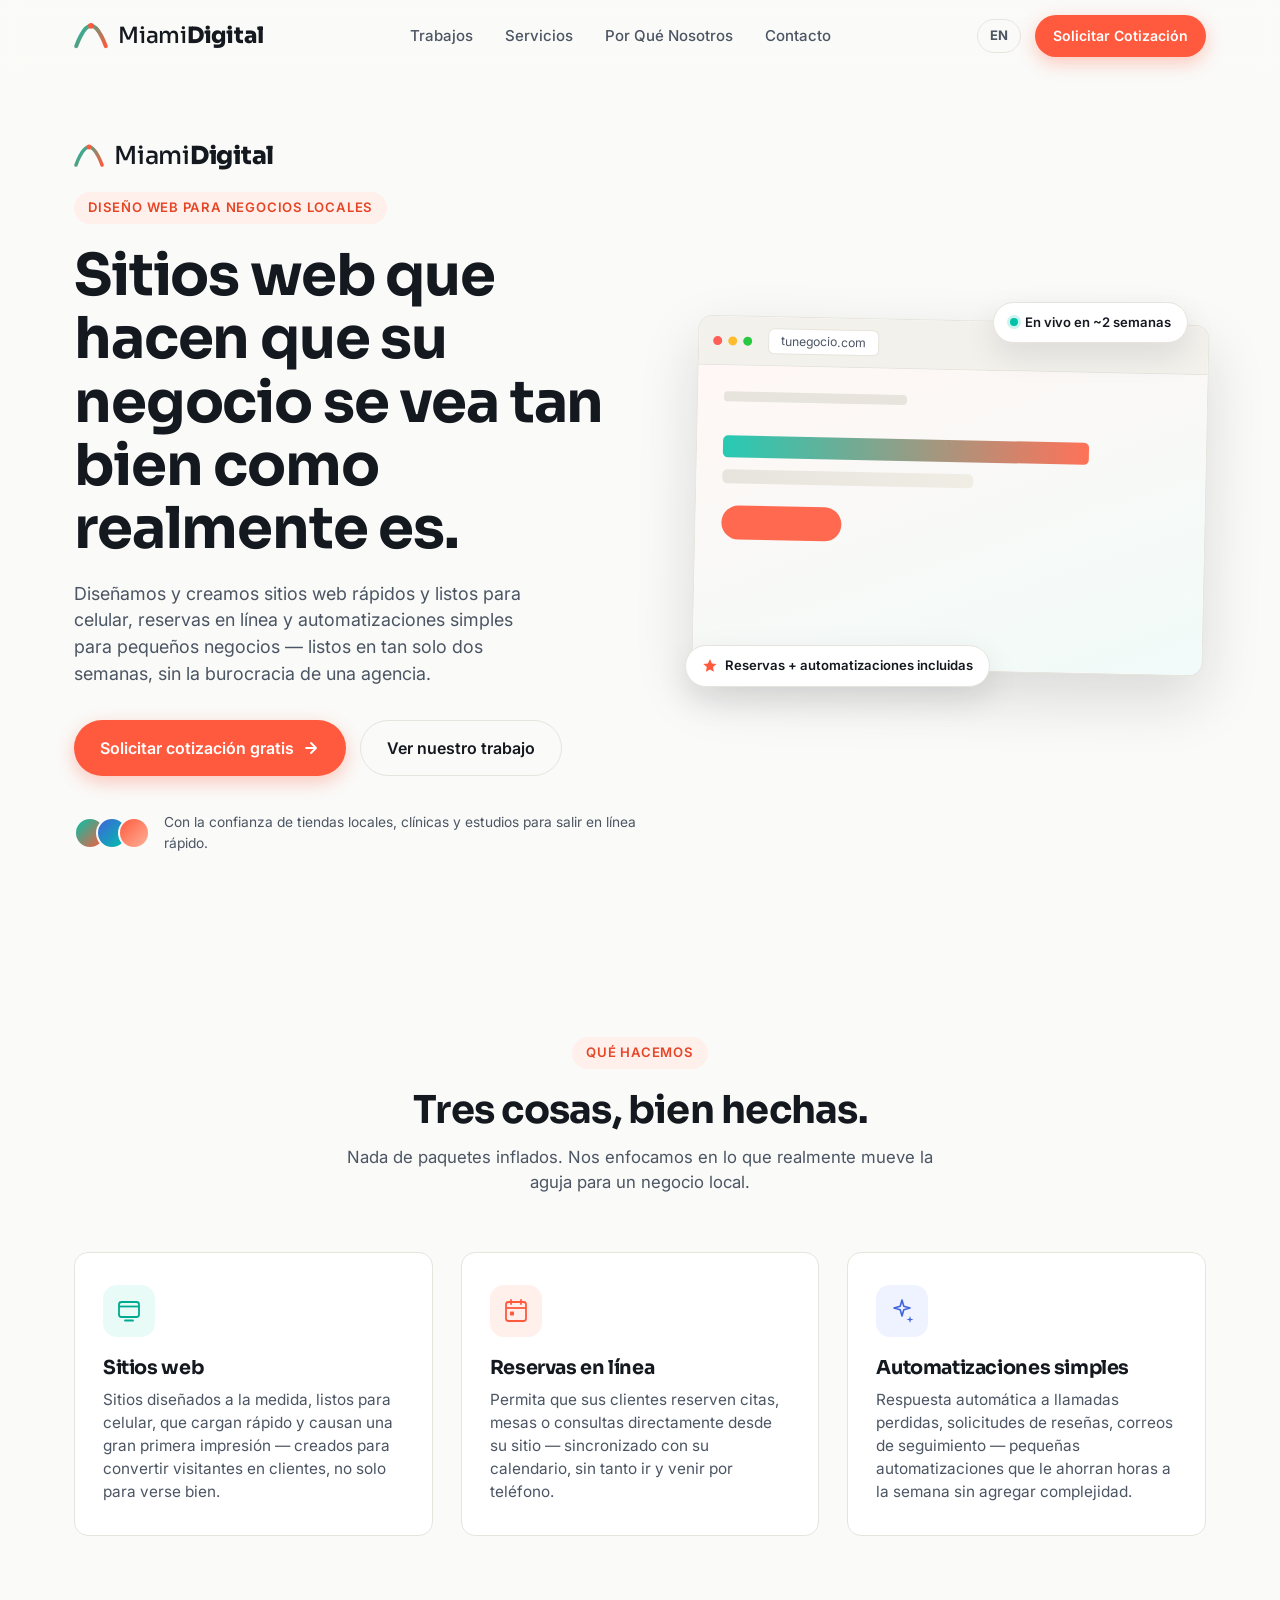
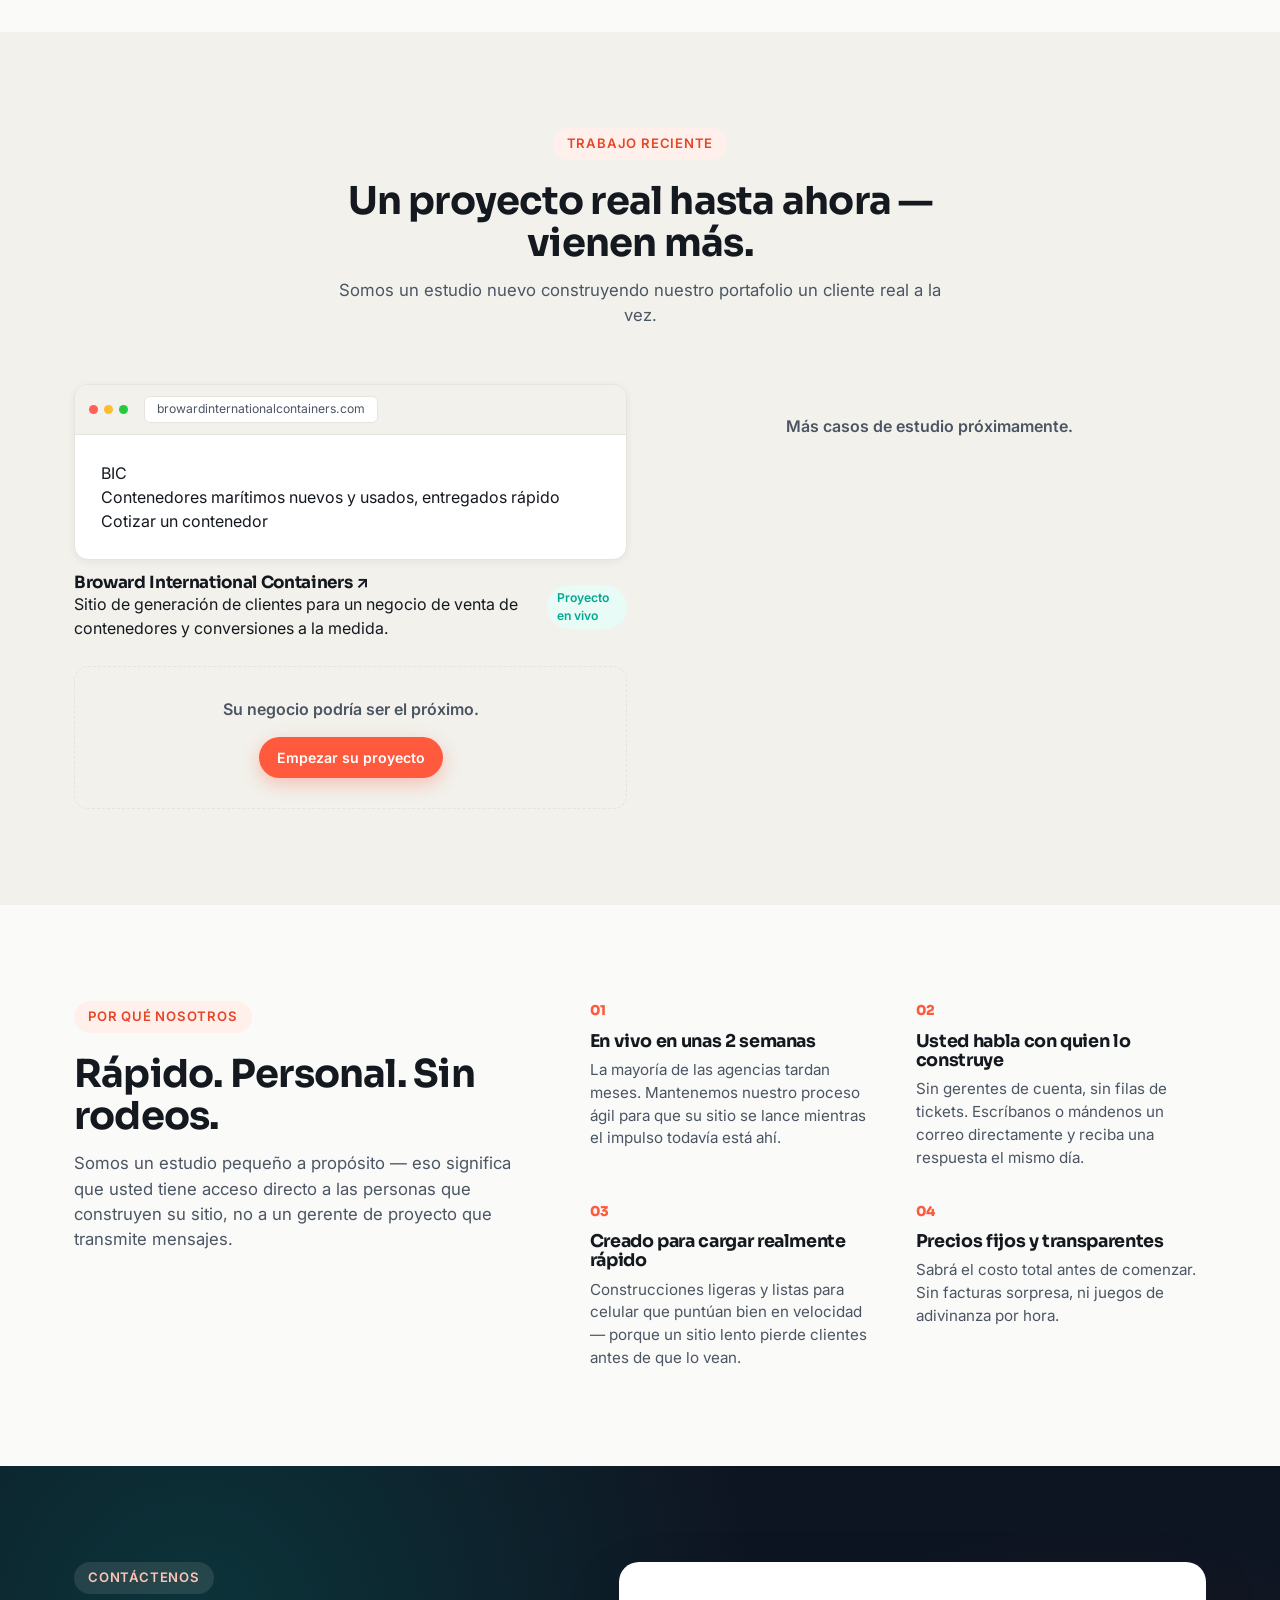
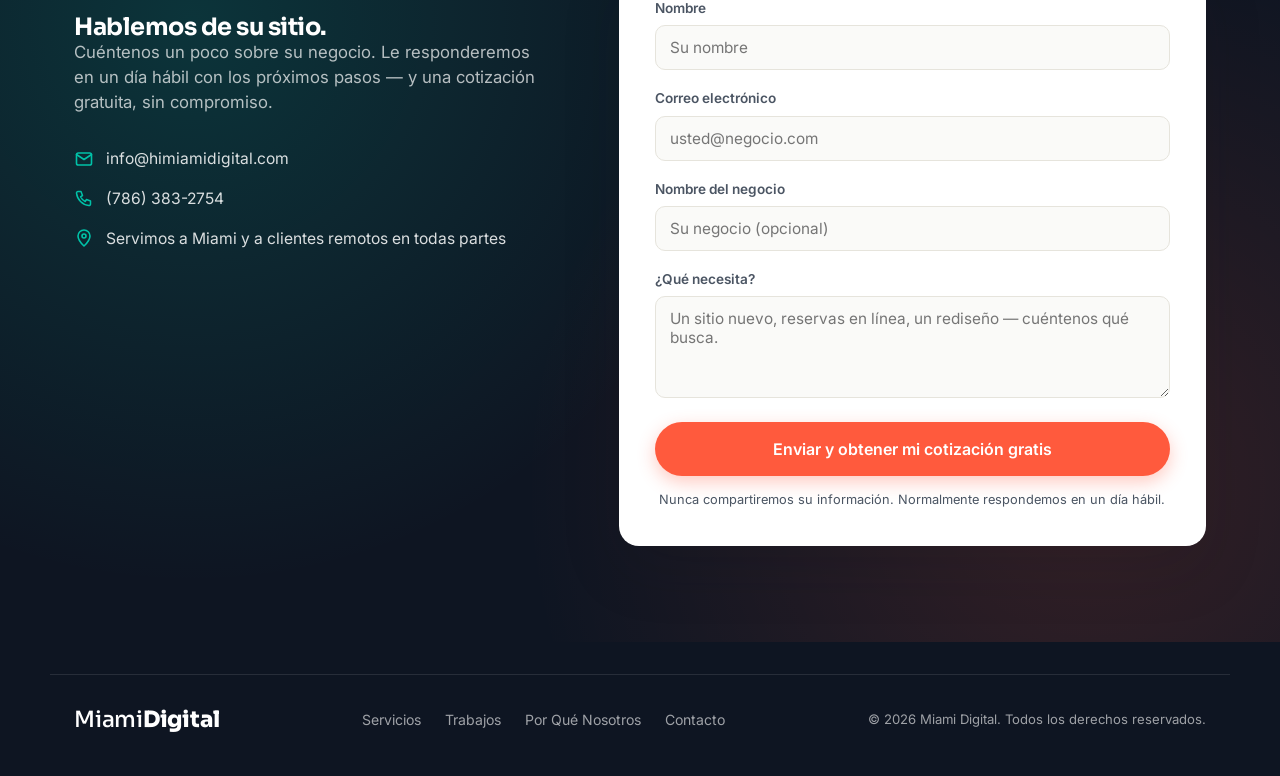
==== index.html @ c543f437 "Add files via upload" ====
<!DOCTYPE html>
<html lang="es">
<head>
<meta charset="UTF-8">
<meta name="viewport" content="width=device-width, initial-scale=1.0">
<title>Miami Digital — Sitios Web para Negocios Locales que Realmente Convierten</title>
<meta name="description" content="Miami Digital crea sitios web rápidos y profesionales, reservas en línea y automatizaciones simples para pequeños negocios locales. Solicite una cotización gratis en 24 horas.">
<link rel="icon" href="data:image/svg+xml,<svg xmlns=%22http://www.w3.org/2000/svg%22 viewBox=%220 0 100 100%22><text y=%22.9em%22 font-size=%2290%22>🌴</text></svg>">
<link rel="alternate" hreflang="en" href="https://himiamidigital.com/">
<link rel="alternate" hreflang="es" href="https://himiamidigital.com/es/">
<link rel="alternate" hreflang="x-default" href="https://himiamidigital.com/">
<link rel="preconnect" href="https://fonts.googleapis.com">
<link rel="preconnect" href="https://fonts.gstatic.com" crossorigin>
<link href="https://fonts.googleapis.com/css2?family=Sora:wght@400;600;700;800&family=Inter:wght@400;500;600;700&display=swap" rel="stylesheet">
<link rel="stylesheet" href="../css/styles.css">
</head>
<body>

<a class="skip-link" href="#main">Saltar al contenido</a>

<header class="site-header" id="site-header">
  <div class="wrap header-inner">
    <a href="#top" class="logo" aria-label="Inicio de Miami Digital">
      <span class="logo-mark" aria-hidden="true">
        <svg width="30" height="30" viewBox="0 0 30 30" fill="none" xmlns="http://www.w3.org/2000/svg">
          <path d="M2 24 C2 24 8 6 15 6 C22 6 28 24 28 24" stroke="url(#g1)" stroke-width="3.5" stroke-linecap="round"/>
          <circle cx="15" cy="6" r="2.5" fill="#FF5A3D"/>
          <defs>
            <linearGradient id="g1" x1="2" y1="6" x2="28" y2="24" gradientUnits="userSpaceOnUse">
              <stop stop-color="#00C2A8"/>
              <stop offset="1" stop-color="#FF5A3D"/>
            </linearGradient>
          </defs>
        </svg>
      </span>
      <span class="logo-text">Miami<strong>Digital</strong></span>
    </a>

    <nav class="main-nav" id="main-nav" aria-label="Principal">
      <a href="#work">Trabajos</a>
      <a href="#services">Servicios</a>
      <a href="#why">Por Qué Nosotros</a>
      <a href="#contact">Contacto</a>
    </nav>

    <div class="header-actions">
      <a href="../index.html" class="lang-switch" lang="en" hreflang="en">EN</a>
      <a href="#contact" class="btn btn-primary btn-small">Solicitar Cotización</a>
      <button class="nav-toggle" id="nav-toggle" aria-expanded="false" aria-controls="main-nav" aria-label="Abrir menú">
        <span></span><span></span><span></span>
      </button>
    </div>
  </div>
</header>

<main id="main">

  <!-- HERO -->
  <section class="hero" id="top">
    <div class="wrap hero-inner">
      <div class="hero-copy reveal">
        <div class="hero-brand">
          <svg width="30" height="30" viewBox="0 0 30 30" fill="none" xmlns="http://www.w3.org/2000/svg" aria-hidden="true">
            <path d="M2 24 C2 24 8 6 15 6 C22 6 28 24 28 24" stroke="url(#g2)" stroke-width="3.5" stroke-linecap="round"/>
            <circle cx="15" cy="6" r="2.5" fill="#FF5A3D"/>
            <defs>
              <linearGradient id="g2" x1="2" y1="6" x2="28" y2="24" gradientUnits="userSpaceOnUse">
                <stop stop-color="#00C2A8"/>
                <stop offset="1" stop-color="#FF5A3D"/>
              </linearGradient>
            </defs>
          </svg>
          <span class="hero-brand-text">Miami<strong>Digital</strong></span>
        </div>
        <p class="eyebrow">Diseño web para negocios locales</p>
        <h1>Sitios web que hacen que su negocio se vea tan bien como realmente es.</h1>
        <p class="hero-sub">Diseñamos y creamos sitios web rápidos y listos para celular, reservas en línea y automatizaciones simples para pequeños negocios — listos en tan solo dos semanas, sin la burocracia de una agencia.</p>
        <div class="hero-cta-row">
          <a href="#contact" class="btn btn-primary btn-large">
            Solicitar cotización gratis
            <svg width="18" height="18" viewBox="0 0 18 18" fill="none"><path d="M4 9h10M9 4l5 5-5 5" stroke="currentColor" stroke-width="1.8" stroke-linecap="round" stroke-linejoin="round"/></svg>
          </a>
          <a href="#work" class="btn btn-ghost btn-large">Ver nuestro trabajo</a>
        </div>
        <div class="hero-trust">
          <div class="trust-avatars" aria-hidden="true">
            <span></span><span></span><span></span>
          </div>
          <p>Con la confianza de tiendas locales, clínicas y estudios para salir en línea rápido.</p>
        </div>
      </div>

      <div class="hero-visual reveal" aria-hidden="true">
        <div class="browser-mock hero-browser">
          <div class="browser-bar">
            <span class="dot dot-r"></span><span class="dot dot-y"></span><span class="dot dot-g"></span>
            <span class="browser-url">tunegocio.com</span>
          </div>
          <div class="browser-body hero-browser-body">
            <div class="mock-nav"></div>
            <div class="mock-hero">
              <div class="mock-line mock-line-lg"></div>
              <div class="mock-line mock-line-md"></div>
              <div class="mock-btn"></div>
            </div>
          </div>
        </div>
        <div class="float-badge badge-top">
          <span class="badge-dot"></span> En vivo en ~2 semanas
        </div>
        <div class="float-badge badge-bottom">
          <svg width="16" height="16" viewBox="0 0 16 16" fill="none"><path d="M8 1l1.9 4.6L14.5 6l-3.5 3.1.9 4.7L8 11.6 3.9 13.8l.9-4.7L1.3 6l4.6-.4L8 1z" fill="#FF5A3D"/></svg>
          Reservas + automatizaciones incluidas
        </div>
      </div>
    </div>
  </section>

  <!-- WHAT WE DO -->
  <section class="section" id="services">
    <div class="wrap">
      <div class="section-head reveal">
        <p class="eyebrow">Qué hacemos</p>
        <h2>Tres cosas, bien hechas.</h2>
        <p class="section-sub">Nada de paquetes inflados. Nos enfocamos en lo que realmente mueve la aguja para un negocio local.</p>
      </div>

      <div class="services-grid">
        <article class="service-card reveal">
          <div class="service-icon" style="--icon-bg:#E9FBF7;--icon-fg:#00A98F">
            <svg width="26" height="26" viewBox="0 0 26 26" fill="none"><rect x="3" y="4" width="20" height="15" rx="2.5" stroke="currentColor" stroke-width="1.8"/><path d="M3 8.5h20" stroke="currentColor" stroke-width="1.8"/><path d="M9 22.5h8" stroke="currentColor" stroke-width="1.8" stroke-linecap="round"/></svg>
          </div>
          <h3>Sitios web</h3>
          <p>Sitios diseñados a la medida, listos para celular, que cargan rápido y causan una gran primera impresión — creados para convertir visitantes en clientes, no solo para verse bien.</p>
        </article>

        <article class="service-card reveal">
          <div class="service-icon" style="--icon-bg:#FFF0EC;--icon-fg:#FF5A3D">
            <svg width="26" height="26" viewBox="0 0 26 26" fill="none"><rect x="3" y="4" width="20" height="19" rx="2.5" stroke="currentColor" stroke-width="1.8"/><path d="M3 10h20" stroke="currentColor" stroke-width="1.8"/><path d="M8 2v4M18 2v4" stroke="currentColor" stroke-width="1.8" stroke-linecap="round"/><rect x="7" y="13.5" width="4" height="4" rx="0.8" fill="currentColor"/></svg>
          </div>
          <h3>Reservas en línea</h3>
          <p>Permita que sus clientes reserven citas, mesas o consultas directamente desde su sitio — sincronizado con su calendario, sin tanto ir y venir por teléfono.</p>
        </article>

        <article class="service-card reveal">
          <div class="service-icon" style="--icon-bg:#EEF3FF;--icon-fg:#3E63DD">
            <svg width="26" height="26" viewBox="0 0 26 26" fill="none"><path d="M13 2l1.8 6.2L21 10l-6.2 1.8L13 18l-1.8-6.2L5 10l6.2-1.8L13 2z" stroke="currentColor" stroke-width="1.6" stroke-linejoin="round"/><path d="M21 18l.8 2.7L24.5 21.5l-2.7.8L21 25l-.8-2.7-2.7-.8 2.7-.8L21 18z" fill="currentColor"/></svg>
          </div>
          <h3>Automatizaciones simples</h3>
          <p>Respuesta automática a llamadas perdidas, solicitudes de reseñas, correos de seguimiento — pequeñas automatizaciones que le ahorran horas a la semana sin agregar complejidad.</p>
        </article>
      </div>
    </div>
  </section>

  <!-- PORTFOLIO -->
  <section class="section section-alt" id="work">
    <div class="wrap">
      <div class="section-head reveal">
        <p class="eyebrow">Trabajo reciente</p>
        <h2>Un proyecto real hasta ahora — vienen más.</h2>
        <p class="section-sub">Somos un estudio nuevo construyendo nuestro portafolio un cliente real a la vez.</p>
      </div>

      <div class="portfolio-grid">
        <article class="portfolio-card portfolio-card-featured reveal">
          <a href="https://browardinternationalcontainers.com/" target="_blank" rel="noopener noreferrer" class="portfolio-link" aria-label="Ver Broward International Containers (se abre en una pestaña nueva)">
            <div class="browser-mock">
              <div class="browser-bar">
                <span class="dot dot-r"></span><span class="dot dot-y"></span><span class="dot dot-g"></span>
                <span class="browser-url">browardinternationalcontainers.com</span>
              </div>
              <div class="browser-body pf-broward">
                <div class="pf-broward-badge">BIC</div>
                <div class="pf-broward-headline">Contenedores marítimos nuevos y usados, entregados rápido</div>
                <div class="pf-broward-btn">Cotizar un contenedor</div>
              </div>
            </div>
            <div class="portfolio-meta">
              <div>
                <h3>Broward International Containers <span class="external-icon" aria-hidden="true">↗</span></h3>
                <p class="portfolio-desc">Sitio de generación de clientes para un negocio de venta de contenedores y conversiones a la medida.</p>
              </div>
              <span class="tag tag-live">Proyecto en vivo</span>
            </div>
          </a>
        </article>

        <article class="portfolio-card portfolio-card-soon reveal">
          <div class="pf-cta-inner">
            <p>Más casos de estudio próximamente.</p>
          </div>
        </article>

        <article class="portfolio-card portfolio-card-cta reveal">
          <div class="pf-cta-inner">
            <p>Su negocio podría ser el próximo.</p>
            <a href="#contact" class="btn btn-primary btn-small">Empezar su proyecto</a>
          </div>
        </article>
      </div>
    </div>
  </section>

  <!-- WHY US -->
  <section class="section" id="why">
    <div class="wrap why-inner">
      <div class="section-head align-left reveal">
        <p class="eyebrow">Por qué nosotros</p>
        <h2>Rápido. Personal. Sin rodeos.</h2>
        <p class="section-sub">Somos un estudio pequeño a propósito — eso significa que usted tiene acceso directo a las personas que construyen su sitio, no a un gerente de proyecto que transmite mensajes.</p>
      </div>

      <div class="why-grid">
        <div class="why-item reveal">
          <span class="why-num">01</span>
          <h3>En vivo en unas 2 semanas</h3>
          <p>La mayoría de las agencias tardan meses. Mantenemos nuestro proceso ágil para que su sitio se lance mientras el impulso todavía está ahí.</p>
        </div>
        <div class="why-item reveal">
          <span class="why-num">02</span>
          <h3>Usted habla con quien lo construye</h3>
          <p>Sin gerentes de cuenta, sin filas de tickets. Escríbanos o mándenos un correo directamente y reciba una respuesta el mismo día.</p>
        </div>
        <div class="why-item reveal">
          <span class="why-num">03</span>
          <h3>Creado para cargar realmente rápido</h3>
          <p>Construcciones ligeras y listas para celular que puntúan bien en velocidad — porque un sitio lento pierde clientes antes de que lo vean.</p>
        </div>
        <div class="why-item reveal">
          <span class="why-num">04</span>
          <h3>Precios fijos y transparentes</h3>
          <p>Sabrá el costo total antes de comenzar. Sin facturas sorpresa, ni juegos de adivinanza por hora.</p>
        </div>
      </div>
    </div>
  </section>

  <!-- CONTACT -->
  <section class="section section-contact" id="contact">
    <div class="wrap contact-inner">
      <div class="contact-copy reveal">
        <p class="eyebrow eyebrow-light">Contáctenos</p>
        <h2>Hablemos de su sitio.</h2>
        <p class="section-sub section-sub-light">Cuéntenos un poco sobre su negocio. Le responderemos en un día hábil con los próximos pasos — y una cotización gratuita, sin compromiso.</p>

        <ul class="contact-points">
          <li>
            <svg width="20" height="20" viewBox="0 0 20 20" fill="none"><path d="M2.5 5.5l7.5 5 7.5-5" stroke="currentColor" stroke-width="1.6" stroke-linecap="round" stroke-linejoin="round"/><rect x="2.5" y="4" width="15" height="12" rx="1.8" stroke="currentColor" stroke-width="1.6"/></svg>
            <a href="mailto:info@himiamidigital.com">info@himiamidigital.com</a>
          </li>
          <li>
            <svg width="20" height="20" viewBox="0 0 20 20" fill="none"><path d="M4 2.5h3l1.5 4-2 1.3a10 10 0 004.7 4.7l1.3-2 4 1.5v3a1.5 1.5 0 01-1.6 1.5A14 14 0 012.5 4.1 1.5 1.5 0 014 2.5z" stroke="currentColor" stroke-width="1.5" stroke-linejoin="round"/></svg>
            <span>(786) 383-2754</span>
          </li>
          <li>
            <svg width="20" height="20" viewBox="0 0 20 20" fill="none"><path d="M10 2a6 6 0 00-6 6c0 4.5 6 10 6 10s6-5.5 6-10a6 6 0 00-6-6z" stroke="currentColor" stroke-width="1.6" stroke-linejoin="round"/><circle cx="10" cy="8" r="2" stroke="currentColor" stroke-width="1.6"/></svg>
            <span>Servimos a Miami y a clientes remotos en todas partes</span>
          </li>
        </ul>
      </div>

      <form class="contact-form reveal" id="contact-form" novalidate action="https://formspree.io/f/meeybvaw" method="POST">
        <input type="hidden" name="_subject" value="Nueva solicitud de cotización — Sitio de Miami Digital (Español)">
        <div class="form-row">
          <label for="name">Nombre</label>
          <input type="text" id="name" name="name" placeholder="Su nombre" required>
        </div>
        <div class="form-row">
          <label for="email">Correo electrónico</label>
          <input type="email" id="email" name="email" placeholder="usted@negocio.com" required>
        </div>
        <div class="form-row">
          <label for="business">Nombre del negocio</label>
          <input type="text" id="business" name="business" placeholder="Su negocio (opcional)">
        </div>
        <div class="form-row">
          <label for="message">¿Qué necesita?</label>
          <textarea id="message" name="message" rows="4" placeholder="Un sitio nuevo, reservas en línea, un rediseño — cuéntenos qué busca." required></textarea>
        </div>
        <button type="submit" class="btn btn-primary btn-large btn-full" id="form-submit-btn">
          Enviar y obtener mi cotización gratis
        </button>
        <p class="form-note">Nunca compartiremos su información. Normalmente respondemos en un día hábil.</p>
        <p class="form-error" id="form-error" hidden>Algo salió mal al enviar su mensaje — intente de nuevo, o escríbanos directamente.</p>

        <div class="form-success" id="form-success" hidden>
          <svg width="40" height="40" viewBox="0 0 40 40" fill="none"><circle cx="20" cy="20" r="19" stroke="#00C2A8" stroke-width="2"/><path d="M12 20.5l5.5 5.5L28 14" stroke="#00C2A8" stroke-width="2.5" stroke-linecap="round" stroke-linejoin="round"/></svg>
          <h3>¡Gracias, lo recibimos!</h3>
          <p>Nos pondremos en contacto dentro de un día hábil.</p>
        </div>
      </form>
    </div>
  </section>

</main>

<footer class="site-footer">
  <div class="wrap footer-inner">
    <a href="#top" class="logo footer-logo">
      <span class="logo-text">Miami<strong>Digital</strong></span>
    </a>
    <nav class="footer-nav" aria-label="Pie de página">
      <a href="#services">Servicios</a>
      <a href="#work">Trabajos</a>
      <a href="#why">Por Qué Nosotros</a>
      <a href="#contact">Contacto</a>
    </nav>
    <p class="footer-copy">&copy; 2026 Miami Digital. Todos los derechos reservados.</p>
  </div>
</footer>

<button class="back-to-top" id="back-to-top" aria-label="Volver arriba">
  <svg width="18" height="18" viewBox="0 0 18 18" fill="none"><path d="M9 14V4M9 4l-5 5M9 4l5 5" stroke="currentColor" stroke-width="1.8" stroke-linecap="round" stroke-linejoin="round"/></svg>
</button>

<script src="../js/script.js"></script>
</body>
</html>
---- css/styles.css ----
/* ---------- Reset & base ---------- */
* { box-sizing: border-box; margin: 0; padding: 0; }

:root {
  --ink: #14181f;
  --ink-soft: #4b5563;
  --bg: #FAFAF8;
  --bg-alt: #F2F1EC;
  --white: #ffffff;
  --teal: #00A98F;
  --teal-bright: #00C2A8;
  --coral: #FF5A3D;
  --coral-dark: #E64526;
  --border: #E6E4DC;
  --navy: #0E1522;
  --radius-lg: 20px;
  --radius-md: 14px;
  --radius-sm: 10px;
  --shadow-sm: 0 2px 8px rgba(20,24,31,0.06);
  --shadow-md: 0 12px 32px rgba(20,24,31,0.10);
  --shadow-lg: 0 24px 60px rgba(20,24,31,0.14);
  --ease: cubic-bezier(.22,1,.36,1);
}

html { scroll-behavior: smooth; }

@media (prefers-reduced-motion: reduce) {
  html { scroll-behavior: auto; }
  *, *::before, *::after { animation-duration: 0.001ms !important; transition-duration: 0.001ms !important; }
}

body {
  font-family: 'Inter', -apple-system, BlinkMacSystemFont, sans-serif;
  color: var(--ink);
  background: var(--bg);
  line-height: 1.5;
  -webkit-font-smoothing: antialiased;
  overflow-x: hidden;
}

h1, h2, h3 {
  font-family: 'Sora', 'Inter', sans-serif;
  font-weight: 700;
  line-height: 1.1;
  letter-spacing: -0.02em;
}

a { color: inherit; text-decoration: none; }
ul { list-style: none; }
img { max-width: 100%; display: block; }
button { font: inherit; cursor: pointer; }

.wrap {
  width: 100%;
  max-width: 1180px;
  margin: 0 auto;
  padding: 0 24px;
}

.skip-link {
  position: absolute;
  left: -999px;
  top: 0;
  background: var(--ink);
  color: #fff;
  padding: 12px 18px;
  border-radius: 0 0 8px 0;
  z-index: 1000;
}
.skip-link:focus { left: 0; }

/* ---------- Reveal on scroll ---------- */
.reveal {
  opacity: 0;
  transform: translateY(18px);
  transition: opacity 0.7s var(--ease), transform 0.7s var(--ease);
}
.reveal.in-view { opacity: 1; transform: translateY(0); }

/* ---------- Buttons ---------- */
.btn {
  display: inline-flex;
  align-items: center;
  justify-content: center;
  gap: 8px;
  border: none;
  border-radius: 999px;
  font-weight: 600;
  cursor: pointer;
  transition: transform 0.25s var(--ease), box-shadow 0.25s var(--ease), background-color 0.25s var(--ease);
  white-space: nowrap;
}
.btn svg { transition: transform 0.25s var(--ease); }
.btn:hover svg { transform: translateX(3px); }

.btn-primary {
  background: var(--coral);
  color: #fff;
  box-shadow: 0 6px 18px rgba(255,90,61,0.32);
}
.btn-primary:hover {
  background: var(--coral-dark);
  transform: translateY(-2px);
  box-shadow: 0 10px 24px rgba(255,90,61,0.4);
}
.btn-primary:active { transform: translateY(0); }

.btn-ghost {
  background: transparent;
  color: var(--ink);
  border: 1.5px solid var(--border);
}
.btn-ghost:hover {
  border-color: var(--ink);
  transform: translateY(-2px);
}

.btn-large { padding: 15px 26px; font-size: 1rem; }
.btn-small { padding: 10px 18px; font-size: 0.88rem; }
.btn-full { width: 100%; }

/* ---------- Header ---------- */
.site-header {
  position: sticky;
  top: 0;
  z-index: 100;
  background: rgba(250,250,248,0.82);
  backdrop-filter: blur(10px);
  -webkit-backdrop-filter: blur(10px);
  border-bottom: 1px solid transparent;
  transition: border-color 0.3s var(--ease), box-shadow 0.3s var(--ease);
}
.site-header.scrolled {
  border-bottom-color: var(--border);
  box-shadow: var(--shadow-sm);
}

.header-inner {
  display: flex;
  align-items: center;
  justify-content: space-between;
  height: 72px;
}

.logo { display: flex; align-items: center; gap: 10px; }
.logo-mark { display: flex; }
.logo-mark svg { width: 34px; height: 34px; }
.logo-text {
  font-family: 'Sora', sans-serif;
  font-weight: 500;
  font-size: 1.4rem;
  letter-spacing: -0.01em;
}
.logo-text strong { font-weight: 800; }

.main-nav { display: flex; align-items: center; gap: 32px; }
.main-nav a {
  font-size: 0.94rem;
  font-weight: 500;
  color: var(--ink-soft);
  position: relative;
  padding: 4px 0;
  transition: color 0.2s ease;
}
.main-nav a::after {
  content: '';
  position: absolute;
  left: 0; bottom: -2px;
  width: 0; height: 2px;
  background: var(--coral);
  transition: width 0.25s var(--ease);
}
.main-nav a:hover { color: var(--ink); }
.main-nav a:hover::after { width: 100%; }

.header-actions { display: flex; align-items: center; gap: 14px; }

.lang-switch {
  font-size: 0.82rem;
  font-weight: 700;
  color: var(--ink-soft);
  border: 1.5px solid var(--border);
  border-radius: 999px;
  padding: 6px 12px;
  transition: border-color 0.2s ease, color 0.2s ease;
}
.lang-switch:hover { border-color: var(--ink); color: var(--ink); }

.nav-toggle {
  display: none;
  flex-direction: column;
  justify-content: center;
  gap: 5px;
  width: 40px;
  height: 40px;
  background: none;
  border: none;
}
.nav-toggle span {
  display: block;
  width: 20px;
  height: 2px;
  background: var(--ink);
  margin: 0 auto;
  transition: transform 0.3s var(--ease), opacity 0.3s var(--ease);
}
.nav-toggle[aria-expanded="true"] span:nth-child(1) { transform: translateY(7px) rotate(45deg); }
.nav-toggle[aria-expanded="true"] span:nth-child(2) { opacity: 0; }
.nav-toggle[aria-expanded="true"] span:nth-child(3) { transform: translateY(-7px) rotate(-45deg); }

/* ---------- Hero ---------- */
.hero { padding: 64px 0 88px; }
.hero-inner {
  display: grid;
  grid-template-columns: 1.05fr 0.95fr;
  gap: 56px;
  align-items: center;
}

.hero-brand {
  display: flex;
  align-items: center;
  gap: 10px;
  margin-bottom: 18px;
}
.hero-brand-text {
  font-family: 'Sora', sans-serif;
  font-weight: 500;
  font-size: 1.55rem;
  letter-spacing: -0.01em;
  color: var(--ink);
}
.hero-brand-text strong { font-weight: 800; }

.eyebrow {
  display: inline-block;
  font-size: 0.82rem;
  font-weight: 600;
  letter-spacing: 0.06em;
  text-transform: uppercase;
  color: var(--coral-dark);
  background: #FFF0EC;
  padding: 6px 14px;
  border-radius: 999px;
  margin-bottom: 20px;
}
.eyebrow-light { background: rgba(255,255,255,0.1); color: #FFC4B4; }

.hero h1 {
  font-size: clamp(2.3rem, 4.6vw, 3.6rem);
  margin-bottom: 20px;
}

.hero-sub {
  font-size: 1.12rem;
  color: var(--ink-soft);
  max-width: 480px;
  margin-bottom: 32px;
}

.hero-cta-row { display: flex; gap: 14px; flex-wrap: wrap; margin-bottom: 36px; }

.hero-trust { display: flex; align-items: center; gap: 14px; }
.trust-avatars { display: flex; }
.trust-avatars span {
  width: 32px; height: 32px;
  border-radius: 50%;
  border: 2.5px solid var(--bg);
  margin-left: -10px;
  background: linear-gradient(135deg, var(--teal-bright), var(--coral));
}
.trust-avatars span:first-child { margin-left: 0; }
.trust-avatars span:nth-child(2) { background: linear-gradient(135deg, #3E63DD, var(--teal-bright)); }
.trust-avatars span:nth-child(3) { background: linear-gradient(135deg, var(--coral), #FFB199); }
.hero-trust p { font-size: 0.86rem; color: var(--ink-soft); }

/* Hero visual / browser mock */
.hero-visual { position: relative; }
.browser-mock {
  background: var(--white);
  border-radius: var(--radius-md);
  border: 1px solid var(--border);
  box-shadow: var(--shadow-lg);
  overflow: hidden;
}
.hero-browser {
  transform: rotate(1.2deg);
  transition: transform 0.5s var(--ease);
}
.hero-visual:hover .hero-browser { transform: rotate(0deg) scale(1.01); }

.browser-bar {
  display: flex;
  align-items: center;
  gap: 6px;
  padding: 11px 14px;
  background: var(--bg-alt);
  border-bottom: 1px solid var(--border);
}
.dot { width: 9px; height: 9px; border-radius: 50%; display: inline-block; }
.dot-r { background: #FF5F57; }
.dot-y { background: #FEBC2E; }
.dot-g { background: #28C840; }
.browser-url {
  margin-left: 10px;
  font-size: 0.76rem;
  color: var(--ink-soft);
  background: var(--white);
  padding: 3px 12px;
  border-radius: 6px;
  border: 1px solid var(--border);
}

.browser-body { padding: 26px; }
.hero-browser-body { background: linear-gradient(160deg, #FFF7F5 0%, #F1FBF9 100%); min-height: 300px; }

.mock-nav {
  height: 10px;
  width: 40%;
  background: var(--border);
  border-radius: 4px;
  margin-bottom: 34px;
}
.mock-hero { display: flex; flex-direction: column; gap: 12px; }
.mock-line { height: 14px; border-radius: 5px; background: linear-gradient(90deg, var(--border), #EFEDE4); }
.mock-line-lg { width: 80%; height: 22px; background: linear-gradient(90deg, var(--teal-bright), var(--coral)); opacity: 0.85; }
.mock-line-md { width: 55%; }
.mock-line-sm { width: 45%; }
.mock-btn {
  margin-top: 10px;
  width: 120px;
  height: 34px;
  border-radius: 999px;
  background: var(--coral);
  opacity: 0.9;
}

.float-badge {
  position: absolute;
  display: flex;
  align-items: center;
  gap: 7px;
  background: var(--white);
  border: 1px solid var(--border);
  box-shadow: var(--shadow-md);
  padding: 10px 16px;
  border-radius: 999px;
  font-size: 0.82rem;
  font-weight: 600;
  animation: float 4.5s ease-in-out infinite;
}
.badge-top { top: -18px; right: 18px; animation-delay: 0.2s; }
.badge-bottom { bottom: -16px; left: -10px; animation-delay: 1s; }
.badge-dot {
  width: 8px; height: 8px; border-radius: 50%;
  background: var(--teal-bright);
  box-shadow: 0 0 0 3px rgba(0,194,168,0.2);
}

@keyframes float {
  0%, 100% { transform: translateY(0); }
  50% { transform: translateY(-8px); }
}

/* ---------- Sections ---------- */
.section { padding: 96px 0; }
.section-alt { background: var(--bg-alt); }

.section-head { max-width: 620px; margin: 0 auto 56px; text-align: center; }
.section-head.align-left { margin-left: 0; text-align: left; }
.section-head h2 { font-size: clamp(1.7rem, 3.2vw, 2.4rem); margin-bottom: 14px; }
.section-sub { color: var(--ink-soft); font-size: 1.05rem; }
.section-sub-light { color: rgba(255,255,255,0.7); }

/* Services */
.services-grid {
  display: grid;
  grid-template-columns: repeat(3, 1fr);
  gap: 28px;
}
.service-card {
  background: var(--white);
  border: 1px solid var(--border);
  border-radius: var(--radius-md);
  padding: 32px 28px;
  transition: transform 0.3s var(--ease), box-shadow 0.3s var(--ease), border-color 0.3s var(--ease);
}
.service-card:hover {
  transform: translateY(-6px);
  box-shadow: var(--shadow-md);
  border-color: transparent;
}
.service-icon {
  width: 52px; height: 52px;
  border-radius: 14px;
  background: var(--icon-bg);
  color: var(--icon-fg);
  display: flex; align-items: center; justify-content: center;
  margin-bottom: 20px;
}
.service-card h3 { font-size: 1.2rem; margin-bottom: 10px; }
.service-card p { color: var(--ink-soft); font-size: 0.96rem; }

/* Portfolio */
.portfolio-grid {
  display: grid;
  grid-template-columns: repeat(2, 1fr);
  gap: 26px;
}
.portfolio-card {
  transition: transform 0.3s var(--ease);
}
.portfolio-card:hover { transform: translateY(-5px); }
.portfolio-card .browser-mock { box-shadow: var(--shadow-sm); transition: box-shadow 0.3s var(--ease); }
.portfolio-card:hover .browser-mock { box-shadow: var(--shadow-md); }

.pf-nails { background: linear-gradient(160deg, #FFF4E8, #FFE3D6); min-height: 170px; padding: 22px; }
.pf-beauty { background: linear-gradient(160deg, #EAF6F4, #DFF3EE); min-height: 170px; padding: 22px; }
.pf-brows { background: linear-gradient(160deg, #EEF1FF, #E4E9FF); min-height: 170px; padding: 22px; }

.portfolio-meta {
  display: flex;
  align-items: center;
  justify-content: space-between;
  margin-top: 14px;
}
.portfolio-meta h3 { font-size: 1.05rem; }
.tag {
  font-size: 0.76rem;
  font-weight: 600;
  color: var(--teal);
  background: #E9FBF7;
  padding: 4px 10px;
  border-radius: 999px;
}

.portfolio-card-cta {
  border: 1.5px dashed var(--border);
  border-radius: var(--radius-md);
  display: flex;
  align-items: center;
  justify-content: center;
  min-height: 100%;
}
.pf-cta-inner { text-align: center; padding: 30px; }
.pf-cta-inner p { font-weight: 600; margin-bottom: 16px; color: var(--ink-soft); }

/* Why us */
.why-inner {
  display: grid;
  grid-template-columns: 0.85fr 1.15fr;
  gap: 60px;
  align-items: start;
}
.why-grid {
  display: grid;
  grid-template-columns: repeat(2, 1fr);
  gap: 32px 36px;
}
.why-num {
  display: block;
  font-family: 'Sora', sans-serif;
  font-weight: 800;
  font-size: 0.85rem;
  color: var(--coral);
  margin-bottom: 10px;
  letter-spacing: 0.04em;
}
.why-item h3 { font-size: 1.1rem; margin-bottom: 8px; }
.why-item p { color: var(--ink-soft); font-size: 0.95rem; }

/* ---------- Contact ---------- */
.section-contact {
  background: var(--navy);
  color: #fff;
  position: relative;
  overflow: hidden;
}
.section-contact::before {
  content: '';
  position: absolute;
  inset: 0;
  background:
    radial-gradient(circle at 15% 20%, rgba(0,194,168,0.18), transparent 45%),
    radial-gradient(circle at 85% 80%, rgba(255,90,61,0.16), transparent 45%);
  pointer-events: none;
}
.contact-inner {
  position: relative;
  display: grid;
  grid-template-columns: 0.9fr 1.1fr;
  gap: 64px;
  align-items: start;
}
.contact-copy h2 { color: #fff; }
.contact-points { margin-top: 32px; display: flex; flex-direction: column; gap: 16px; }
.contact-points li {
  display: flex; align-items: center; gap: 12px;
  font-size: 0.98rem;
  color: rgba(255,255,255,0.85);
}
.contact-points svg { color: var(--teal-bright); flex-shrink: 0; }
.contact-points a { transition: color 0.2s ease; }
.contact-points a:hover { color: var(--teal-bright); }

.contact-form {
  background: #fff;
  color: var(--ink);
  border-radius: var(--radius-lg);
  padding: 36px;
  box-shadow: var(--shadow-lg);
  position: relative;
}
.form-row { margin-bottom: 18px; }
.form-row label {
  display: block;
  font-size: 0.85rem;
  font-weight: 600;
  margin-bottom: 7px;
  color: var(--ink-soft);
}
.form-row input, .form-row textarea {
  width: 100%;
  padding: 12px 14px;
  border: 1.5px solid var(--border);
  border-radius: var(--radius-sm);
  font-family: inherit;
  font-size: 0.96rem;
  color: var(--ink);
  background: var(--bg);
  transition: border-color 0.2s ease, box-shadow 0.2s ease;
  resize: vertical;
}
.form-row input:focus, .form-row textarea:focus {
  outline: none;
  border-color: var(--teal-bright);
  box-shadow: 0 0 0 3px rgba(0,194,168,0.15);
}
.form-note {
  text-align: center;
  font-size: 0.8rem;
  color: var(--ink-soft);
  margin-top: 14px;
}

.form-error {
  text-align: center;
  font-size: 0.85rem;
  font-weight: 600;
  color: var(--coral-dark);
  background: #FFF0EC;
  padding: 10px 14px;
  border-radius: var(--radius-sm);
  margin-top: 14px;
}

.form-success[hidden] {
  display: none;
}

.form-success {
  position: absolute;
  inset: 0;
  background: #fff;
  border-radius: var(--radius-lg);
  display: flex;
  flex-direction: column;
  align-items: center;
  justify-content: center;
  text-align: center;
  gap: 6px;
  padding: 30px;
  animation: pop 0.4s var(--ease);
}
.form-success h3 { font-size: 1.3rem; margin-top: 8px; }
.form-success p { color: var(--ink-soft); }

@keyframes pop {
  from { opacity: 0; transform: scale(0.95); }
  to { opacity: 1; transform: scale(1); }
}

/* ---------- Footer ---------- */
.site-footer { background: var(--navy); color: rgba(255,255,255,0.6); padding: 32px 0 40px; }
.footer-inner {
  display: flex;
  align-items: center;
  justify-content: space-between;
  flex-wrap: wrap;
  gap: 16px;
  padding-top: 28px;
  border-top: 1px solid rgba(255,255,255,0.1);
}
.footer-logo .logo-text { color: #fff; }
.footer-nav { display: flex; gap: 24px; flex-wrap: wrap; }
.footer-nav a { font-size: 0.88rem; transition: color 0.2s ease; }
.footer-nav a:hover { color: #fff; }
.footer-copy { font-size: 0.82rem; width: 100%; text-align: center; order: 3; }

@media (min-width: 640px) {
  .footer-copy { width: auto; order: 0; }
}

/* ---------- Back to top ---------- */
.back-to-top {
  position: fixed;
  bottom: 24px;
  right: 24px;
  width: 46px; height: 46px;
  border-radius: 50%;
  background: var(--ink);
  color: #fff;
  border: none;
  display: flex; align-items: center; justify-content: center;
  box-shadow: var(--shadow-md);
  opacity: 0;
  visibility: hidden;
  transform: translateY(10px);
  transition: opacity 0.3s ease, transform 0.3s ease, background 0.2s ease, visibility 0.3s;
  z-index: 90;
}
.back-to-top.visible { opacity: 1; visibility: visible; transform: translateY(0); }
.back-to-top:hover { background: var(--coral); }

/* ---------- Responsive ---------- */
@media (max-width: 980px) {
  .hero-inner { grid-template-columns: 1fr; }
  .hero-visual { order: -1; max-width: 480px; margin: 0 auto; }
  .why-inner { grid-template-columns: 1fr; gap: 40px; }
  .contact-inner { grid-template-columns: 1fr; gap: 44px; }
  .services-grid { grid-template-columns: 1fr 1fr; }
}

@media (max-width: 760px) {
  .main-nav {
    position: absolute;
    top: 72px; left: 0; right: 0;
    background: var(--bg);
    border-bottom: 1px solid var(--border);
    flex-direction: column;
    align-items: flex-start;
    gap: 0;
    padding: 8px 24px 20px;
    box-shadow: var(--shadow-md);
    transform: translateY(-8px);
    opacity: 0;
    visibility: hidden;
    transition: opacity 0.25s var(--ease), transform 0.25s var(--ease), visibility 0.25s;
  }
  .main-nav.open { transform: translateY(0); opacity: 1; visibility: visible; }
  .main-nav a { padding: 12px 0; width: 100%; border-bottom: 1px solid var(--border); }
  .main-nav a:last-child { border-bottom: none; }
  .nav-toggle { display: flex; }
  .header-actions .btn-small { display: none; }

  .services-grid { grid-template-columns: 1fr; }
  .portfolio-grid { grid-template-columns: 1fr; }
  .why-grid { grid-template-columns: 1fr; }
  .section { padding: 72px 0; }
  .hero { padding: 40px 0 64px; }
  .contact-form { padding: 26px; }
  .float-badge { font-size: 0.72rem; padding: 8px 12px; }
  .badge-top { top: -14px; right: 8px; }
  .badge-bottom { bottom: -14px; left: -6px; }
}

@media (max-width: 420px) {
  .hero-cta-row { flex-direction: column; align-items: stretch; }
  .hero-cta-row .btn { width: 100%; }
}
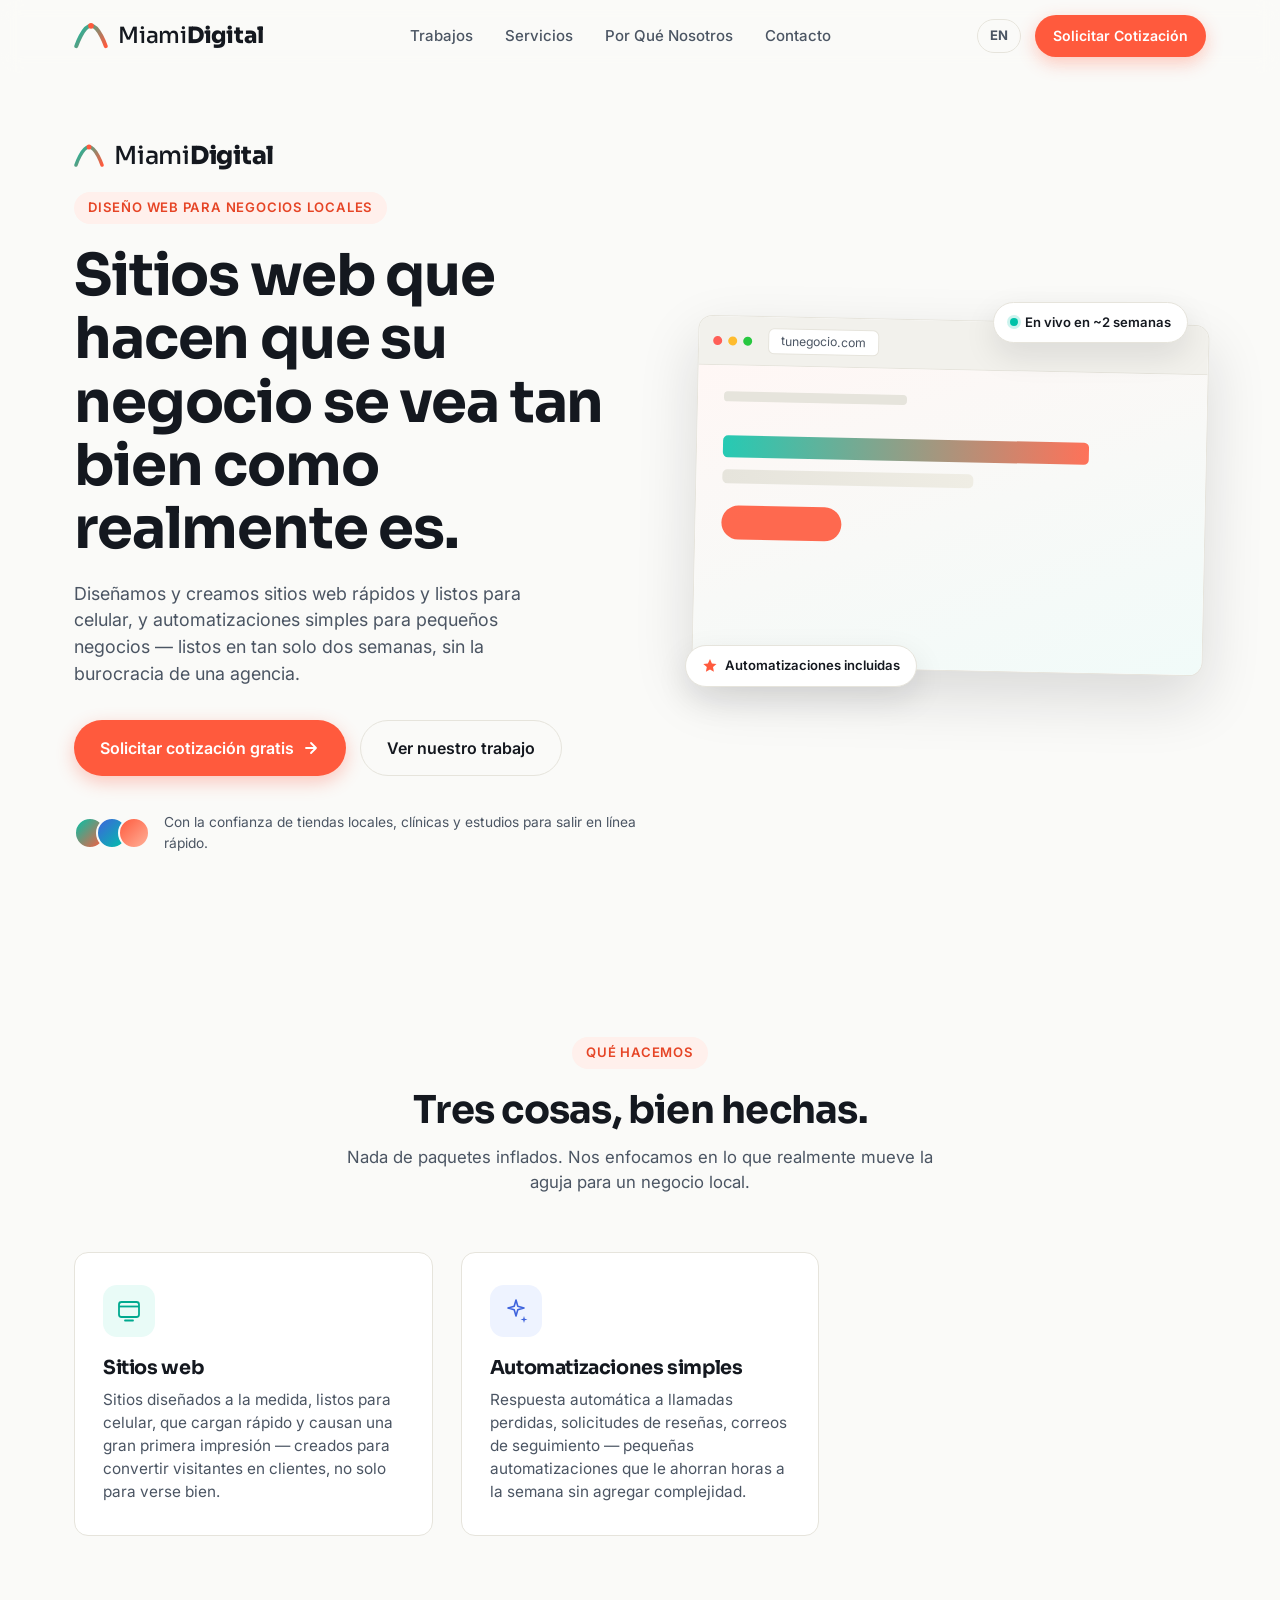
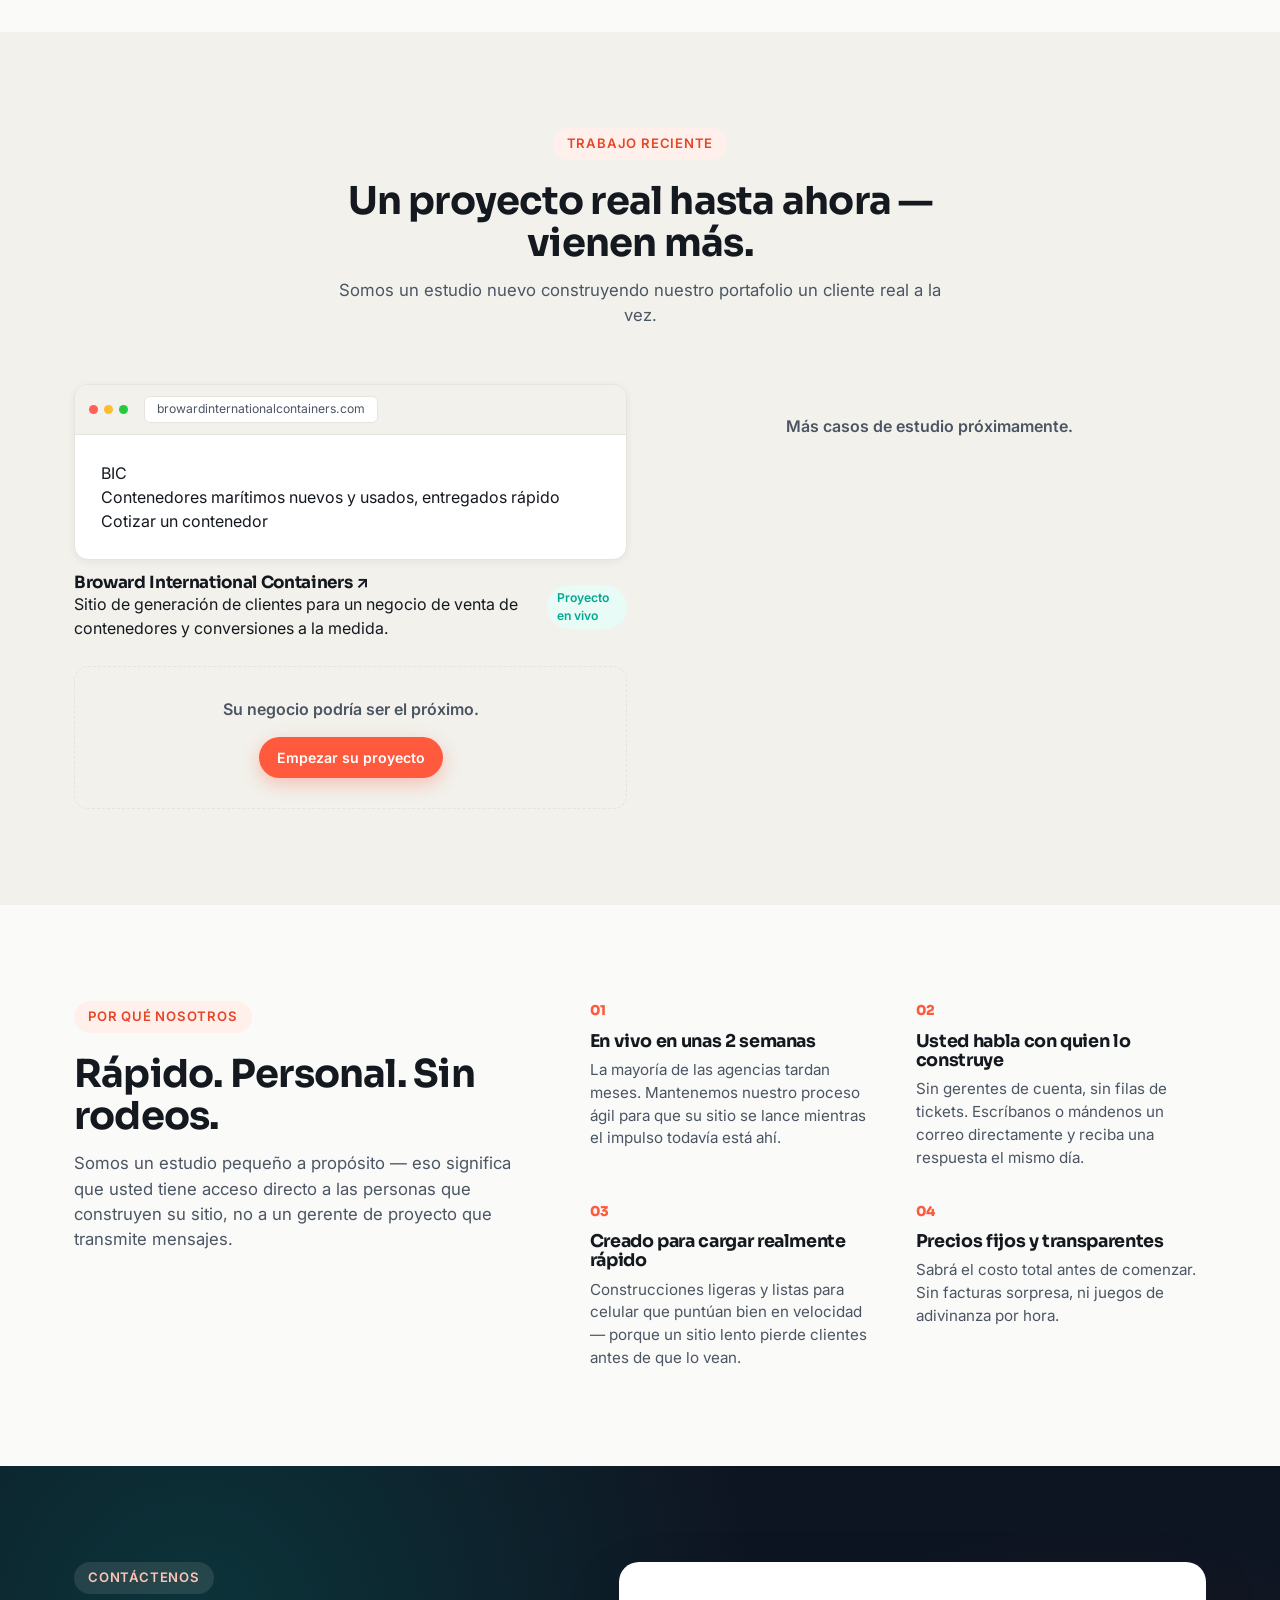
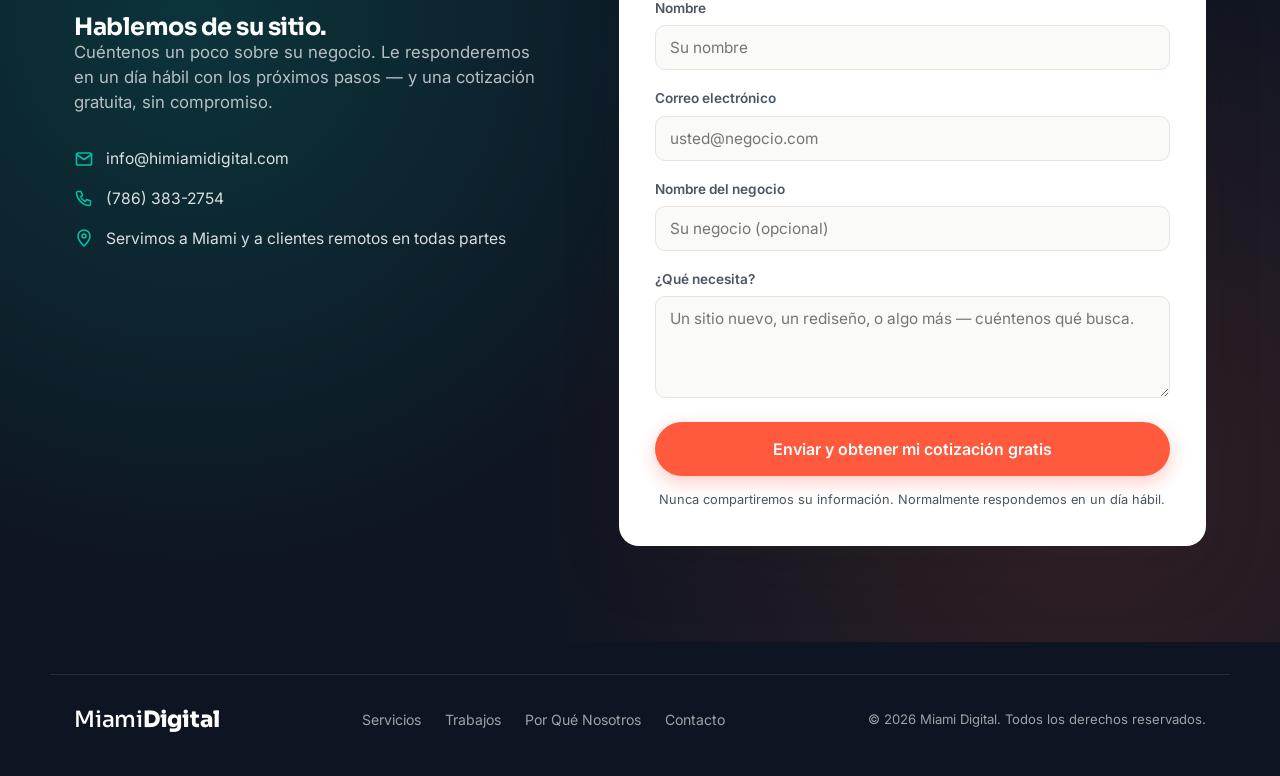
==== commit f09873ca: "Add files via upload" ====
--- a/index.html
+++ b/index.html
@@ -4,7 +4,7 @@
 <meta charset="UTF-8">
 <meta name="viewport" content="width=device-width, initial-scale=1.0">
 <title>Miami Digital — Sitios Web para Negocios Locales que Realmente Convierten</title>
-<meta name="description" content="Miami Digital crea sitios web rápidos y profesionales, reservas en línea y automatizaciones simples para pequeños negocios locales. Solicite una cotización gratis en 24 horas.">
+<meta name="description" content="Miami Digital crea sitios web rápidos y profesionales y automatizaciones simples para pequeños negocios locales. Solicite una cotización gratis en 24 horas.">
 <link rel="icon" href="data:image/svg+xml,<svg xmlns=%22http://www.w3.org/2000/svg%22 viewBox=%220 0 100 100%22><text y=%22.9em%22 font-size=%2290%22>🌴</text></svg>">
 <link rel="alternate" hreflang="en" href="https://himiamidigital.com/">
 <link rel="alternate" hreflang="es" href="https://himiamidigital.com/es/">
@@ -74,7 +74,7 @@
         </div>
         <p class="eyebrow">Diseño web para negocios locales</p>
         <h1>Sitios web que hacen que su negocio se vea tan bien como realmente es.</h1>
-        <p class="hero-sub">Diseñamos y creamos sitios web rápidos y listos para celular, reservas en línea y automatizaciones simples para pequeños negocios — listos en tan solo dos semanas, sin la burocracia de una agencia.</p>
+        <p class="hero-sub">Diseñamos y creamos sitios web rápidos y listos para celular, y automatizaciones simples para pequeños negocios — listos en tan solo dos semanas, sin la burocracia de una agencia.</p>
         <div class="hero-cta-row">
           <a href="#contact" class="btn btn-primary btn-large">
             Solicitar cotización gratis
@@ -110,7 +110,7 @@
         </div>
         <div class="float-badge badge-bottom">
           <svg width="16" height="16" viewBox="0 0 16 16" fill="none"><path d="M8 1l1.9 4.6L14.5 6l-3.5 3.1.9 4.7L8 11.6 3.9 13.8l.9-4.7L1.3 6l4.6-.4L8 1z" fill="#FF5A3D"/></svg>
-          Reservas + automatizaciones incluidas
+          Automatizaciones incluidas
         </div>
       </div>
     </div>
@@ -132,14 +132,6 @@
           </div>
           <h3>Sitios web</h3>
           <p>Sitios diseñados a la medida, listos para celular, que cargan rápido y causan una gran primera impresión — creados para convertir visitantes en clientes, no solo para verse bien.</p>
-        </article>
-
-        <article class="service-card reveal">
-          <div class="service-icon" style="--icon-bg:#FFF0EC;--icon-fg:#FF5A3D">
-            <svg width="26" height="26" viewBox="0 0 26 26" fill="none"><rect x="3" y="4" width="20" height="19" rx="2.5" stroke="currentColor" stroke-width="1.8"/><path d="M3 10h20" stroke="currentColor" stroke-width="1.8"/><path d="M8 2v4M18 2v4" stroke="currentColor" stroke-width="1.8" stroke-linecap="round"/><rect x="7" y="13.5" width="4" height="4" rx="0.8" fill="currentColor"/></svg>
-          </div>
-          <h3>Reservas en línea</h3>
-          <p>Permita que sus clientes reserven citas, mesas o consultas directamente desde su sitio — sincronizado con su calendario, sin tanto ir y venir por teléfono.</p>
         </article>
 
         <article class="service-card reveal">
@@ -276,7 +268,7 @@
         </div>
         <div class="form-row">
           <label for="message">¿Qué necesita?</label>
-          <textarea id="message" name="message" rows="4" placeholder="Un sitio nuevo, reservas en línea, un rediseño — cuéntenos qué busca." required></textarea>
+          <textarea id="message" name="message" rows="4" placeholder="Un sitio nuevo, un rediseño, o algo más — cuéntenos qué busca." required></textarea>
         </div>
         <button type="submit" class="btn btn-primary btn-large btn-full" id="form-submit-btn">
           Enviar y obtener mi cotización gratis
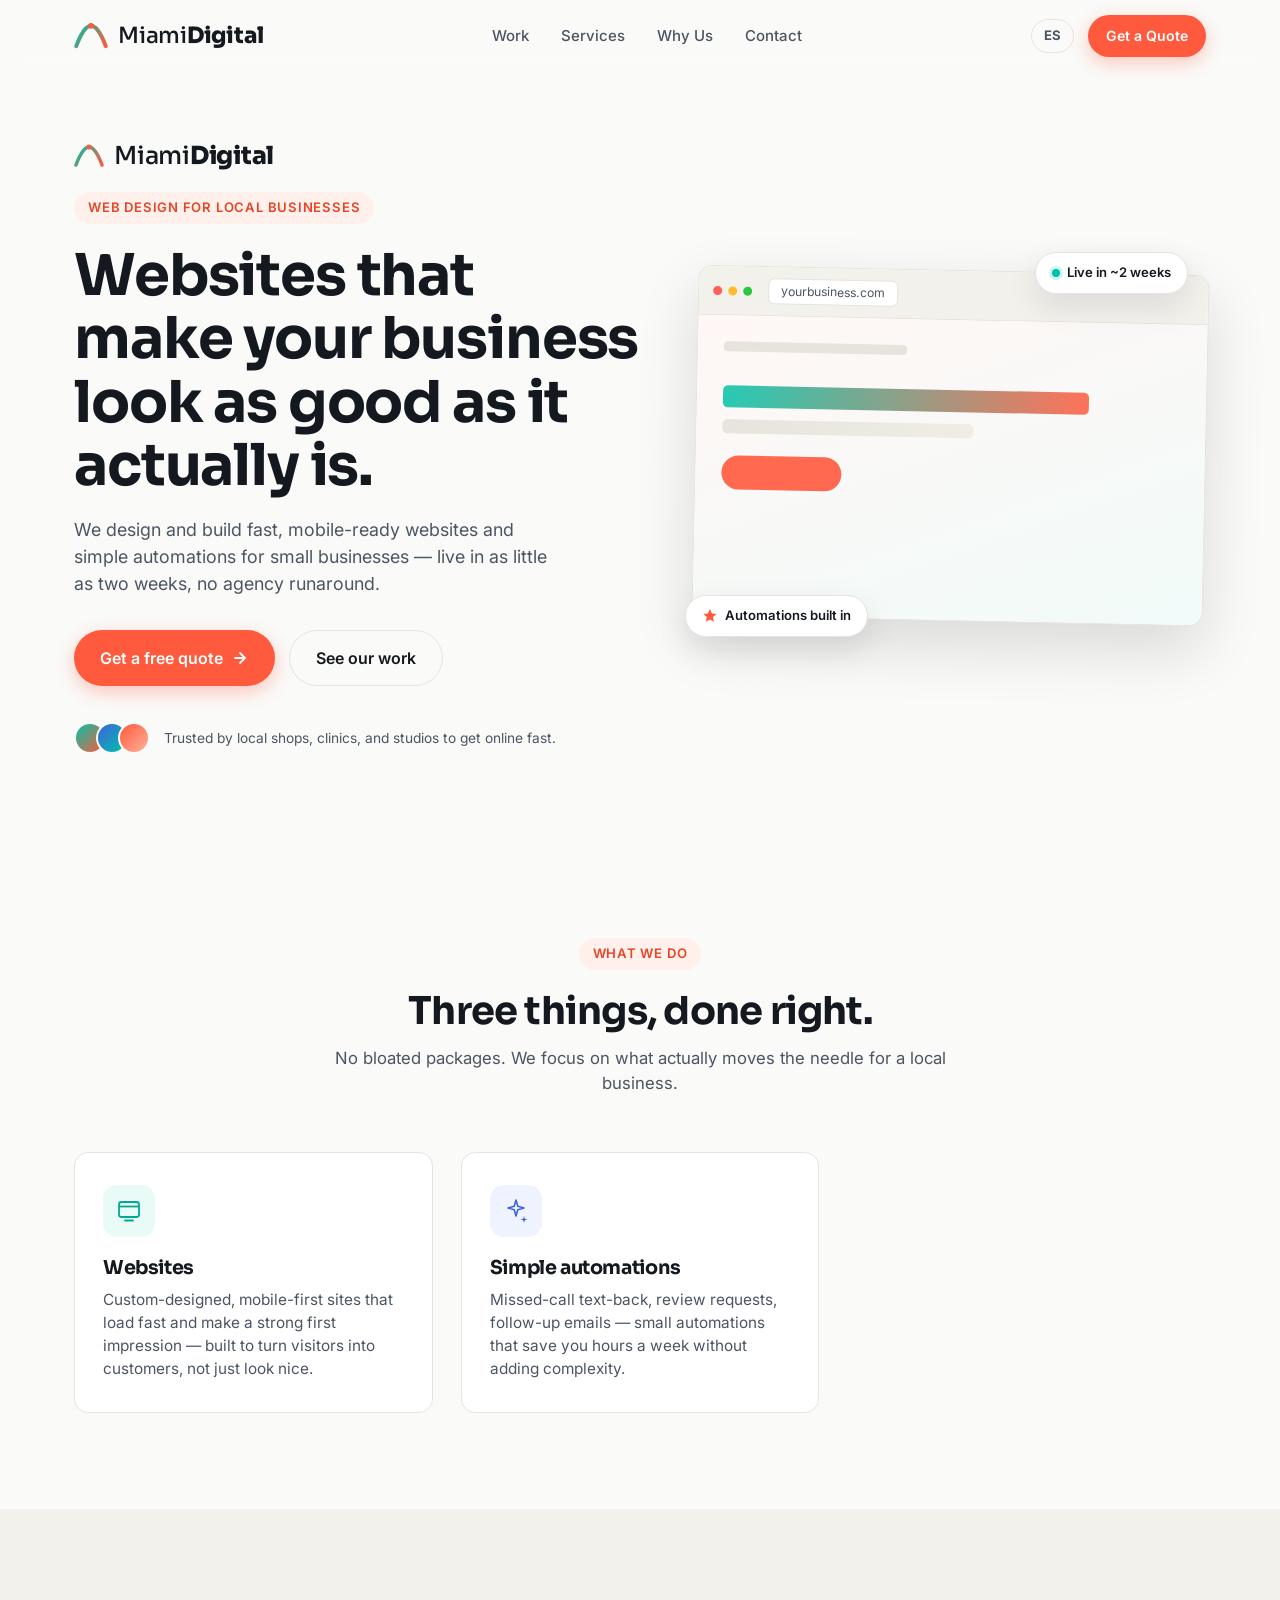
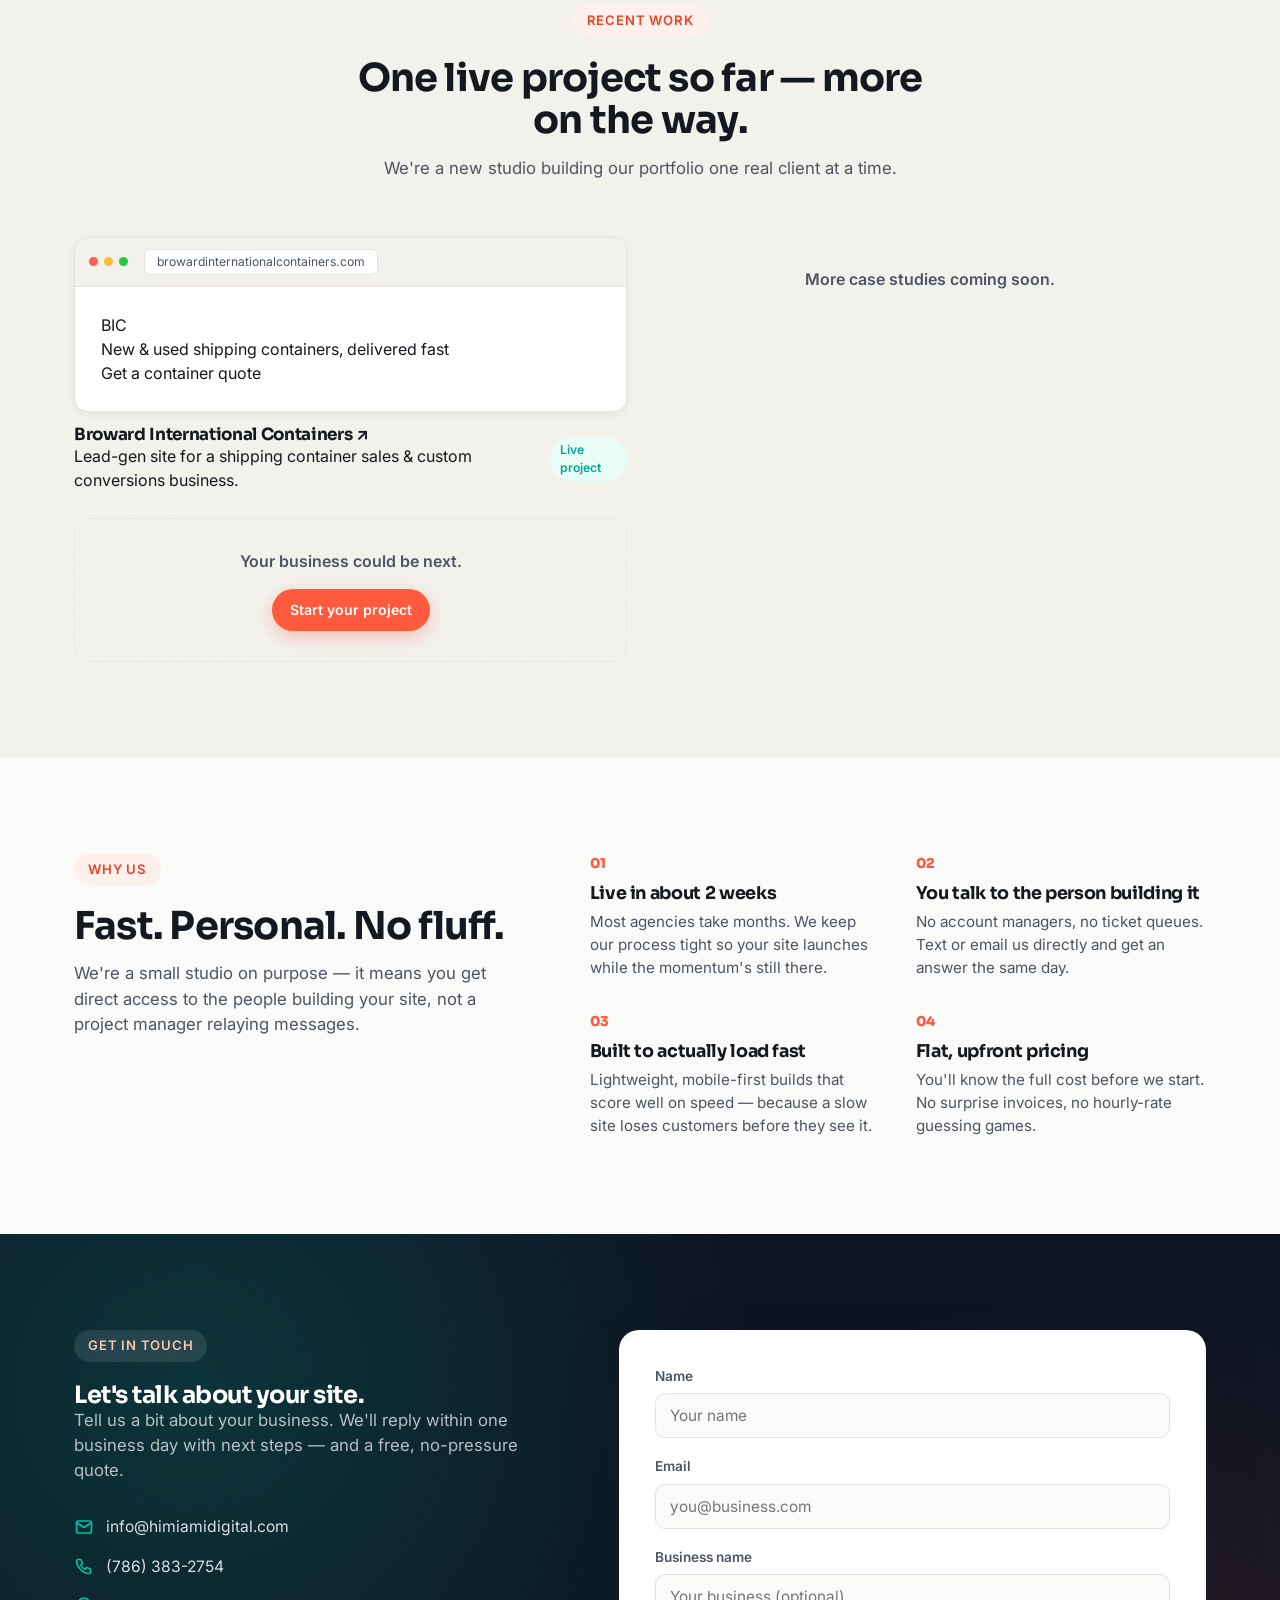
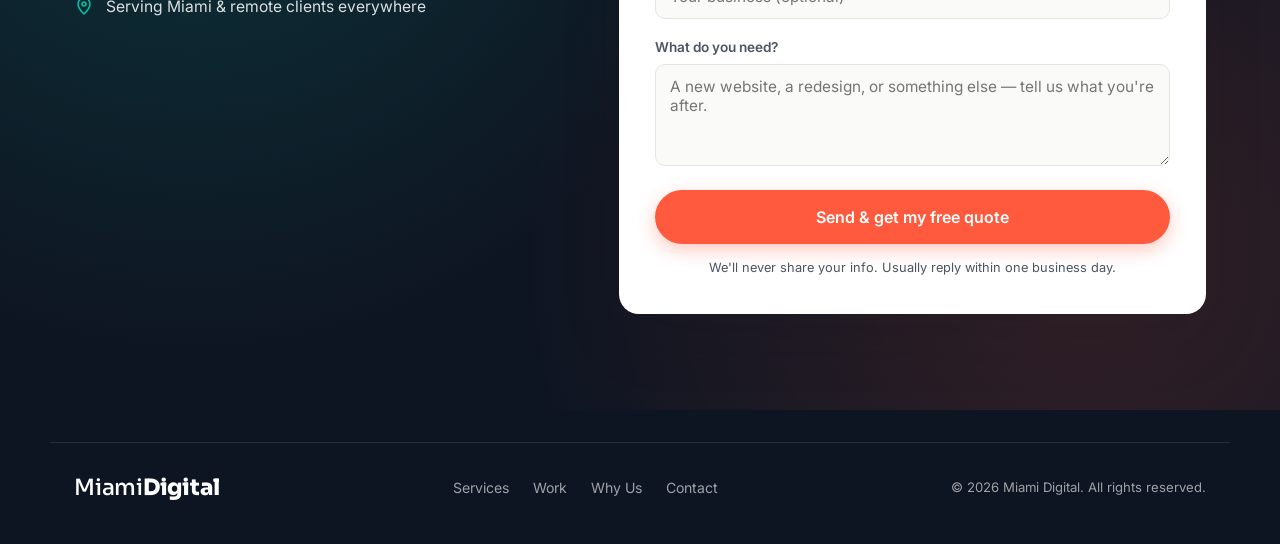
==== commit cc741034: "Add files via upload" ====
--- a/index.html
+++ b/index.html
@@ -1,10 +1,10 @@
 <!DOCTYPE html>
-<html lang="es">
+<html lang="en">
 <head>
 <meta charset="UTF-8">
 <meta name="viewport" content="width=device-width, initial-scale=1.0">
-<title>Miami Digital — Sitios Web para Negocios Locales que Realmente Convierten</title>
-<meta name="description" content="Miami Digital crea sitios web rápidos y profesionales y automatizaciones simples para pequeños negocios locales. Solicite una cotización gratis en 24 horas.">
+<title>Miami Digital — Websites for Local Businesses That Actually Convert</title>
+<meta name="description" content="Miami Digital builds fast, professional websites and simple automations for local small businesses. Get a free quote in 24 hours.">
 <link rel="icon" href="data:image/svg+xml,<svg xmlns=%22http://www.w3.org/2000/svg%22 viewBox=%220 0 100 100%22><text y=%22.9em%22 font-size=%2290%22>🌴</text></svg>">
 <link rel="alternate" hreflang="en" href="https://himiamidigital.com/">
 <link rel="alternate" hreflang="es" href="https://himiamidigital.com/es/">
@@ -12,15 +12,15 @@
 <link rel="preconnect" href="https://fonts.googleapis.com">
 <link rel="preconnect" href="https://fonts.gstatic.com" crossorigin>
 <link href="https://fonts.googleapis.com/css2?family=Sora:wght@400;600;700;800&family=Inter:wght@400;500;600;700&display=swap" rel="stylesheet">
-<link rel="stylesheet" href="../css/styles.css">
+<link rel="stylesheet" href="css/styles.css">
 </head>
 <body>
 
-<a class="skip-link" href="#main">Saltar al contenido</a>
+<a class="skip-link" href="#main">Skip to content</a>
 
 <header class="site-header" id="site-header">
   <div class="wrap header-inner">
-    <a href="#top" class="logo" aria-label="Inicio de Miami Digital">
+    <a href="#top" class="logo" aria-label="Miami Digital home">
       <span class="logo-mark" aria-hidden="true">
         <svg width="30" height="30" viewBox="0 0 30 30" fill="none" xmlns="http://www.w3.org/2000/svg">
           <path d="M2 24 C2 24 8 6 15 6 C22 6 28 24 28 24" stroke="url(#g1)" stroke-width="3.5" stroke-linecap="round"/>
@@ -36,17 +36,17 @@
       <span class="logo-text">Miami<strong>Digital</strong></span>
     </a>
 
-    <nav class="main-nav" id="main-nav" aria-label="Principal">
-      <a href="#work">Trabajos</a>
-      <a href="#services">Servicios</a>
-      <a href="#why">Por Qué Nosotros</a>
-      <a href="#contact">Contacto</a>
+    <nav class="main-nav" id="main-nav" aria-label="Primary">
+      <a href="#work">Work</a>
+      <a href="#services">Services</a>
+      <a href="#why">Why Us</a>
+      <a href="#contact">Contact</a>
     </nav>
 
     <div class="header-actions">
-      <a href="../index.html" class="lang-switch" lang="en" hreflang="en">EN</a>
-      <a href="#contact" class="btn btn-primary btn-small">Solicitar Cotización</a>
-      <button class="nav-toggle" id="nav-toggle" aria-expanded="false" aria-controls="main-nav" aria-label="Abrir menú">
+      <a href="es/index.html" class="lang-switch" lang="es" hreflang="es">ES</a>
+      <a href="#contact" class="btn btn-primary btn-small">Get a Quote</a>
+      <button class="nav-toggle" id="nav-toggle" aria-expanded="false" aria-controls="main-nav" aria-label="Toggle menu">
         <span></span><span></span><span></span>
       </button>
     </div>
@@ -72,21 +72,21 @@
           </svg>
           <span class="hero-brand-text">Miami<strong>Digital</strong></span>
         </div>
-        <p class="eyebrow">Diseño web para negocios locales</p>
-        <h1>Sitios web que hacen que su negocio se vea tan bien como realmente es.</h1>
-        <p class="hero-sub">Diseñamos y creamos sitios web rápidos y listos para celular, y automatizaciones simples para pequeños negocios — listos en tan solo dos semanas, sin la burocracia de una agencia.</p>
+        <p class="eyebrow">Web design for local businesses</p>
+        <h1>Websites that make your business look as good as it actually is.</h1>
+        <p class="hero-sub">We design and build fast, mobile-ready websites and simple automations for small businesses — live in as little as two weeks, no agency runaround.</p>
         <div class="hero-cta-row">
           <a href="#contact" class="btn btn-primary btn-large">
-            Solicitar cotización gratis
+            Get a free quote
             <svg width="18" height="18" viewBox="0 0 18 18" fill="none"><path d="M4 9h10M9 4l5 5-5 5" stroke="currentColor" stroke-width="1.8" stroke-linecap="round" stroke-linejoin="round"/></svg>
           </a>
-          <a href="#work" class="btn btn-ghost btn-large">Ver nuestro trabajo</a>
+          <a href="#work" class="btn btn-ghost btn-large">See our work</a>
         </div>
         <div class="hero-trust">
           <div class="trust-avatars" aria-hidden="true">
             <span></span><span></span><span></span>
           </div>
-          <p>Con la confianza de tiendas locales, clínicas y estudios para salir en línea rápido.</p>
+          <p>Trusted by local shops, clinics, and studios to get online fast.</p>
         </div>
       </div>
 
@@ -94,7 +94,7 @@
         <div class="browser-mock hero-browser">
           <div class="browser-bar">
             <span class="dot dot-r"></span><span class="dot dot-y"></span><span class="dot dot-g"></span>
-            <span class="browser-url">tunegocio.com</span>
+            <span class="browser-url">yourbusiness.com</span>
           </div>
           <div class="browser-body hero-browser-body">
             <div class="mock-nav"></div>
@@ -106,11 +106,11 @@
           </div>
         </div>
         <div class="float-badge badge-top">
-          <span class="badge-dot"></span> En vivo en ~2 semanas
+          <span class="badge-dot"></span> Live in ~2 weeks
         </div>
         <div class="float-badge badge-bottom">
           <svg width="16" height="16" viewBox="0 0 16 16" fill="none"><path d="M8 1l1.9 4.6L14.5 6l-3.5 3.1.9 4.7L8 11.6 3.9 13.8l.9-4.7L1.3 6l4.6-.4L8 1z" fill="#FF5A3D"/></svg>
-          Automatizaciones incluidas
+          Automations built in
         </div>
       </div>
     </div>
@@ -120,9 +120,9 @@
   <section class="section" id="services">
     <div class="wrap">
       <div class="section-head reveal">
-        <p class="eyebrow">Qué hacemos</p>
-        <h2>Tres cosas, bien hechas.</h2>
-        <p class="section-sub">Nada de paquetes inflados. Nos enfocamos en lo que realmente mueve la aguja para un negocio local.</p>
+        <p class="eyebrow">What we do</p>
+        <h2>Three things, done right.</h2>
+        <p class="section-sub">No bloated packages. We focus on what actually moves the needle for a local business.</p>
       </div>
 
       <div class="services-grid">
@@ -130,16 +130,16 @@
           <div class="service-icon" style="--icon-bg:#E9FBF7;--icon-fg:#00A98F">
             <svg width="26" height="26" viewBox="0 0 26 26" fill="none"><rect x="3" y="4" width="20" height="15" rx="2.5" stroke="currentColor" stroke-width="1.8"/><path d="M3 8.5h20" stroke="currentColor" stroke-width="1.8"/><path d="M9 22.5h8" stroke="currentColor" stroke-width="1.8" stroke-linecap="round"/></svg>
           </div>
-          <h3>Sitios web</h3>
-          <p>Sitios diseñados a la medida, listos para celular, que cargan rápido y causan una gran primera impresión — creados para convertir visitantes en clientes, no solo para verse bien.</p>
+          <h3>Websites</h3>
+          <p>Custom-designed, mobile-first sites that load fast and make a strong first impression — built to turn visitors into customers, not just look nice.</p>
         </article>
 
         <article class="service-card reveal">
           <div class="service-icon" style="--icon-bg:#EEF3FF;--icon-fg:#3E63DD">
             <svg width="26" height="26" viewBox="0 0 26 26" fill="none"><path d="M13 2l1.8 6.2L21 10l-6.2 1.8L13 18l-1.8-6.2L5 10l6.2-1.8L13 2z" stroke="currentColor" stroke-width="1.6" stroke-linejoin="round"/><path d="M21 18l.8 2.7L24.5 21.5l-2.7.8L21 25l-.8-2.7-2.7-.8 2.7-.8L21 18z" fill="currentColor"/></svg>
           </div>
-          <h3>Automatizaciones simples</h3>
-          <p>Respuesta automática a llamadas perdidas, solicitudes de reseñas, correos de seguimiento — pequeñas automatizaciones que le ahorran horas a la semana sin agregar complejidad.</p>
+          <h3>Simple automations</h3>
+          <p>Missed-call text-back, review requests, follow-up emails — small automations that save you hours a week without adding complexity.</p>
         </article>
       </div>
     </div>
@@ -149,14 +149,14 @@
   <section class="section section-alt" id="work">
     <div class="wrap">
       <div class="section-head reveal">
-        <p class="eyebrow">Trabajo reciente</p>
-        <h2>Un proyecto real hasta ahora — vienen más.</h2>
-        <p class="section-sub">Somos un estudio nuevo construyendo nuestro portafolio un cliente real a la vez.</p>
+        <p class="eyebrow">Recent work</p>
+        <h2>One live project so far — more on the way.</h2>
+        <p class="section-sub">We're a new studio building our portfolio one real client at a time.</p>
       </div>
 
       <div class="portfolio-grid">
         <article class="portfolio-card portfolio-card-featured reveal">
-          <a href="https://browardinternationalcontainers.com/" target="_blank" rel="noopener noreferrer" class="portfolio-link" aria-label="Ver Broward International Containers (se abre en una pestaña nueva)">
+          <a href="https://browardinternationalcontainers.com/" target="_blank" rel="noopener noreferrer" class="portfolio-link" aria-label="View Broward International Containers (opens in a new tab)">
             <div class="browser-mock">
               <div class="browser-bar">
                 <span class="dot dot-r"></span><span class="dot dot-y"></span><span class="dot dot-g"></span>
@@ -164,30 +164,30 @@
               </div>
               <div class="browser-body pf-broward">
                 <div class="pf-broward-badge">BIC</div>
-                <div class="pf-broward-headline">Contenedores marítimos nuevos y usados, entregados rápido</div>
-                <div class="pf-broward-btn">Cotizar un contenedor</div>
+                <div class="pf-broward-headline">New &amp; used shipping containers, delivered fast</div>
+                <div class="pf-broward-btn">Get a container quote</div>
               </div>
             </div>
             <div class="portfolio-meta">
               <div>
                 <h3>Broward International Containers <span class="external-icon" aria-hidden="true">↗</span></h3>
-                <p class="portfolio-desc">Sitio de generación de clientes para un negocio de venta de contenedores y conversiones a la medida.</p>
+                <p class="portfolio-desc">Lead-gen site for a shipping container sales &amp; custom conversions business.</p>
               </div>
-              <span class="tag tag-live">Proyecto en vivo</span>
+              <span class="tag tag-live">Live project</span>
             </div>
           </a>
         </article>
 
         <article class="portfolio-card portfolio-card-soon reveal">
           <div class="pf-cta-inner">
-            <p>Más casos de estudio próximamente.</p>
+            <p>More case studies coming soon.</p>
           </div>
         </article>
 
         <article class="portfolio-card portfolio-card-cta reveal">
           <div class="pf-cta-inner">
-            <p>Su negocio podría ser el próximo.</p>
-            <a href="#contact" class="btn btn-primary btn-small">Empezar su proyecto</a>
+            <p>Your business could be next.</p>
+            <a href="#contact" class="btn btn-primary btn-small">Start your project</a>
           </div>
         </article>
       </div>
@@ -198,31 +198,31 @@
   <section class="section" id="why">
     <div class="wrap why-inner">
       <div class="section-head align-left reveal">
-        <p class="eyebrow">Por qué nosotros</p>
-        <h2>Rápido. Personal. Sin rodeos.</h2>
-        <p class="section-sub">Somos un estudio pequeño a propósito — eso significa que usted tiene acceso directo a las personas que construyen su sitio, no a un gerente de proyecto que transmite mensajes.</p>
+        <p class="eyebrow">Why us</p>
+        <h2>Fast. Personal. No fluff.</h2>
+        <p class="section-sub">We're a small studio on purpose — it means you get direct access to the people building your site, not a project manager relaying messages.</p>
       </div>
 
       <div class="why-grid">
         <div class="why-item reveal">
           <span class="why-num">01</span>
-          <h3>En vivo en unas 2 semanas</h3>
-          <p>La mayoría de las agencias tardan meses. Mantenemos nuestro proceso ágil para que su sitio se lance mientras el impulso todavía está ahí.</p>
+          <h3>Live in about 2 weeks</h3>
+          <p>Most agencies take months. We keep our process tight so your site launches while the momentum's still there.</p>
         </div>
         <div class="why-item reveal">
           <span class="why-num">02</span>
-          <h3>Usted habla con quien lo construye</h3>
-          <p>Sin gerentes de cuenta, sin filas de tickets. Escríbanos o mándenos un correo directamente y reciba una respuesta el mismo día.</p>
+          <h3>You talk to the person building it</h3>
+          <p>No account managers, no ticket queues. Text or email us directly and get an answer the same day.</p>
         </div>
         <div class="why-item reveal">
           <span class="why-num">03</span>
-          <h3>Creado para cargar realmente rápido</h3>
-          <p>Construcciones ligeras y listas para celular que puntúan bien en velocidad — porque un sitio lento pierde clientes antes de que lo vean.</p>
+          <h3>Built to actually load fast</h3>
+          <p>Lightweight, mobile-first builds that score well on speed — because a slow site loses customers before they see it.</p>
         </div>
         <div class="why-item reveal">
           <span class="why-num">04</span>
-          <h3>Precios fijos y transparentes</h3>
-          <p>Sabrá el costo total antes de comenzar. Sin facturas sorpresa, ni juegos de adivinanza por hora.</p>
+          <h3>Flat, upfront pricing</h3>
+          <p>You'll know the full cost before we start. No surprise invoices, no hourly-rate guessing games.</p>
         </div>
       </div>
     </div>
@@ -232,9 +232,9 @@
   <section class="section section-contact" id="contact">
     <div class="wrap contact-inner">
       <div class="contact-copy reveal">
-        <p class="eyebrow eyebrow-light">Contáctenos</p>
-        <h2>Hablemos de su sitio.</h2>
-        <p class="section-sub section-sub-light">Cuéntenos un poco sobre su negocio. Le responderemos en un día hábil con los próximos pasos — y una cotización gratuita, sin compromiso.</p>
+        <p class="eyebrow eyebrow-light">Get in touch</p>
+        <h2>Let's talk about your site.</h2>
+        <p class="section-sub section-sub-light">Tell us a bit about your business. We'll reply within one business day with next steps — and a free, no-pressure quote.</p>
 
         <ul class="contact-points">
           <li>
@@ -247,39 +247,39 @@
           </li>
           <li>
             <svg width="20" height="20" viewBox="0 0 20 20" fill="none"><path d="M10 2a6 6 0 00-6 6c0 4.5 6 10 6 10s6-5.5 6-10a6 6 0 00-6-6z" stroke="currentColor" stroke-width="1.6" stroke-linejoin="round"/><circle cx="10" cy="8" r="2" stroke="currentColor" stroke-width="1.6"/></svg>
-            <span>Servimos a Miami y a clientes remotos en todas partes</span>
+            <span>Serving Miami &amp; remote clients everywhere</span>
           </li>
         </ul>
       </div>
 
       <form class="contact-form reveal" id="contact-form" novalidate action="https://formspree.io/f/meeybvaw" method="POST">
-        <input type="hidden" name="_subject" value="Nueva solicitud de cotización — Sitio de Miami Digital (Español)">
+        <input type="hidden" name="_subject" value="New quote request — Miami Digital site">
         <div class="form-row">
-          <label for="name">Nombre</label>
-          <input type="text" id="name" name="name" placeholder="Su nombre" required>
+          <label for="name">Name</label>
+          <input type="text" id="name" name="name" placeholder="Your name" required>
         </div>
         <div class="form-row">
-          <label for="email">Correo electrónico</label>
-          <input type="email" id="email" name="email" placeholder="usted@negocio.com" required>
+          <label for="email">Email</label>
+          <input type="email" id="email" name="email" placeholder="you@business.com" required>
         </div>
         <div class="form-row">
-          <label for="business">Nombre del negocio</label>
-          <input type="text" id="business" name="business" placeholder="Su negocio (opcional)">
+          <label for="business">Business name</label>
+          <input type="text" id="business" name="business" placeholder="Your business (optional)">
         </div>
         <div class="form-row">
-          <label for="message">¿Qué necesita?</label>
-          <textarea id="message" name="message" rows="4" placeholder="Un sitio nuevo, un rediseño, o algo más — cuéntenos qué busca." required></textarea>
+          <label for="message">What do you need?</label>
+          <textarea id="message" name="message" rows="4" placeholder="A new website, a redesign, or something else — tell us what you're after." required></textarea>
         </div>
         <button type="submit" class="btn btn-primary btn-large btn-full" id="form-submit-btn">
-          Enviar y obtener mi cotización gratis
+          Send &amp; get my free quote
         </button>
-        <p class="form-note">Nunca compartiremos su información. Normalmente respondemos en un día hábil.</p>
-        <p class="form-error" id="form-error" hidden>Algo salió mal al enviar su mensaje — intente de nuevo, o escríbanos directamente.</p>
+        <p class="form-note">We'll never share your info. Usually reply within one business day.</p>
+        <p class="form-error" id="form-error" hidden>Something went wrong sending your message — please try again, or email us directly.</p>
 
         <div class="form-success" id="form-success" hidden>
           <svg width="40" height="40" viewBox="0 0 40 40" fill="none"><circle cx="20" cy="20" r="19" stroke="#00C2A8" stroke-width="2"/><path d="M12 20.5l5.5 5.5L28 14" stroke="#00C2A8" stroke-width="2.5" stroke-linecap="round" stroke-linejoin="round"/></svg>
-          <h3>¡Gracias, lo recibimos!</h3>
-          <p>Nos pondremos en contacto dentro de un día hábil.</p>
+          <h3>Thanks — got it!</h3>
+          <p>We'll be in touch within one business day.</p>
         </div>
       </form>
     </div>
@@ -292,20 +292,20 @@
     <a href="#top" class="logo footer-logo">
       <span class="logo-text">Miami<strong>Digital</strong></span>
     </a>
-    <nav class="footer-nav" aria-label="Pie de página">
-      <a href="#services">Servicios</a>
-      <a href="#work">Trabajos</a>
-      <a href="#why">Por Qué Nosotros</a>
-      <a href="#contact">Contacto</a>
+    <nav class="footer-nav" aria-label="Footer">
+      <a href="#services">Services</a>
+      <a href="#work">Work</a>
+      <a href="#why">Why Us</a>
+      <a href="#contact">Contact</a>
     </nav>
-    <p class="footer-copy">&copy; 2026 Miami Digital. Todos los derechos reservados.</p>
+    <p class="footer-copy">&copy; 2026 Miami Digital. All rights reserved.</p>
   </div>
 </footer>
 
-<button class="back-to-top" id="back-to-top" aria-label="Volver arriba">
+<button class="back-to-top" id="back-to-top" aria-label="Back to top">
   <svg width="18" height="18" viewBox="0 0 18 18" fill="none"><path d="M9 14V4M9 4l-5 5M9 4l5 5" stroke="currentColor" stroke-width="1.8" stroke-linecap="round" stroke-linejoin="round"/></svg>
 </button>
 
-<script src="../js/script.js"></script>
+<script src="js/script.js"></script>
 </body>
 </html>
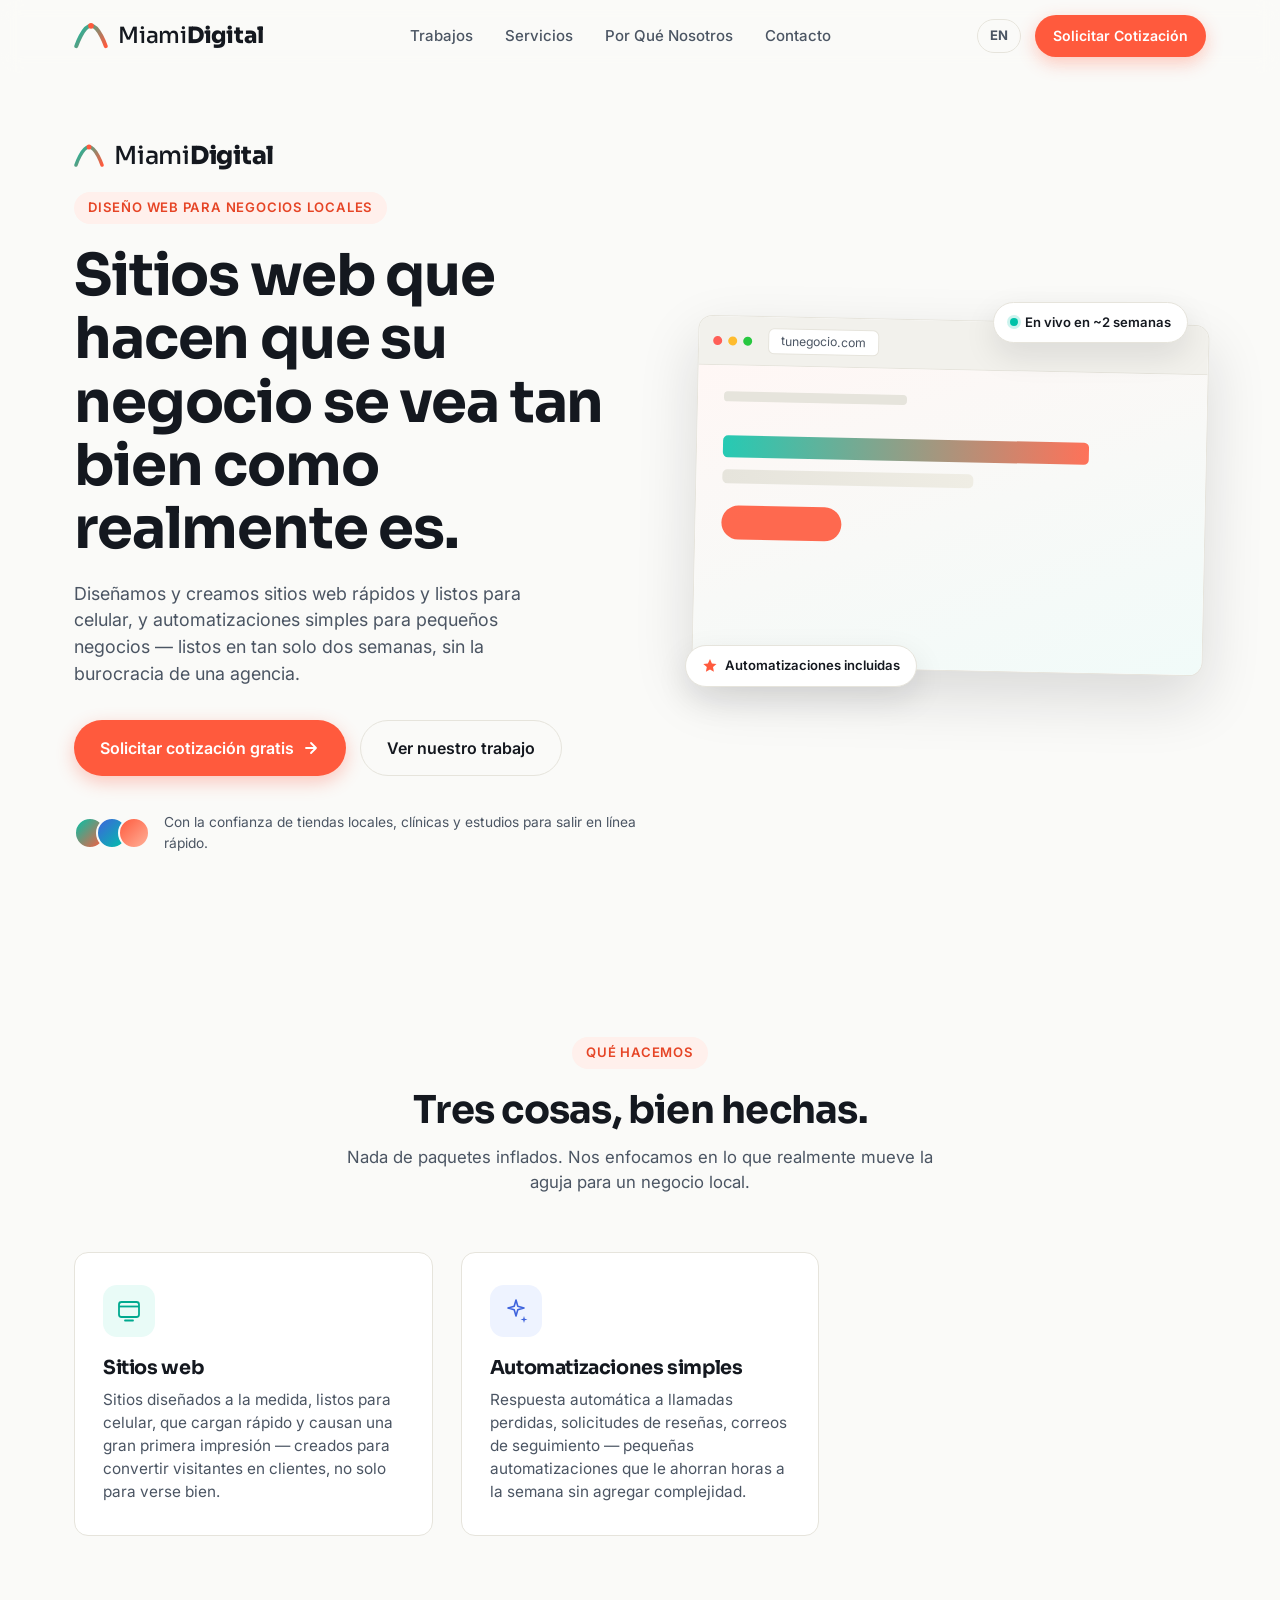
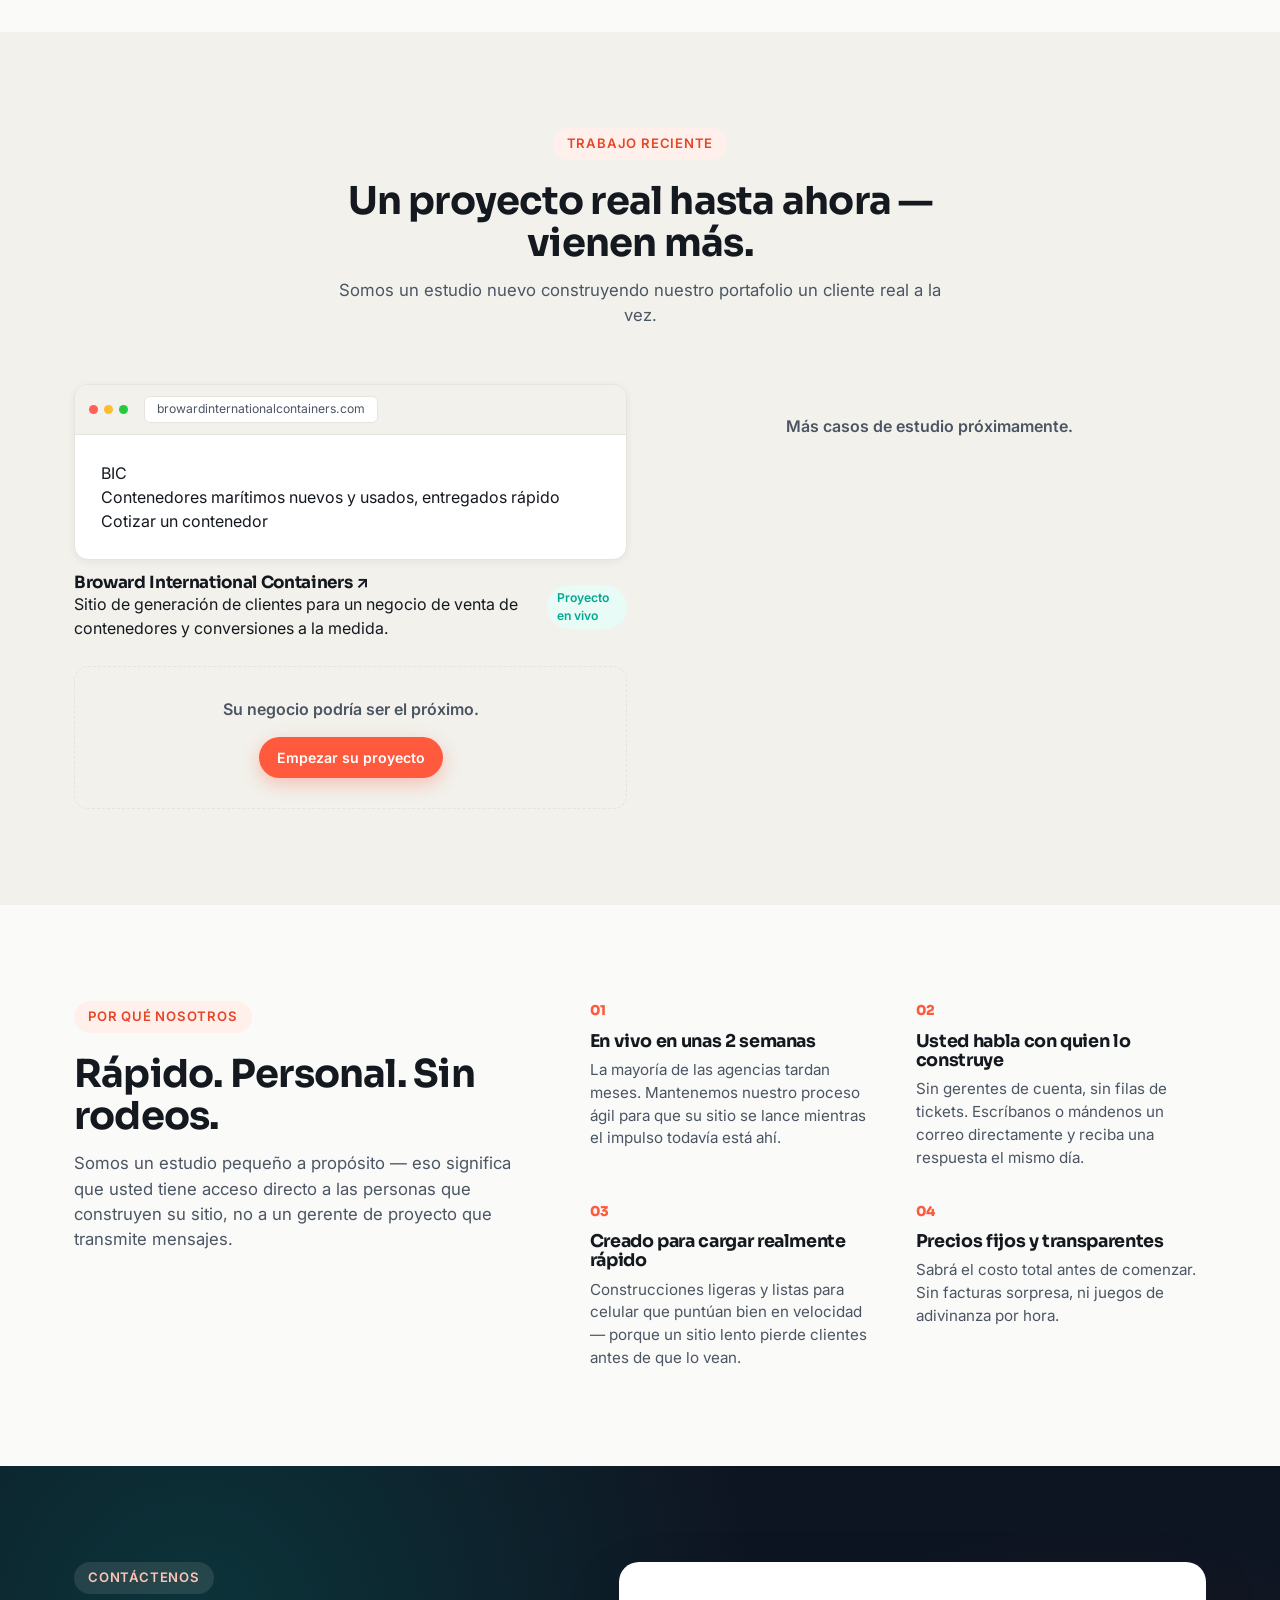
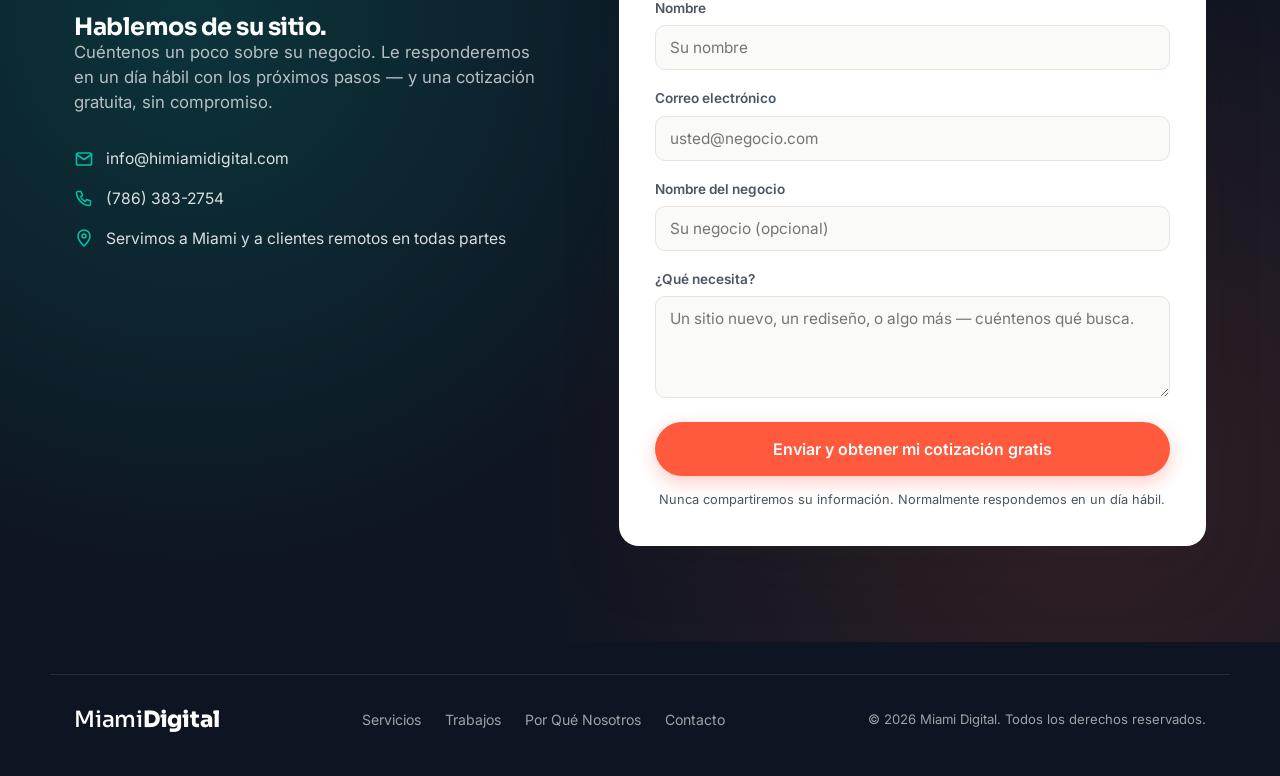
==== commit d0796a4f: "Add files via upload" ====
--- a/index.html
+++ b/index.html
@@ -1,10 +1,10 @@
 <!DOCTYPE html>
-<html lang="en">
+<html lang="es">
 <head>
 <meta charset="UTF-8">
 <meta name="viewport" content="width=device-width, initial-scale=1.0">
-<title>Miami Digital — Websites for Local Businesses That Actually Convert</title>
-<meta name="description" content="Miami Digital builds fast, professional websites and simple automations for local small businesses. Get a free quote in 24 hours.">
+<title>Miami Digital — Sitios Web para Negocios Locales que Realmente Convierten</title>
+<meta name="description" content="Miami Digital crea sitios web rápidos y profesionales y automatizaciones simples para pequeños negocios locales. Solicite una cotización gratis en 24 horas.">
 <link rel="icon" href="data:image/svg+xml,<svg xmlns=%22http://www.w3.org/2000/svg%22 viewBox=%220 0 100 100%22><text y=%22.9em%22 font-size=%2290%22>🌴</text></svg>">
 <link rel="alternate" hreflang="en" href="https://himiamidigital.com/">
 <link rel="alternate" hreflang="es" href="https://himiamidigital.com/es/">
@@ -12,15 +12,15 @@
 <link rel="preconnect" href="https://fonts.googleapis.com">
 <link rel="preconnect" href="https://fonts.gstatic.com" crossorigin>
 <link href="https://fonts.googleapis.com/css2?family=Sora:wght@400;600;700;800&family=Inter:wght@400;500;600;700&display=swap" rel="stylesheet">
-<link rel="stylesheet" href="css/styles.css">
+<link rel="stylesheet" href="../css/styles.css">
 </head>
 <body>
 
-<a class="skip-link" href="#main">Skip to content</a>
+<a class="skip-link" href="#main">Saltar al contenido</a>
 
 <header class="site-header" id="site-header">
   <div class="wrap header-inner">
-    <a href="#top" class="logo" aria-label="Miami Digital home">
+    <a href="#top" class="logo" aria-label="Inicio de Miami Digital">
       <span class="logo-mark" aria-hidden="true">
         <svg width="30" height="30" viewBox="0 0 30 30" fill="none" xmlns="http://www.w3.org/2000/svg">
           <path d="M2 24 C2 24 8 6 15 6 C22 6 28 24 28 24" stroke="url(#g1)" stroke-width="3.5" stroke-linecap="round"/>
@@ -36,17 +36,17 @@
       <span class="logo-text">Miami<strong>Digital</strong></span>
     </a>
 
-    <nav class="main-nav" id="main-nav" aria-label="Primary">
-      <a href="#work">Work</a>
-      <a href="#services">Services</a>
-      <a href="#why">Why Us</a>
-      <a href="#contact">Contact</a>
+    <nav class="main-nav" id="main-nav" aria-label="Principal">
+      <a href="#work">Trabajos</a>
+      <a href="#services">Servicios</a>
+      <a href="#why">Por Qué Nosotros</a>
+      <a href="#contact">Contacto</a>
     </nav>
 
     <div class="header-actions">
-      <a href="es/index.html" class="lang-switch" lang="es" hreflang="es">ES</a>
-      <a href="#contact" class="btn btn-primary btn-small">Get a Quote</a>
-      <button class="nav-toggle" id="nav-toggle" aria-expanded="false" aria-controls="main-nav" aria-label="Toggle menu">
+      <a href="../index.html" class="lang-switch" lang="en" hreflang="en">EN</a>
+      <a href="#contact" class="btn btn-primary btn-small">Solicitar Cotización</a>
+      <button class="nav-toggle" id="nav-toggle" aria-expanded="false" aria-controls="main-nav" aria-label="Abrir menú">
         <span></span><span></span><span></span>
       </button>
     </div>
@@ -72,21 +72,21 @@
           </svg>
           <span class="hero-brand-text">Miami<strong>Digital</strong></span>
         </div>
-        <p class="eyebrow">Web design for local businesses</p>
-        <h1>Websites that make your business look as good as it actually is.</h1>
-        <p class="hero-sub">We design and build fast, mobile-ready websites and simple automations for small businesses — live in as little as two weeks, no agency runaround.</p>
+        <p class="eyebrow">Diseño web para negocios locales</p>
+        <h1>Sitios web que hacen que su negocio se vea tan bien como realmente es.</h1>
+        <p class="hero-sub">Diseñamos y creamos sitios web rápidos y listos para celular, y automatizaciones simples para pequeños negocios — listos en tan solo dos semanas, sin la burocracia de una agencia.</p>
         <div class="hero-cta-row">
           <a href="#contact" class="btn btn-primary btn-large">
-            Get a free quote
+            Solicitar cotización gratis
             <svg width="18" height="18" viewBox="0 0 18 18" fill="none"><path d="M4 9h10M9 4l5 5-5 5" stroke="currentColor" stroke-width="1.8" stroke-linecap="round" stroke-linejoin="round"/></svg>
           </a>
-          <a href="#work" class="btn btn-ghost btn-large">See our work</a>
+          <a href="#work" class="btn btn-ghost btn-large">Ver nuestro trabajo</a>
         </div>
         <div class="hero-trust">
           <div class="trust-avatars" aria-hidden="true">
             <span></span><span></span><span></span>
           </div>
-          <p>Trusted by local shops, clinics, and studios to get online fast.</p>
+          <p>Con la confianza de tiendas locales, clínicas y estudios para salir en línea rápido.</p>
         </div>
       </div>
 
@@ -94,7 +94,7 @@
         <div class="browser-mock hero-browser">
           <div class="browser-bar">
             <span class="dot dot-r"></span><span class="dot dot-y"></span><span class="dot dot-g"></span>
-            <span class="browser-url">yourbusiness.com</span>
+            <span class="browser-url">tunegocio.com</span>
           </div>
           <div class="browser-body hero-browser-body">
             <div class="mock-nav"></div>
@@ -106,11 +106,11 @@
           </div>
         </div>
         <div class="float-badge badge-top">
-          <span class="badge-dot"></span> Live in ~2 weeks
+          <span class="badge-dot"></span> En vivo en ~2 semanas
         </div>
         <div class="float-badge badge-bottom">
           <svg width="16" height="16" viewBox="0 0 16 16" fill="none"><path d="M8 1l1.9 4.6L14.5 6l-3.5 3.1.9 4.7L8 11.6 3.9 13.8l.9-4.7L1.3 6l4.6-.4L8 1z" fill="#FF5A3D"/></svg>
-          Automations built in
+          Automatizaciones incluidas
         </div>
       </div>
     </div>
@@ -120,9 +120,9 @@
   <section class="section" id="services">
     <div class="wrap">
       <div class="section-head reveal">
-        <p class="eyebrow">What we do</p>
-        <h2>Three things, done right.</h2>
-        <p class="section-sub">No bloated packages. We focus on what actually moves the needle for a local business.</p>
+        <p class="eyebrow">Qué hacemos</p>
+        <h2>Tres cosas, bien hechas.</h2>
+        <p class="section-sub">Nada de paquetes inflados. Nos enfocamos en lo que realmente mueve la aguja para un negocio local.</p>
       </div>
 
       <div class="services-grid">
@@ -130,16 +130,16 @@
           <div class="service-icon" style="--icon-bg:#E9FBF7;--icon-fg:#00A98F">
             <svg width="26" height="26" viewBox="0 0 26 26" fill="none"><rect x="3" y="4" width="20" height="15" rx="2.5" stroke="currentColor" stroke-width="1.8"/><path d="M3 8.5h20" stroke="currentColor" stroke-width="1.8"/><path d="M9 22.5h8" stroke="currentColor" stroke-width="1.8" stroke-linecap="round"/></svg>
           </div>
-          <h3>Websites</h3>
-          <p>Custom-designed, mobile-first sites that load fast and make a strong first impression — built to turn visitors into customers, not just look nice.</p>
+          <h3>Sitios web</h3>
+          <p>Sitios diseñados a la medida, listos para celular, que cargan rápido y causan una gran primera impresión — creados para convertir visitantes en clientes, no solo para verse bien.</p>
         </article>
 
         <article class="service-card reveal">
           <div class="service-icon" style="--icon-bg:#EEF3FF;--icon-fg:#3E63DD">
             <svg width="26" height="26" viewBox="0 0 26 26" fill="none"><path d="M13 2l1.8 6.2L21 10l-6.2 1.8L13 18l-1.8-6.2L5 10l6.2-1.8L13 2z" stroke="currentColor" stroke-width="1.6" stroke-linejoin="round"/><path d="M21 18l.8 2.7L24.5 21.5l-2.7.8L21 25l-.8-2.7-2.7-.8 2.7-.8L21 18z" fill="currentColor"/></svg>
           </div>
-          <h3>Simple automations</h3>
-          <p>Missed-call text-back, review requests, follow-up emails — small automations that save you hours a week without adding complexity.</p>
+          <h3>Automatizaciones simples</h3>
+          <p>Respuesta automática a llamadas perdidas, solicitudes de reseñas, correos de seguimiento — pequeñas automatizaciones que le ahorran horas a la semana sin agregar complejidad.</p>
         </article>
       </div>
     </div>
@@ -149,14 +149,14 @@
   <section class="section section-alt" id="work">
     <div class="wrap">
       <div class="section-head reveal">
-        <p class="eyebrow">Recent work</p>
-        <h2>One live project so far — more on the way.</h2>
-        <p class="section-sub">We're a new studio building our portfolio one real client at a time.</p>
+        <p class="eyebrow">Trabajo reciente</p>
+        <h2>Un proyecto real hasta ahora — vienen más.</h2>
+        <p class="section-sub">Somos un estudio nuevo construyendo nuestro portafolio un cliente real a la vez.</p>
       </div>
 
       <div class="portfolio-grid">
         <article class="portfolio-card portfolio-card-featured reveal">
-          <a href="https://browardinternationalcontainers.com/" target="_blank" rel="noopener noreferrer" class="portfolio-link" aria-label="View Broward International Containers (opens in a new tab)">
+          <a href="https://browardinternationalcontainers.com/" target="_blank" rel="noopener noreferrer" class="portfolio-link" aria-label="Ver Broward International Containers (se abre en una pestaña nueva)">
             <div class="browser-mock">
               <div class="browser-bar">
                 <span class="dot dot-r"></span><span class="dot dot-y"></span><span class="dot dot-g"></span>
@@ -164,30 +164,30 @@
               </div>
               <div class="browser-body pf-broward">
                 <div class="pf-broward-badge">BIC</div>
-                <div class="pf-broward-headline">New &amp; used shipping containers, delivered fast</div>
-                <div class="pf-broward-btn">Get a container quote</div>
+                <div class="pf-broward-headline">Contenedores marítimos nuevos y usados, entregados rápido</div>
+                <div class="pf-broward-btn">Cotizar un contenedor</div>
               </div>
             </div>
             <div class="portfolio-meta">
               <div>
                 <h3>Broward International Containers <span class="external-icon" aria-hidden="true">↗</span></h3>
-                <p class="portfolio-desc">Lead-gen site for a shipping container sales &amp; custom conversions business.</p>
+                <p class="portfolio-desc">Sitio de generación de clientes para un negocio de venta de contenedores y conversiones a la medida.</p>
               </div>
-              <span class="tag tag-live">Live project</span>
+              <span class="tag tag-live">Proyecto en vivo</span>
             </div>
           </a>
         </article>
 
         <article class="portfolio-card portfolio-card-soon reveal">
           <div class="pf-cta-inner">
-            <p>More case studies coming soon.</p>
+            <p>Más casos de estudio próximamente.</p>
           </div>
         </article>
 
         <article class="portfolio-card portfolio-card-cta reveal">
           <div class="pf-cta-inner">
-            <p>Your business could be next.</p>
-            <a href="#contact" class="btn btn-primary btn-small">Start your project</a>
+            <p>Su negocio podría ser el próximo.</p>
+            <a href="#contact" class="btn btn-primary btn-small">Empezar su proyecto</a>
           </div>
         </article>
       </div>
@@ -198,31 +198,31 @@
   <section class="section" id="why">
     <div class="wrap why-inner">
       <div class="section-head align-left reveal">
-        <p class="eyebrow">Why us</p>
-        <h2>Fast. Personal. No fluff.</h2>
-        <p class="section-sub">We're a small studio on purpose — it means you get direct access to the people building your site, not a project manager relaying messages.</p>
+        <p class="eyebrow">Por qué nosotros</p>
+        <h2>Rápido. Personal. Sin rodeos.</h2>
+        <p class="section-sub">Somos un estudio pequeño a propósito — eso significa que usted tiene acceso directo a las personas que construyen su sitio, no a un gerente de proyecto que transmite mensajes.</p>
       </div>
 
       <div class="why-grid">
         <div class="why-item reveal">
           <span class="why-num">01</span>
-          <h3>Live in about 2 weeks</h3>
-          <p>Most agencies take months. We keep our process tight so your site launches while the momentum's still there.</p>
+          <h3>En vivo en unas 2 semanas</h3>
+          <p>La mayoría de las agencias tardan meses. Mantenemos nuestro proceso ágil para que su sitio se lance mientras el impulso todavía está ahí.</p>
         </div>
         <div class="why-item reveal">
           <span class="why-num">02</span>
-          <h3>You talk to the person building it</h3>
-          <p>No account managers, no ticket queues. Text or email us directly and get an answer the same day.</p>
+          <h3>Usted habla con quien lo construye</h3>
+          <p>Sin gerentes de cuenta, sin filas de tickets. Escríbanos o mándenos un correo directamente y reciba una respuesta el mismo día.</p>
         </div>
         <div class="why-item reveal">
           <span class="why-num">03</span>
-          <h3>Built to actually load fast</h3>
-          <p>Lightweight, mobile-first builds that score well on speed — because a slow site loses customers before they see it.</p>
+          <h3>Creado para cargar realmente rápido</h3>
+          <p>Construcciones ligeras y listas para celular que puntúan bien en velocidad — porque un sitio lento pierde clientes antes de que lo vean.</p>
         </div>
         <div class="why-item reveal">
           <span class="why-num">04</span>
-          <h3>Flat, upfront pricing</h3>
-          <p>You'll know the full cost before we start. No surprise invoices, no hourly-rate guessing games.</p>
+          <h3>Precios fijos y transparentes</h3>
+          <p>Sabrá el costo total antes de comenzar. Sin facturas sorpresa, ni juegos de adivinanza por hora.</p>
         </div>
       </div>
     </div>
@@ -232,9 +232,9 @@
   <section class="section section-contact" id="contact">
     <div class="wrap contact-inner">
       <div class="contact-copy reveal">
-        <p class="eyebrow eyebrow-light">Get in touch</p>
-        <h2>Let's talk about your site.</h2>
-        <p class="section-sub section-sub-light">Tell us a bit about your business. We'll reply within one business day with next steps — and a free, no-pressure quote.</p>
+        <p class="eyebrow eyebrow-light">Contáctenos</p>
+        <h2>Hablemos de su sitio.</h2>
+        <p class="section-sub section-sub-light">Cuéntenos un poco sobre su negocio. Le responderemos en un día hábil con los próximos pasos — y una cotización gratuita, sin compromiso.</p>
 
         <ul class="contact-points">
           <li>
@@ -247,39 +247,39 @@
           </li>
           <li>
             <svg width="20" height="20" viewBox="0 0 20 20" fill="none"><path d="M10 2a6 6 0 00-6 6c0 4.5 6 10 6 10s6-5.5 6-10a6 6 0 00-6-6z" stroke="currentColor" stroke-width="1.6" stroke-linejoin="round"/><circle cx="10" cy="8" r="2" stroke="currentColor" stroke-width="1.6"/></svg>
-            <span>Serving Miami &amp; remote clients everywhere</span>
+            <span>Servimos a Miami y a clientes remotos en todas partes</span>
           </li>
         </ul>
       </div>
 
       <form class="contact-form reveal" id="contact-form" novalidate action="https://formspree.io/f/meeybvaw" method="POST">
-        <input type="hidden" name="_subject" value="New quote request — Miami Digital site">
+        <input type="hidden" name="_subject" value="Nueva solicitud de cotización — Sitio de Miami Digital (Español)">
         <div class="form-row">
-          <label for="name">Name</label>
-          <input type="text" id="name" name="name" placeholder="Your name" required>
+          <label for="name">Nombre</label>
+          <input type="text" id="name" name="name" placeholder="Su nombre" required>
         </div>
         <div class="form-row">
-          <label for="email">Email</label>
-          <input type="email" id="email" name="email" placeholder="you@business.com" required>
+          <label for="email">Correo electrónico</label>
+          <input type="email" id="email" name="email" placeholder="usted@negocio.com" required>
         </div>
         <div class="form-row">
-          <label for="business">Business name</label>
-          <input type="text" id="business" name="business" placeholder="Your business (optional)">
+          <label for="business">Nombre del negocio</label>
+          <input type="text" id="business" name="business" placeholder="Su negocio (opcional)">
         </div>
         <div class="form-row">
-          <label for="message">What do you need?</label>
-          <textarea id="message" name="message" rows="4" placeholder="A new website, a redesign, or something else — tell us what you're after." required></textarea>
+          <label for="message">¿Qué necesita?</label>
+          <textarea id="message" name="message" rows="4" placeholder="Un sitio nuevo, un rediseño, o algo más — cuéntenos qué busca." required></textarea>
         </div>
         <button type="submit" class="btn btn-primary btn-large btn-full" id="form-submit-btn">
-          Send &amp; get my free quote
+          Enviar y obtener mi cotización gratis
         </button>
-        <p class="form-note">We'll never share your info. Usually reply within one business day.</p>
-        <p class="form-error" id="form-error" hidden>Something went wrong sending your message — please try again, or email us directly.</p>
+        <p class="form-note">Nunca compartiremos su información. Normalmente respondemos en un día hábil.</p>
+        <p class="form-error" id="form-error" hidden>Algo salió mal al enviar su mensaje — intente de nuevo, o escríbanos directamente.</p>
 
         <div class="form-success" id="form-success" hidden>
           <svg width="40" height="40" viewBox="0 0 40 40" fill="none"><circle cx="20" cy="20" r="19" stroke="#00C2A8" stroke-width="2"/><path d="M12 20.5l5.5 5.5L28 14" stroke="#00C2A8" stroke-width="2.5" stroke-linecap="round" stroke-linejoin="round"/></svg>
-          <h3>Thanks — got it!</h3>
-          <p>We'll be in touch within one business day.</p>
+          <h3>¡Gracias, lo recibimos!</h3>
+          <p>Nos pondremos en contacto dentro de un día hábil.</p>
         </div>
       </form>
     </div>
@@ -292,20 +292,20 @@
     <a href="#top" class="logo footer-logo">
       <span class="logo-text">Miami<strong>Digital</strong></span>
     </a>
-    <nav class="footer-nav" aria-label="Footer">
-      <a href="#services">Services</a>
-      <a href="#work">Work</a>
-      <a href="#why">Why Us</a>
-      <a href="#contact">Contact</a>
+    <nav class="footer-nav" aria-label="Pie de página">
+      <a href="#services">Servicios</a>
+      <a href="#work">Trabajos</a>
+      <a href="#why">Por Qué Nosotros</a>
+      <a href="#contact">Contacto</a>
     </nav>
-    <p class="footer-copy">&copy; 2026 Miami Digital. All rights reserved.</p>
+    <p class="footer-copy">&copy; 2026 Miami Digital. Todos los derechos reservados.</p>
   </div>
 </footer>
 
-<button class="back-to-top" id="back-to-top" aria-label="Back to top">
+<button class="back-to-top" id="back-to-top" aria-label="Volver arriba">
   <svg width="18" height="18" viewBox="0 0 18 18" fill="none"><path d="M9 14V4M9 4l-5 5M9 4l5 5" stroke="currentColor" stroke-width="1.8" stroke-linecap="round" stroke-linejoin="round"/></svg>
 </button>
 
-<script src="js/script.js"></script>
+<script src="../js/script.js"></script>
 </body>
 </html>
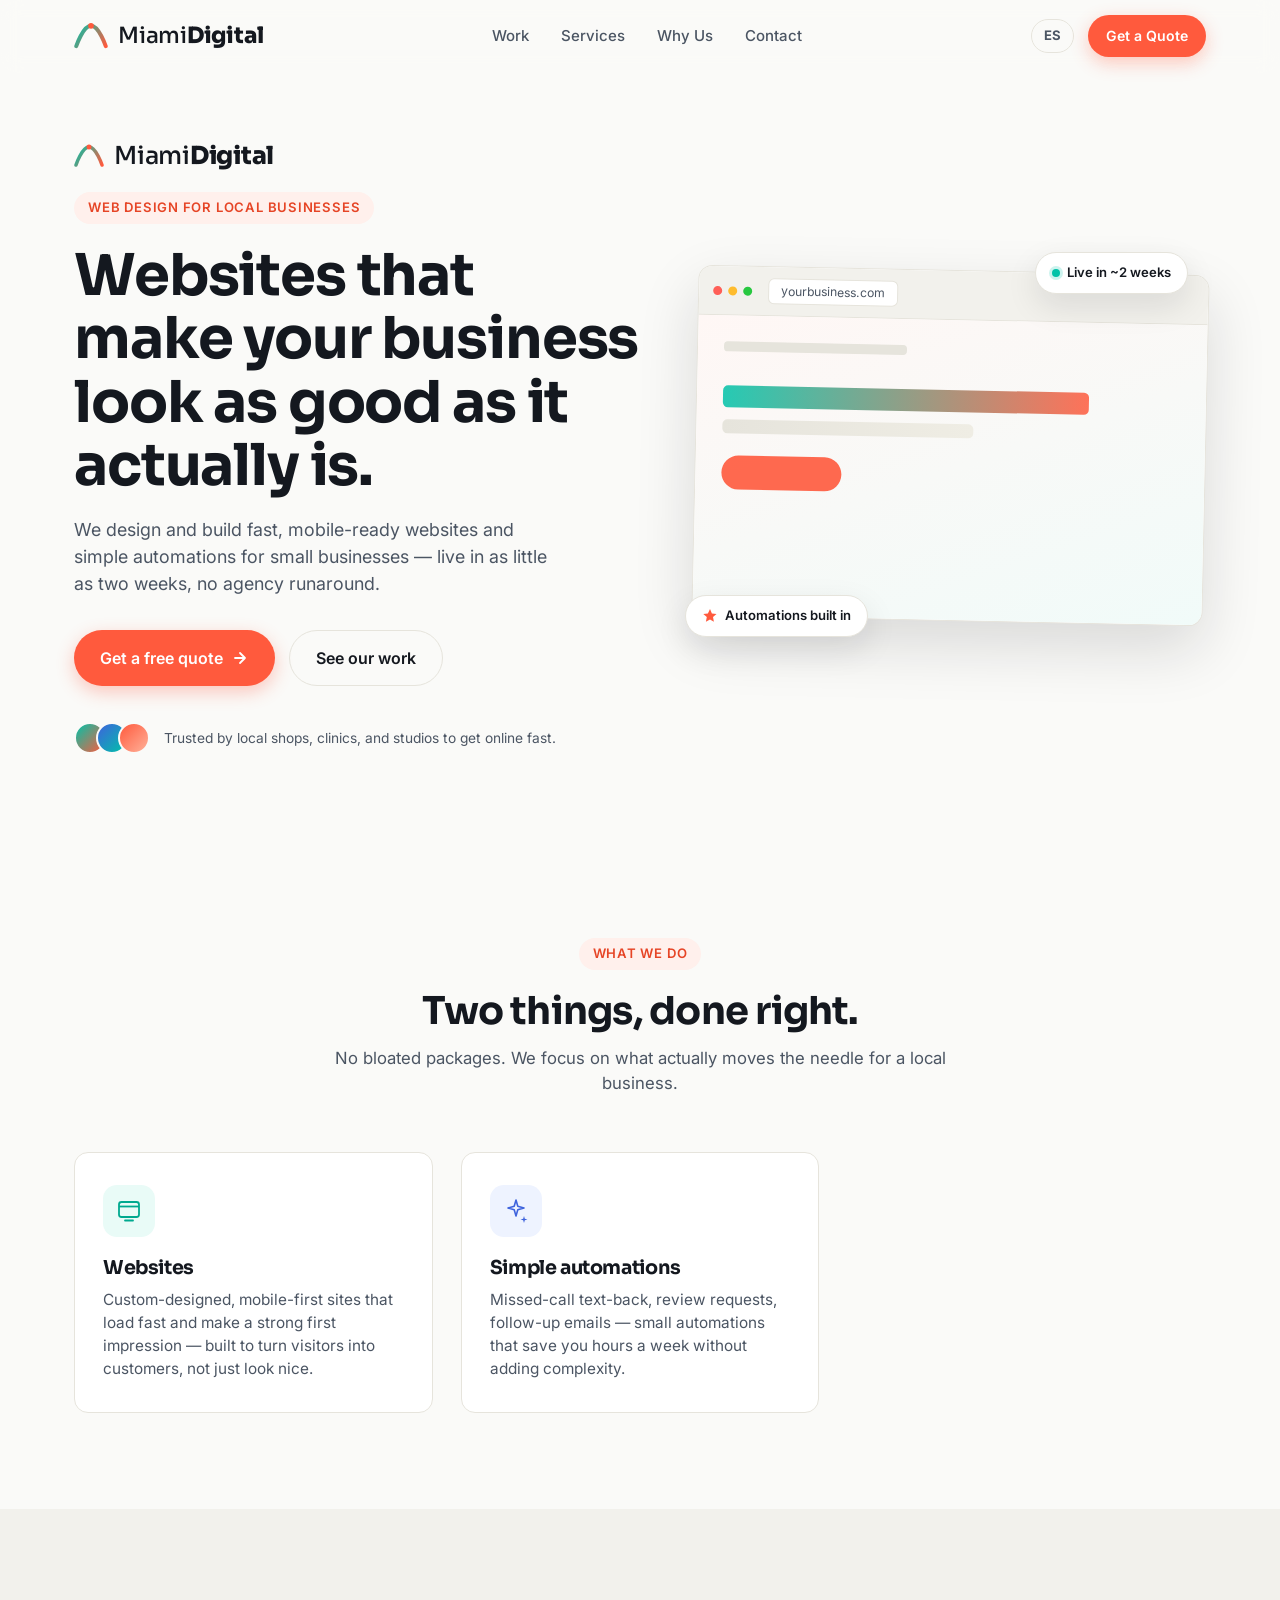
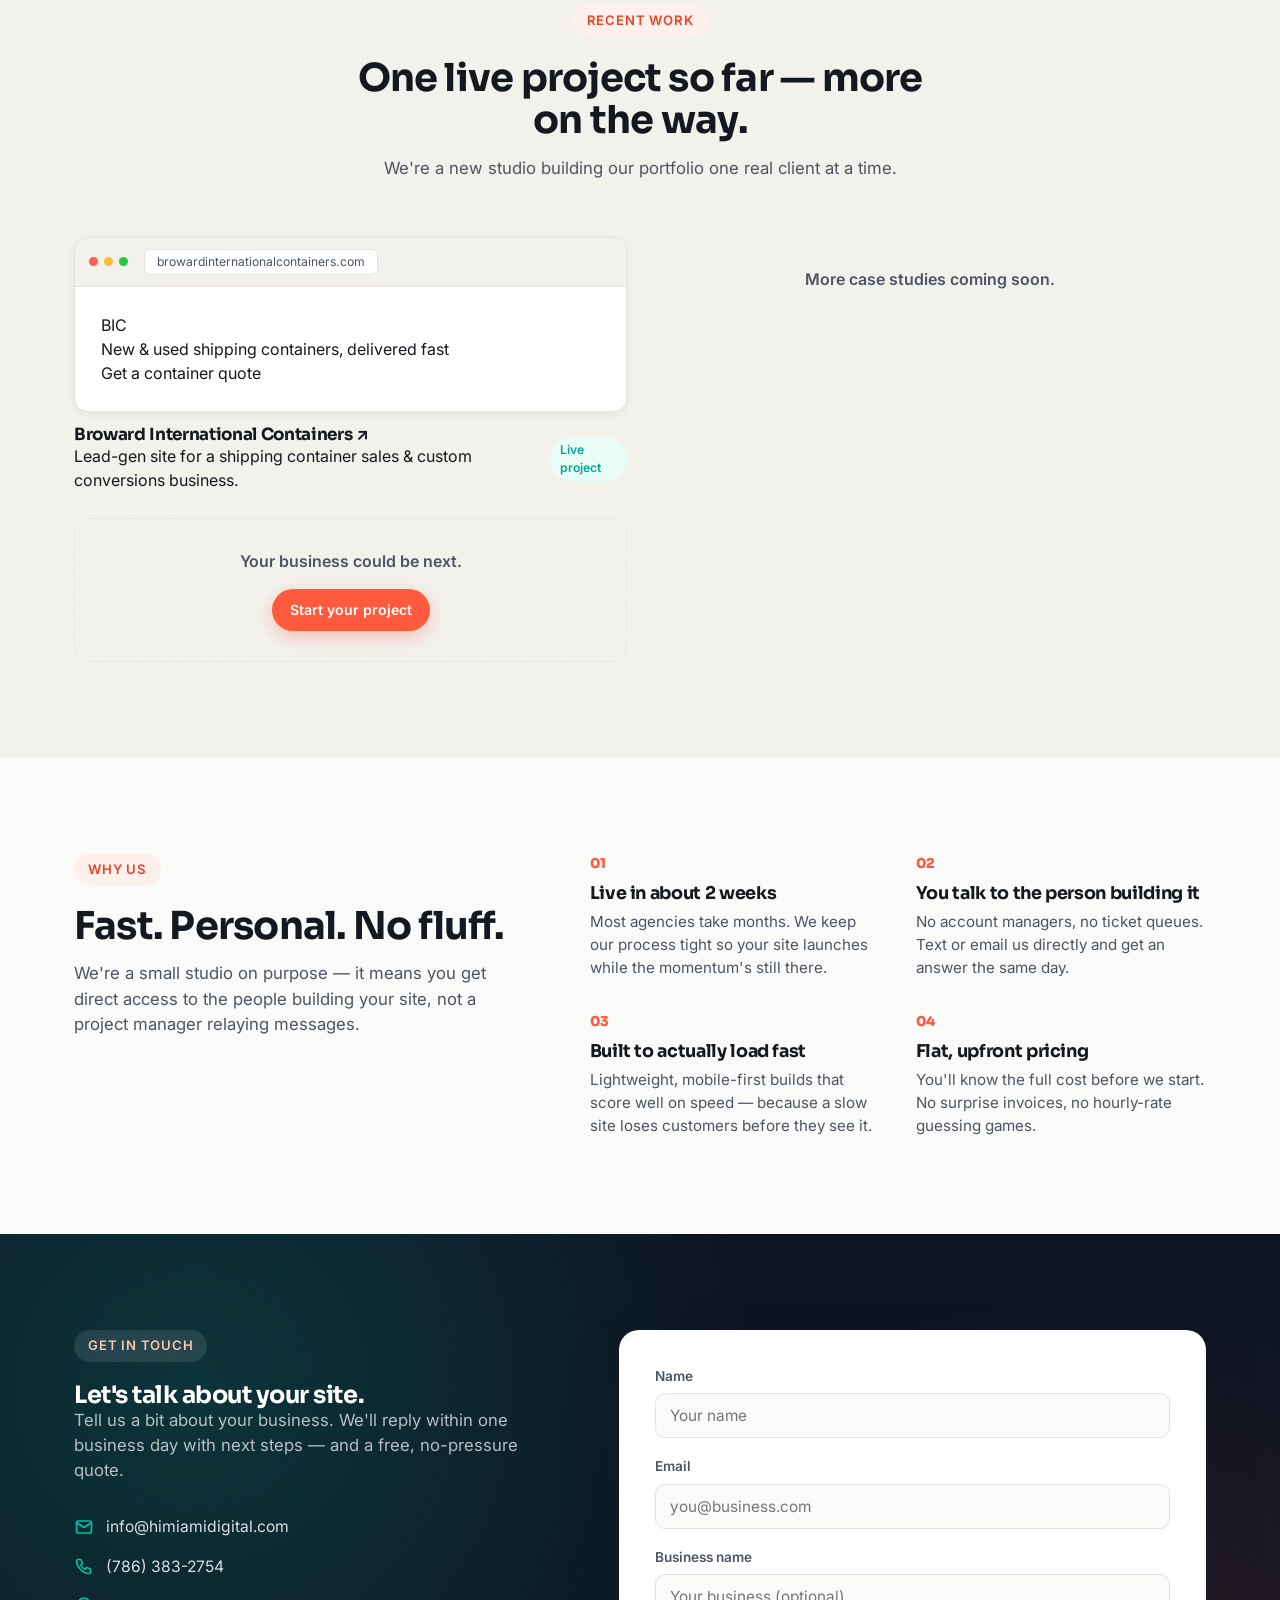
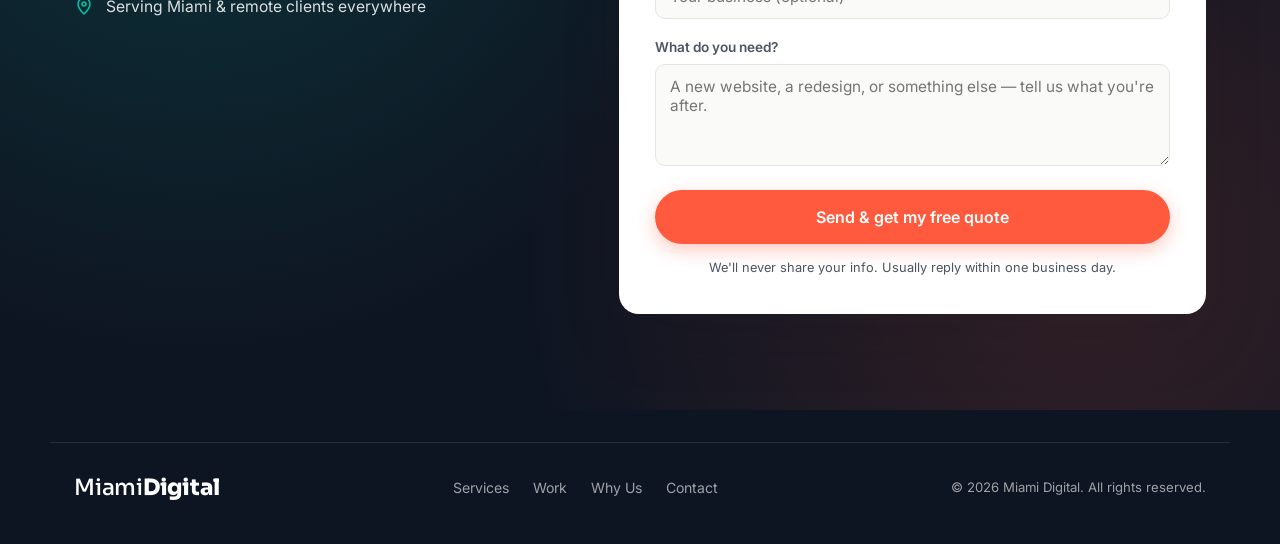
==== commit fd142a81: "Add files via upload" ====
--- a/index.html
+++ b/index.html
@@ -1,10 +1,10 @@
 <!DOCTYPE html>
-<html lang="es">
+<html lang="en">
 <head>
 <meta charset="UTF-8">
 <meta name="viewport" content="width=device-width, initial-scale=1.0">
-<title>Miami Digital — Sitios Web para Negocios Locales que Realmente Convierten</title>
-<meta name="description" content="Miami Digital crea sitios web rápidos y profesionales y automatizaciones simples para pequeños negocios locales. Solicite una cotización gratis en 24 horas.">
+<title>Miami Digital — Websites for Local Businesses That Actually Convert</title>
+<meta name="description" content="Miami Digital builds fast, professional websites and simple automations for local small businesses. Get a free quote in 24 hours.">
 <link rel="icon" href="data:image/svg+xml,<svg xmlns=%22http://www.w3.org/2000/svg%22 viewBox=%220 0 100 100%22><text y=%22.9em%22 font-size=%2290%22>🌴</text></svg>">
 <link rel="alternate" hreflang="en" href="https://himiamidigital.com/">
 <link rel="alternate" hreflang="es" href="https://himiamidigital.com/es/">
@@ -12,15 +12,15 @@
 <link rel="preconnect" href="https://fonts.googleapis.com">
 <link rel="preconnect" href="https://fonts.gstatic.com" crossorigin>
 <link href="https://fonts.googleapis.com/css2?family=Sora:wght@400;600;700;800&family=Inter:wght@400;500;600;700&display=swap" rel="stylesheet">
-<link rel="stylesheet" href="../css/styles.css">
+<link rel="stylesheet" href="css/styles.css">
 </head>
 <body>
 
-<a class="skip-link" href="#main">Saltar al contenido</a>
+<a class="skip-link" href="#main">Skip to content</a>
 
 <header class="site-header" id="site-header">
   <div class="wrap header-inner">
-    <a href="#top" class="logo" aria-label="Inicio de Miami Digital">
+    <a href="#top" class="logo" aria-label="Miami Digital home">
       <span class="logo-mark" aria-hidden="true">
         <svg width="30" height="30" viewBox="0 0 30 30" fill="none" xmlns="http://www.w3.org/2000/svg">
           <path d="M2 24 C2 24 8 6 15 6 C22 6 28 24 28 24" stroke="url(#g1)" stroke-width="3.5" stroke-linecap="round"/>
@@ -36,17 +36,17 @@
       <span class="logo-text">Miami<strong>Digital</strong></span>
     </a>
 
-    <nav class="main-nav" id="main-nav" aria-label="Principal">
-      <a href="#work">Trabajos</a>
-      <a href="#services">Servicios</a>
-      <a href="#why">Por Qué Nosotros</a>
-      <a href="#contact">Contacto</a>
+    <nav class="main-nav" id="main-nav" aria-label="Primary">
+      <a href="#work">Work</a>
+      <a href="#services">Services</a>
+      <a href="#why">Why Us</a>
+      <a href="#contact">Contact</a>
     </nav>
 
     <div class="header-actions">
-      <a href="../index.html" class="lang-switch" lang="en" hreflang="en">EN</a>
-      <a href="#contact" class="btn btn-primary btn-small">Solicitar Cotización</a>
-      <button class="nav-toggle" id="nav-toggle" aria-expanded="false" aria-controls="main-nav" aria-label="Abrir menú">
+      <a href="es/index.html" class="lang-switch" lang="es" hreflang="es">ES</a>
+      <a href="#contact" class="btn btn-primary btn-small">Get a Quote</a>
+      <button class="nav-toggle" id="nav-toggle" aria-expanded="false" aria-controls="main-nav" aria-label="Toggle menu">
         <span></span><span></span><span></span>
       </button>
     </div>
@@ -72,21 +72,21 @@
           </svg>
           <span class="hero-brand-text">Miami<strong>Digital</strong></span>
         </div>
-        <p class="eyebrow">Diseño web para negocios locales</p>
-        <h1>Sitios web que hacen que su negocio se vea tan bien como realmente es.</h1>
-        <p class="hero-sub">Diseñamos y creamos sitios web rápidos y listos para celular, y automatizaciones simples para pequeños negocios — listos en tan solo dos semanas, sin la burocracia de una agencia.</p>
+        <p class="eyebrow">Web design for local businesses</p>
+        <h1>Websites that make your business look as good as it actually is.</h1>
+        <p class="hero-sub">We design and build fast, mobile-ready websites and simple automations for small businesses — live in as little as two weeks, no agency runaround.</p>
         <div class="hero-cta-row">
           <a href="#contact" class="btn btn-primary btn-large">
-            Solicitar cotización gratis
+            Get a free quote
             <svg width="18" height="18" viewBox="0 0 18 18" fill="none"><path d="M4 9h10M9 4l5 5-5 5" stroke="currentColor" stroke-width="1.8" stroke-linecap="round" stroke-linejoin="round"/></svg>
           </a>
-          <a href="#work" class="btn btn-ghost btn-large">Ver nuestro trabajo</a>
+          <a href="#work" class="btn btn-ghost btn-large">See our work</a>
         </div>
         <div class="hero-trust">
           <div class="trust-avatars" aria-hidden="true">
             <span></span><span></span><span></span>
           </div>
-          <p>Con la confianza de tiendas locales, clínicas y estudios para salir en línea rápido.</p>
+          <p>Trusted by local shops, clinics, and studios to get online fast.</p>
         </div>
       </div>
 
@@ -94,7 +94,7 @@
         <div class="browser-mock hero-browser">
           <div class="browser-bar">
             <span class="dot dot-r"></span><span class="dot dot-y"></span><span class="dot dot-g"></span>
-            <span class="browser-url">tunegocio.com</span>
+            <span class="browser-url">yourbusiness.com</span>
           </div>
           <div class="browser-body hero-browser-body">
             <div class="mock-nav"></div>
@@ -106,11 +106,11 @@
           </div>
         </div>
         <div class="float-badge badge-top">
-          <span class="badge-dot"></span> En vivo en ~2 semanas
+          <span class="badge-dot"></span> Live in ~2 weeks
         </div>
         <div class="float-badge badge-bottom">
           <svg width="16" height="16" viewBox="0 0 16 16" fill="none"><path d="M8 1l1.9 4.6L14.5 6l-3.5 3.1.9 4.7L8 11.6 3.9 13.8l.9-4.7L1.3 6l4.6-.4L8 1z" fill="#FF5A3D"/></svg>
-          Automatizaciones incluidas
+          Automations built in
         </div>
       </div>
     </div>
@@ -120,9 +120,9 @@
   <section class="section" id="services">
     <div class="wrap">
       <div class="section-head reveal">
-        <p class="eyebrow">Qué hacemos</p>
-        <h2>Tres cosas, bien hechas.</h2>
-        <p class="section-sub">Nada de paquetes inflados. Nos enfocamos en lo que realmente mueve la aguja para un negocio local.</p>
+        <p class="eyebrow">What we do</p>
+        <h2>Two things, done right.</h2>
+        <p class="section-sub">No bloated packages. We focus on what actually moves the needle for a local business.</p>
       </div>
 
       <div class="services-grid">
@@ -130,16 +130,16 @@
           <div class="service-icon" style="--icon-bg:#E9FBF7;--icon-fg:#00A98F">
             <svg width="26" height="26" viewBox="0 0 26 26" fill="none"><rect x="3" y="4" width="20" height="15" rx="2.5" stroke="currentColor" stroke-width="1.8"/><path d="M3 8.5h20" stroke="currentColor" stroke-width="1.8"/><path d="M9 22.5h8" stroke="currentColor" stroke-width="1.8" stroke-linecap="round"/></svg>
           </div>
-          <h3>Sitios web</h3>
-          <p>Sitios diseñados a la medida, listos para celular, que cargan rápido y causan una gran primera impresión — creados para convertir visitantes en clientes, no solo para verse bien.</p>
+          <h3>Websites</h3>
+          <p>Custom-designed, mobile-first sites that load fast and make a strong first impression — built to turn visitors into customers, not just look nice.</p>
         </article>
 
         <article class="service-card reveal">
           <div class="service-icon" style="--icon-bg:#EEF3FF;--icon-fg:#3E63DD">
             <svg width="26" height="26" viewBox="0 0 26 26" fill="none"><path d="M13 2l1.8 6.2L21 10l-6.2 1.8L13 18l-1.8-6.2L5 10l6.2-1.8L13 2z" stroke="currentColor" stroke-width="1.6" stroke-linejoin="round"/><path d="M21 18l.8 2.7L24.5 21.5l-2.7.8L21 25l-.8-2.7-2.7-.8 2.7-.8L21 18z" fill="currentColor"/></svg>
           </div>
-          <h3>Automatizaciones simples</h3>
-          <p>Respuesta automática a llamadas perdidas, solicitudes de reseñas, correos de seguimiento — pequeñas automatizaciones que le ahorran horas a la semana sin agregar complejidad.</p>
+          <h3>Simple automations</h3>
+          <p>Missed-call text-back, review requests, follow-up emails — small automations that save you hours a week without adding complexity.</p>
         </article>
       </div>
     </div>
@@ -149,14 +149,14 @@
   <section class="section section-alt" id="work">
     <div class="wrap">
       <div class="section-head reveal">
-        <p class="eyebrow">Trabajo reciente</p>
-        <h2>Un proyecto real hasta ahora — vienen más.</h2>
-        <p class="section-sub">Somos un estudio nuevo construyendo nuestro portafolio un cliente real a la vez.</p>
+        <p class="eyebrow">Recent work</p>
+        <h2>One live project so far — more on the way.</h2>
+        <p class="section-sub">We're a new studio building our portfolio one real client at a time.</p>
       </div>
 
       <div class="portfolio-grid">
         <article class="portfolio-card portfolio-card-featured reveal">
-          <a href="https://browardinternationalcontainers.com/" target="_blank" rel="noopener noreferrer" class="portfolio-link" aria-label="Ver Broward International Containers (se abre en una pestaña nueva)">
+          <a href="https://browardinternationalcontainers.com/" target="_blank" rel="noopener noreferrer" class="portfolio-link" aria-label="View Broward International Containers (opens in a new tab)">
             <div class="browser-mock">
               <div class="browser-bar">
                 <span class="dot dot-r"></span><span class="dot dot-y"></span><span class="dot dot-g"></span>
@@ -164,30 +164,30 @@
               </div>
               <div class="browser-body pf-broward">
                 <div class="pf-broward-badge">BIC</div>
-                <div class="pf-broward-headline">Contenedores marítimos nuevos y usados, entregados rápido</div>
-                <div class="pf-broward-btn">Cotizar un contenedor</div>
+                <div class="pf-broward-headline">New &amp; used shipping containers, delivered fast</div>
+                <div class="pf-broward-btn">Get a container quote</div>
               </div>
             </div>
             <div class="portfolio-meta">
               <div>
                 <h3>Broward International Containers <span class="external-icon" aria-hidden="true">↗</span></h3>
-                <p class="portfolio-desc">Sitio de generación de clientes para un negocio de venta de contenedores y conversiones a la medida.</p>
+                <p class="portfolio-desc">Lead-gen site for a shipping container sales &amp; custom conversions business.</p>
               </div>
-              <span class="tag tag-live">Proyecto en vivo</span>
+              <span class="tag tag-live">Live project</span>
             </div>
           </a>
         </article>
 
         <article class="portfolio-card portfolio-card-soon reveal">
           <div class="pf-cta-inner">
-            <p>Más casos de estudio próximamente.</p>
+            <p>More case studies coming soon.</p>
           </div>
         </article>
 
         <article class="portfolio-card portfolio-card-cta reveal">
           <div class="pf-cta-inner">
-            <p>Su negocio podría ser el próximo.</p>
-            <a href="#contact" class="btn btn-primary btn-small">Empezar su proyecto</a>
+            <p>Your business could be next.</p>
+            <a href="#contact" class="btn btn-primary btn-small">Start your project</a>
           </div>
         </article>
       </div>
@@ -198,31 +198,31 @@
   <section class="section" id="why">
     <div class="wrap why-inner">
       <div class="section-head align-left reveal">
-        <p class="eyebrow">Por qué nosotros</p>
-        <h2>Rápido. Personal. Sin rodeos.</h2>
-        <p class="section-sub">Somos un estudio pequeño a propósito — eso significa que usted tiene acceso directo a las personas que construyen su sitio, no a un gerente de proyecto que transmite mensajes.</p>
+        <p class="eyebrow">Why us</p>
+        <h2>Fast. Personal. No fluff.</h2>
+        <p class="section-sub">We're a small studio on purpose — it means you get direct access to the people building your site, not a project manager relaying messages.</p>
       </div>
 
       <div class="why-grid">
         <div class="why-item reveal">
           <span class="why-num">01</span>
-          <h3>En vivo en unas 2 semanas</h3>
-          <p>La mayoría de las agencias tardan meses. Mantenemos nuestro proceso ágil para que su sitio se lance mientras el impulso todavía está ahí.</p>
+          <h3>Live in about 2 weeks</h3>
+          <p>Most agencies take months. We keep our process tight so your site launches while the momentum's still there.</p>
         </div>
         <div class="why-item reveal">
           <span class="why-num">02</span>
-          <h3>Usted habla con quien lo construye</h3>
-          <p>Sin gerentes de cuenta, sin filas de tickets. Escríbanos o mándenos un correo directamente y reciba una respuesta el mismo día.</p>
+          <h3>You talk to the person building it</h3>
+          <p>No account managers, no ticket queues. Text or email us directly and get an answer the same day.</p>
         </div>
         <div class="why-item reveal">
           <span class="why-num">03</span>
-          <h3>Creado para cargar realmente rápido</h3>
-          <p>Construcciones ligeras y listas para celular que puntúan bien en velocidad — porque un sitio lento pierde clientes antes de que lo vean.</p>
+          <h3>Built to actually load fast</h3>
+          <p>Lightweight, mobile-first builds that score well on speed — because a slow site loses customers before they see it.</p>
         </div>
         <div class="why-item reveal">
           <span class="why-num">04</span>
-          <h3>Precios fijos y transparentes</h3>
-          <p>Sabrá el costo total antes de comenzar. Sin facturas sorpresa, ni juegos de adivinanza por hora.</p>
+          <h3>Flat, upfront pricing</h3>
+          <p>You'll know the full cost before we start. No surprise invoices, no hourly-rate guessing games.</p>
         </div>
       </div>
     </div>
@@ -232,9 +232,9 @@
   <section class="section section-contact" id="contact">
     <div class="wrap contact-inner">
       <div class="contact-copy reveal">
-        <p class="eyebrow eyebrow-light">Contáctenos</p>
-        <h2>Hablemos de su sitio.</h2>
-        <p class="section-sub section-sub-light">Cuéntenos un poco sobre su negocio. Le responderemos en un día hábil con los próximos pasos — y una cotización gratuita, sin compromiso.</p>
+        <p class="eyebrow eyebrow-light">Get in touch</p>
+        <h2>Let's talk about your site.</h2>
+        <p class="section-sub section-sub-light">Tell us a bit about your business. We'll reply within one business day with next steps — and a free, no-pressure quote.</p>
 
         <ul class="contact-points">
           <li>
@@ -247,39 +247,39 @@
           </li>
           <li>
             <svg width="20" height="20" viewBox="0 0 20 20" fill="none"><path d="M10 2a6 6 0 00-6 6c0 4.5 6 10 6 10s6-5.5 6-10a6 6 0 00-6-6z" stroke="currentColor" stroke-width="1.6" stroke-linejoin="round"/><circle cx="10" cy="8" r="2" stroke="currentColor" stroke-width="1.6"/></svg>
-            <span>Servimos a Miami y a clientes remotos en todas partes</span>
+            <span>Serving Miami &amp; remote clients everywhere</span>
           </li>
         </ul>
       </div>
 
       <form class="contact-form reveal" id="contact-form" novalidate action="https://formspree.io/f/meeybvaw" method="POST">
-        <input type="hidden" name="_subject" value="Nueva solicitud de cotización — Sitio de Miami Digital (Español)">
+        <input type="hidden" name="_subject" value="New quote request — Miami Digital site">
         <div class="form-row">
-          <label for="name">Nombre</label>
-          <input type="text" id="name" name="name" placeholder="Su nombre" required>
+          <label for="name">Name</label>
+          <input type="text" id="name" name="name" placeholder="Your name" required>
         </div>
         <div class="form-row">
-          <label for="email">Correo electrónico</label>
-          <input type="email" id="email" name="email" placeholder="usted@negocio.com" required>
+          <label for="email">Email</label>
+          <input type="email" id="email" name="email" placeholder="you@business.com" required>
         </div>
         <div class="form-row">
-          <label for="business">Nombre del negocio</label>
-          <input type="text" id="business" name="business" placeholder="Su negocio (opcional)">
+          <label for="business">Business name</label>
+          <input type="text" id="business" name="business" placeholder="Your business (optional)">
         </div>
         <div class="form-row">
-          <label for="message">¿Qué necesita?</label>
-          <textarea id="message" name="message" rows="4" placeholder="Un sitio nuevo, un rediseño, o algo más — cuéntenos qué busca." required></textarea>
+          <label for="message">What do you need?</label>
+          <textarea id="message" name="message" rows="4" placeholder="A new website, a redesign, or something else — tell us what you're after." required></textarea>
         </div>
         <button type="submit" class="btn btn-primary btn-large btn-full" id="form-submit-btn">
-          Enviar y obtener mi cotización gratis
+          Send &amp; get my free quote
         </button>
-        <p class="form-note">Nunca compartiremos su información. Normalmente respondemos en un día hábil.</p>
-        <p class="form-error" id="form-error" hidden>Algo salió mal al enviar su mensaje — intente de nuevo, o escríbanos directamente.</p>
+        <p class="form-note">We'll never share your info. Usually reply within one business day.</p>
+        <p class="form-error" id="form-error" hidden>Something went wrong sending your message — please try again, or email us directly.</p>
 
         <div class="form-success" id="form-success" hidden>
           <svg width="40" height="40" viewBox="0 0 40 40" fill="none"><circle cx="20" cy="20" r="19" stroke="#00C2A8" stroke-width="2"/><path d="M12 20.5l5.5 5.5L28 14" stroke="#00C2A8" stroke-width="2.5" stroke-linecap="round" stroke-linejoin="round"/></svg>
-          <h3>¡Gracias, lo recibimos!</h3>
-          <p>Nos pondremos en contacto dentro de un día hábil.</p>
+          <h3>Thanks — got it!</h3>
+          <p>We'll be in touch within one business day.</p>
         </div>
       </form>
     </div>
@@ -292,20 +292,20 @@
     <a href="#top" class="logo footer-logo">
       <span class="logo-text">Miami<strong>Digital</strong></span>
     </a>
-    <nav class="footer-nav" aria-label="Pie de página">
-      <a href="#services">Servicios</a>
-      <a href="#work">Trabajos</a>
-      <a href="#why">Por Qué Nosotros</a>
-      <a href="#contact">Contacto</a>
+    <nav class="footer-nav" aria-label="Footer">
+      <a href="#services">Services</a>
+      <a href="#work">Work</a>
+      <a href="#why">Why Us</a>
+      <a href="#contact">Contact</a>
     </nav>
-    <p class="footer-copy">&copy; 2026 Miami Digital. Todos los derechos reservados.</p>
+    <p class="footer-copy">&copy; 2026 Miami Digital. All rights reserved.</p>
   </div>
 </footer>
 
-<button class="back-to-top" id="back-to-top" aria-label="Volver arriba">
+<button class="back-to-top" id="back-to-top" aria-label="Back to top">
   <svg width="18" height="18" viewBox="0 0 18 18" fill="none"><path d="M9 14V4M9 4l-5 5M9 4l5 5" stroke="currentColor" stroke-width="1.8" stroke-linecap="round" stroke-linejoin="round"/></svg>
 </button>
 
-<script src="../js/script.js"></script>
+<script src="js/script.js"></script>
 </body>
 </html>
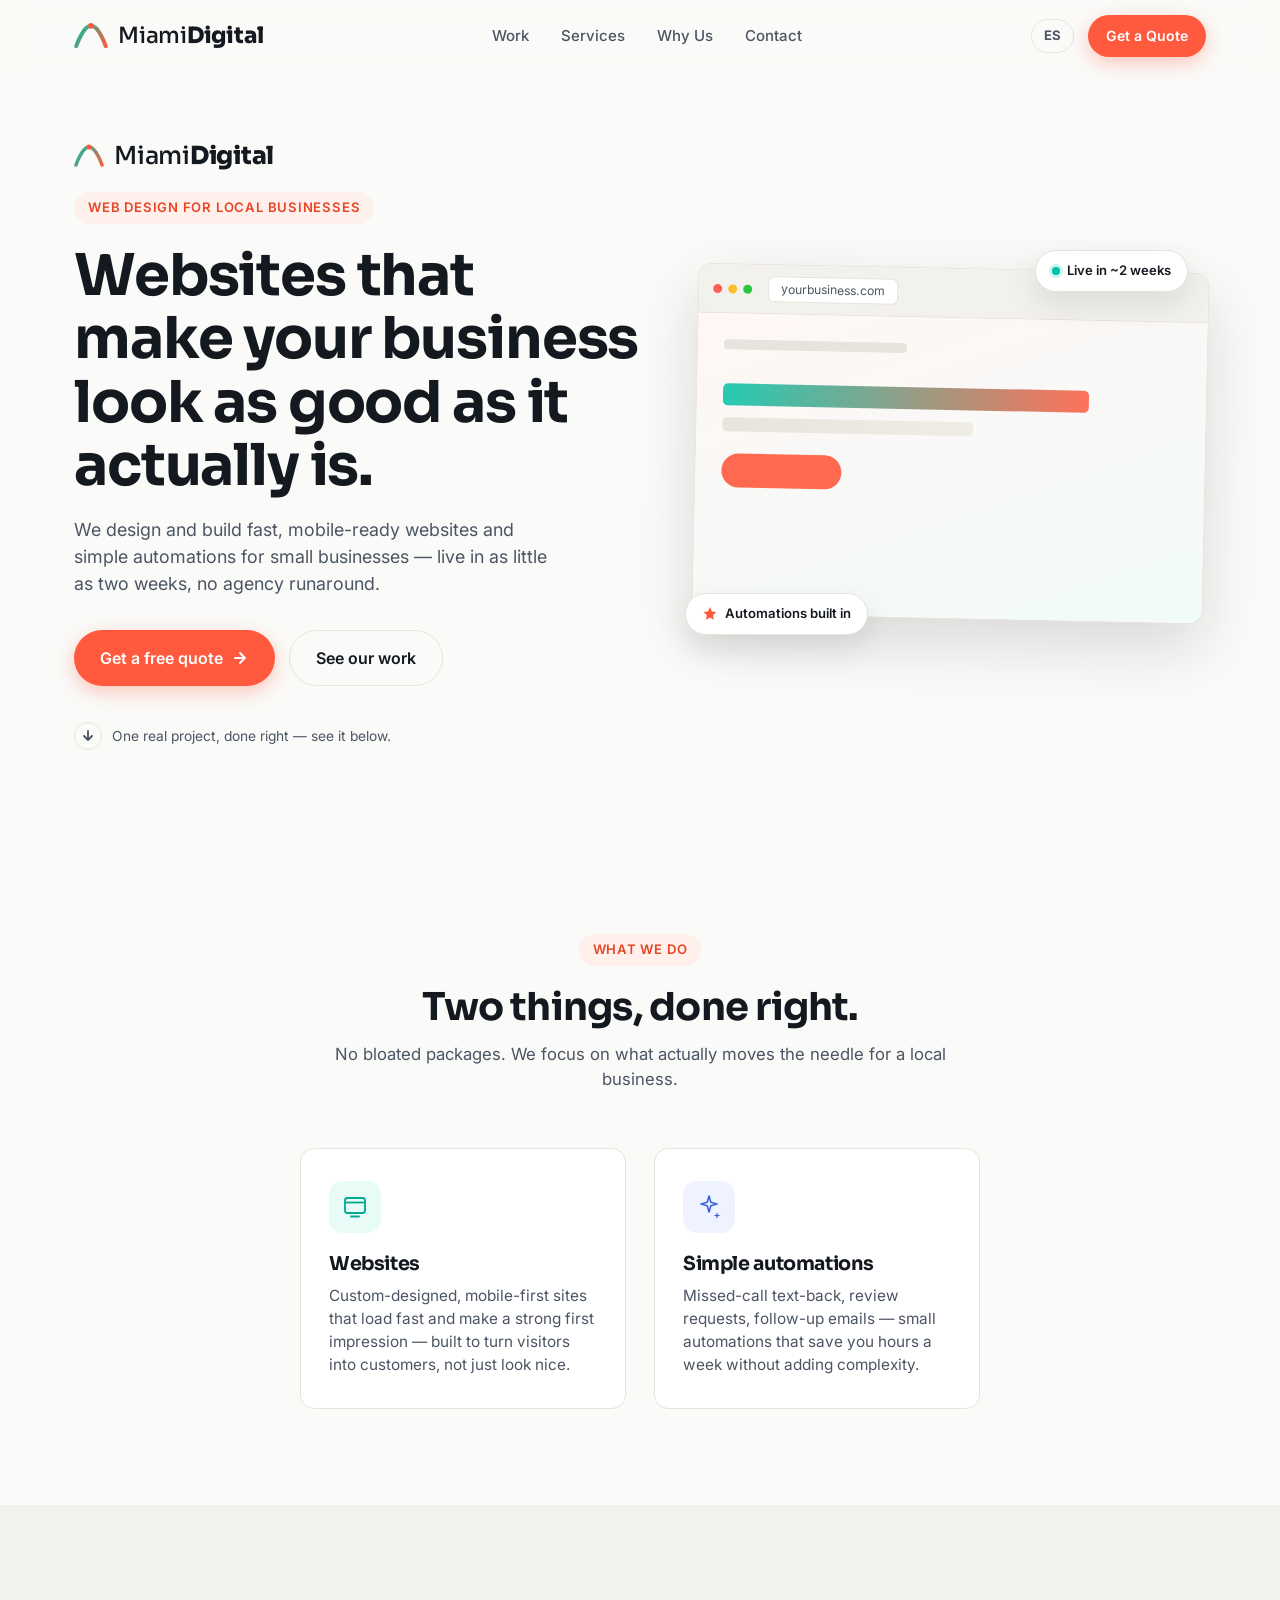
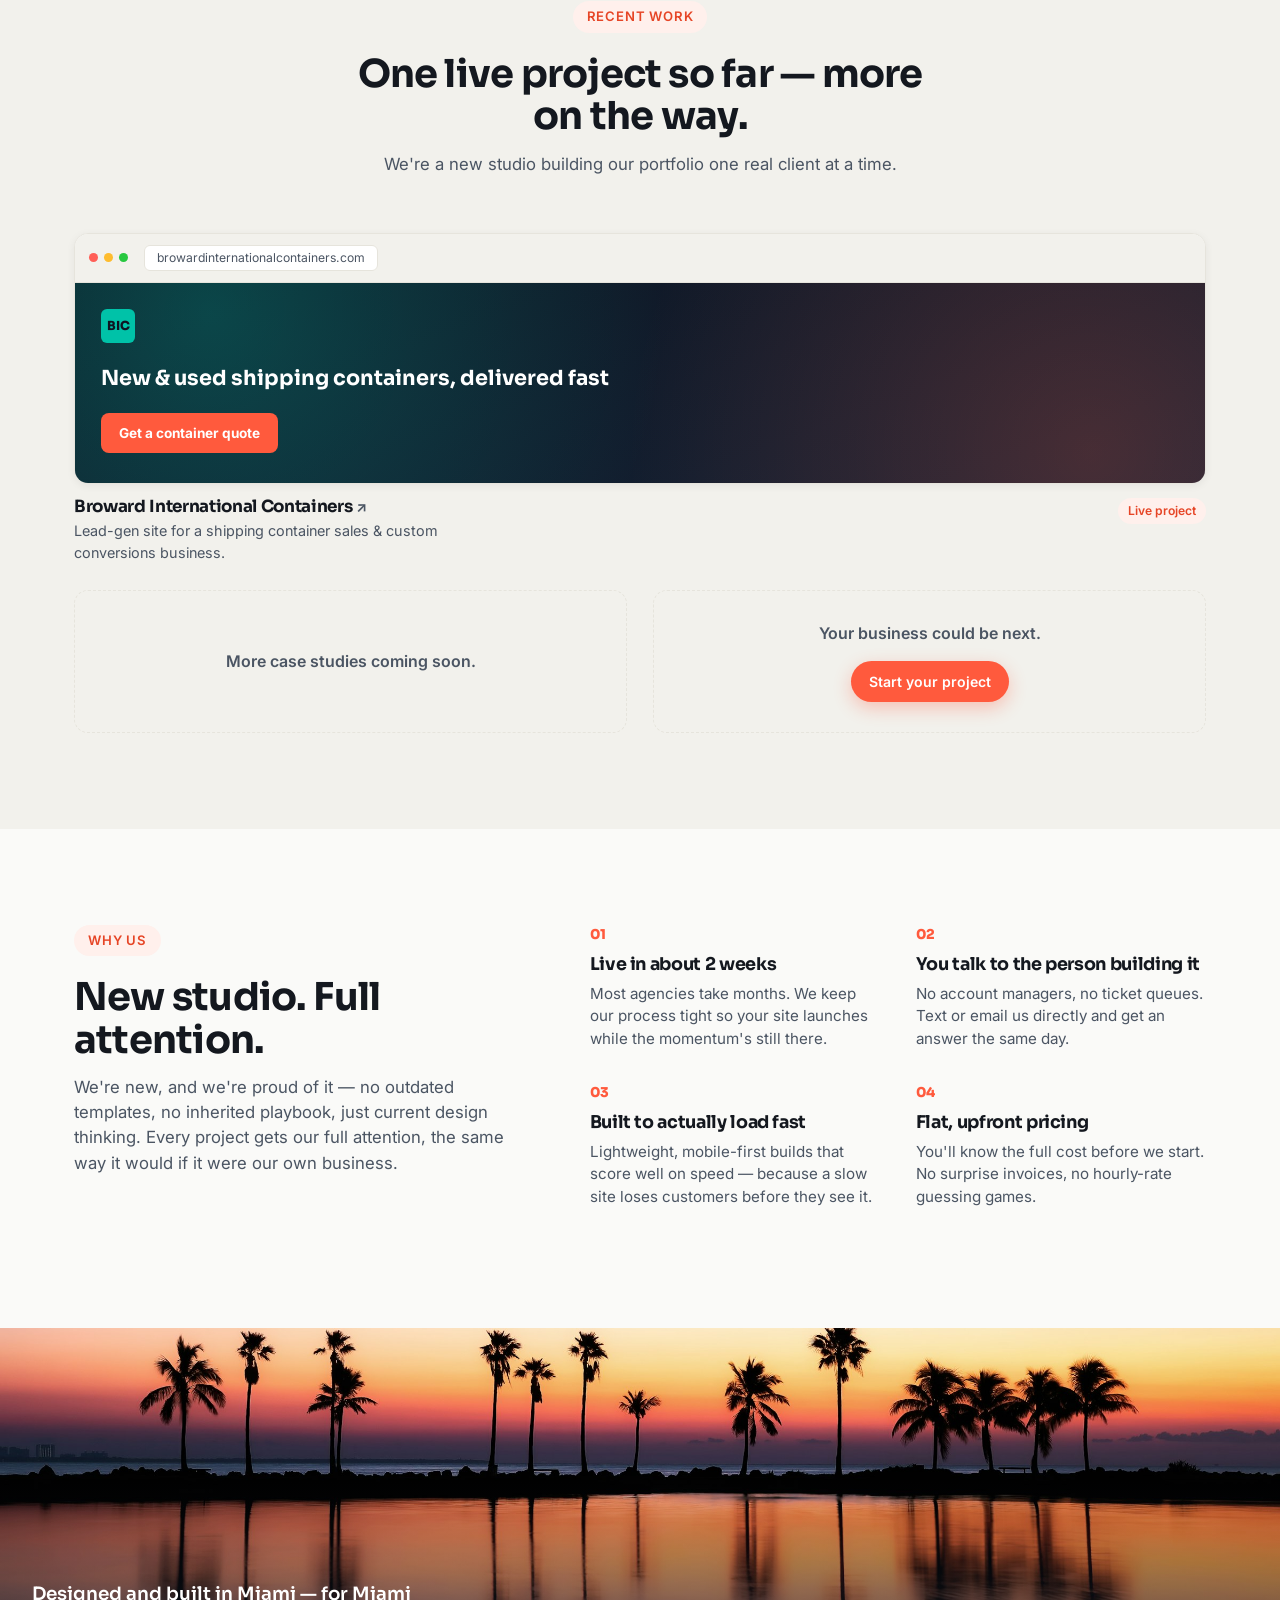
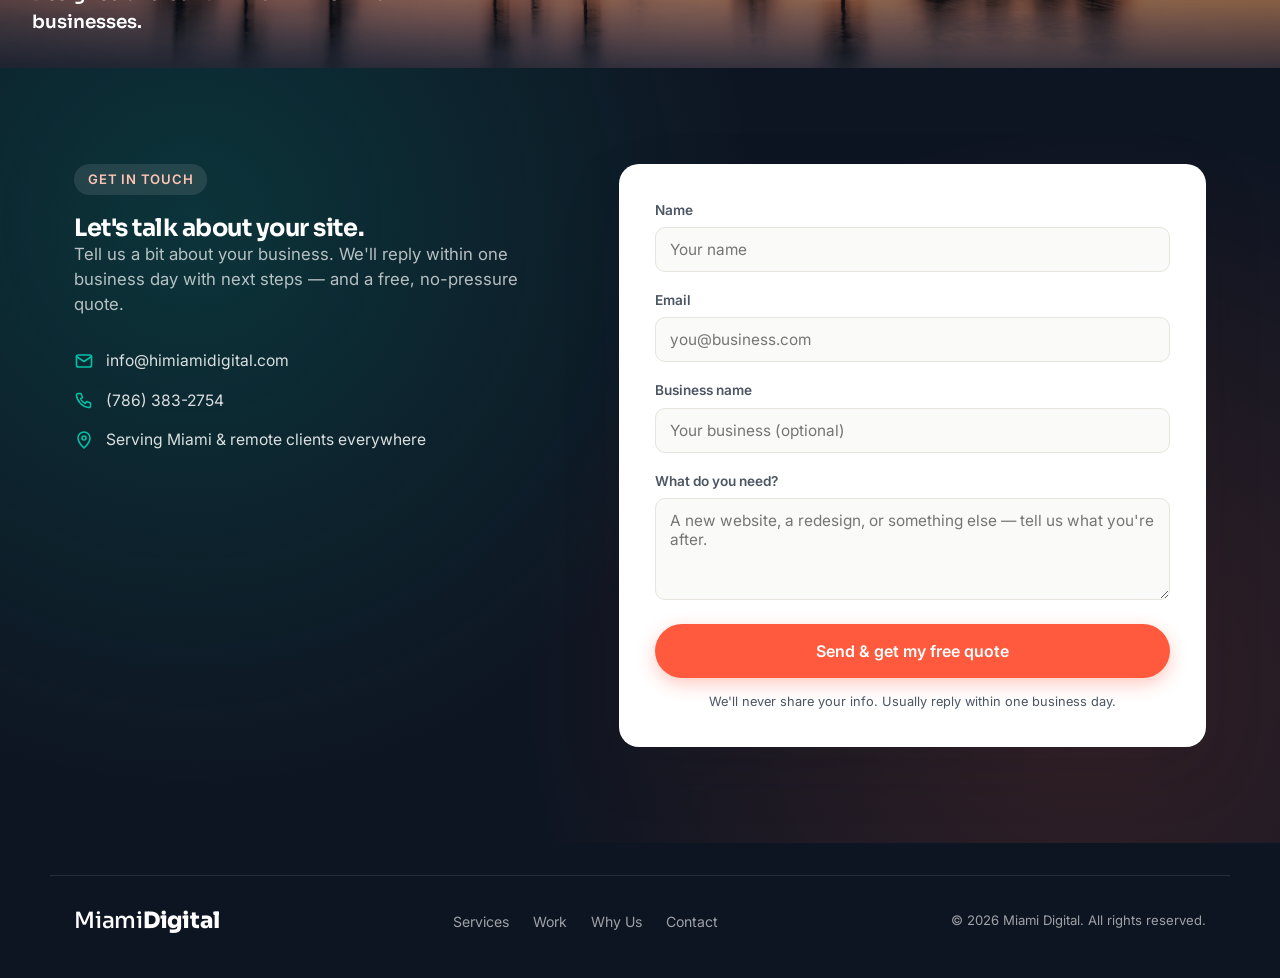
==== commit 74b35367: "Sync local site files with GitHub Pages repo" ====
--- a/index.html
+++ b/index.html
@@ -6,6 +6,20 @@
 <title>Miami Digital — Websites for Local Businesses That Actually Convert</title>
 <meta name="description" content="Miami Digital builds fast, professional websites and simple automations for local small businesses. Get a free quote in 24 hours.">
 <link rel="icon" href="data:image/svg+xml,<svg xmlns=%22http://www.w3.org/2000/svg%22 viewBox=%220 0 100 100%22><text y=%22.9em%22 font-size=%2290%22>🌴</text></svg>">
+<meta property="og:type" content="website">
+<meta property="og:site_name" content="Miami Digital">
+<meta property="og:url" content="https://himiamidigital.com/">
+<meta property="og:title" content="Miami Digital — Websites for Local Businesses That Actually Convert">
+<meta property="og:description" content="Fast, professional websites and simple automations for local small businesses. Get a free quote in 24 hours.">
+<meta property="og:image" content="https://himiamidigital.com/assets/og-image.jpg">
+<meta property="og:image:width" content="1200">
+<meta property="og:image:height" content="630">
+<meta property="og:locale" content="en_US">
+<meta property="og:locale:alternate" content="es_ES">
+<meta name="twitter:card" content="summary_large_image">
+<meta name="twitter:title" content="Miami Digital — Websites for Local Businesses That Actually Convert">
+<meta name="twitter:description" content="Fast, professional websites and simple automations for local small businesses. Get a free quote in 24 hours.">
+<meta name="twitter:image" content="https://himiamidigital.com/assets/og-image.jpg">
 <link rel="alternate" hreflang="en" href="https://himiamidigital.com/">
 <link rel="alternate" hreflang="es" href="https://himiamidigital.com/es/">
 <link rel="alternate" hreflang="x-default" href="https://himiamidigital.com/">
@@ -82,12 +96,12 @@
           </a>
           <a href="#work" class="btn btn-ghost btn-large">See our work</a>
         </div>
-        <div class="hero-trust">
-          <div class="trust-avatars" aria-hidden="true">
-            <span></span><span></span><span></span>
-          </div>
-          <p>Trusted by local shops, clinics, and studios to get online fast.</p>
-        </div>
+        <a href="#work" class="hero-trust">
+          <span class="hero-trust-arrow" aria-hidden="true">
+            <svg width="16" height="16" viewBox="0 0 16 16" fill="none"><path d="M8 3v9M8 12l-4-4M8 12l4-4" stroke="currentColor" stroke-width="1.8" stroke-linecap="round" stroke-linejoin="round"/></svg>
+          </span>
+          <p>One real project, done right — see it below.</p>
+        </a>
       </div>
 
       <div class="hero-visual reveal" aria-hidden="true">
@@ -199,8 +213,8 @@
     <div class="wrap why-inner">
       <div class="section-head align-left reveal">
         <p class="eyebrow">Why us</p>
-        <h2>Fast. Personal. No fluff.</h2>
-        <p class="section-sub">We're a small studio on purpose — it means you get direct access to the people building your site, not a project manager relaying messages.</p>
+        <h2>New studio. Full attention.</h2>
+        <p class="section-sub">We're new, and we're proud of it — no outdated templates, no inherited playbook, just current design thinking. Every project gets our full attention, the same way it would if it were our own business.</p>
       </div>
 
       <div class="why-grid">
@@ -225,6 +239,14 @@
           <p>You'll know the full cost before we start. No surprise invoices, no hourly-rate guessing games.</p>
         </div>
       </div>
+    </div>
+  </section>
+
+  <!-- MIAMI BAND -->
+  <section class="miami-band" aria-label="Based in Miami">
+    <img src="assets/miami-palms.jpg" alt="Palm trees silhouetted against a Miami sunset" loading="lazy">
+    <div class="miami-band-overlay">
+      <p class="miami-band-text">Designed and built in Miami — for Miami businesses.</p>
     </div>
   </section>
 
--- a/css/styles.css
+++ b/css/styles.css
@@ -260,19 +260,27 @@
 
 .hero-cta-row { display: flex; gap: 14px; flex-wrap: wrap; margin-bottom: 36px; }
 
-.hero-trust { display: flex; align-items: center; gap: 14px; }
-.trust-avatars { display: flex; }
-.trust-avatars span {
-  width: 32px; height: 32px;
+.hero-trust {
+  display: inline-flex;
+  align-items: center;
+  gap: 10px;
+  color: var(--ink-soft);
+  transition: color 0.2s ease;
+}
+.hero-trust:hover { color: var(--coral-dark); }
+.hero-trust-arrow {
+  display: flex;
+  align-items: center;
+  justify-content: center;
+  width: 28px; height: 28px;
   border-radius: 50%;
-  border: 2.5px solid var(--bg);
-  margin-left: -10px;
-  background: linear-gradient(135deg, var(--teal-bright), var(--coral));
-}
-.trust-avatars span:first-child { margin-left: 0; }
-.trust-avatars span:nth-child(2) { background: linear-gradient(135deg, #3E63DD, var(--teal-bright)); }
-.trust-avatars span:nth-child(3) { background: linear-gradient(135deg, var(--coral), #FFB199); }
-.hero-trust p { font-size: 0.86rem; color: var(--ink-soft); }
+  border: 1.5px solid var(--border);
+  color: inherit;
+  flex-shrink: 0;
+  transition: border-color 0.2s ease, transform 0.2s ease;
+}
+.hero-trust:hover .hero-trust-arrow { border-color: var(--coral); transform: translateY(2px); }
+.hero-trust p { font-size: 0.86rem; }
 
 /* Hero visual / browser mock */
 .hero-visual { position: relative; }
@@ -375,8 +383,10 @@
 /* Services */
 .services-grid {
   display: grid;
-  grid-template-columns: repeat(3, 1fr);
+  grid-template-columns: repeat(2, 1fr);
   gap: 28px;
+  max-width: 680px;
+  margin: 0 auto;
 }
 .service-card {
   background: var(--white);
@@ -414,15 +424,12 @@
 .portfolio-card .browser-mock { box-shadow: var(--shadow-sm); transition: box-shadow 0.3s var(--ease); }
 .portfolio-card:hover .browser-mock { box-shadow: var(--shadow-md); }
 
-.pf-nails { background: linear-gradient(160deg, #FFF4E8, #FFE3D6); min-height: 170px; padding: 22px; }
-.pf-beauty { background: linear-gradient(160deg, #EAF6F4, #DFF3EE); min-height: 170px; padding: 22px; }
-.pf-brows { background: linear-gradient(160deg, #EEF1FF, #E4E9FF); min-height: 170px; padding: 22px; }
-
 .portfolio-meta {
   display: flex;
   align-items: center;
   justify-content: space-between;
   margin-top: 14px;
+  gap: 16px;
 }
 .portfolio-meta h3 { font-size: 1.05rem; }
 .tag {
@@ -432,9 +439,11 @@
   background: #E9FBF7;
   padding: 4px 10px;
   border-radius: 999px;
-}
-
-.portfolio-card-cta {
+  white-space: nowrap;
+}
+
+.portfolio-card-cta,
+.portfolio-card-soon {
   border: 1.5px dashed var(--border);
   border-radius: var(--radius-md);
   display: flex;
@@ -444,6 +453,72 @@
 }
 .pf-cta-inner { text-align: center; padding: 30px; }
 .pf-cta-inner p { font-weight: 600; margin-bottom: 16px; color: var(--ink-soft); }
+.portfolio-card-soon .pf-cta-inner p { margin-bottom: 0; color: var(--ink-soft); }
+
+/* Featured (real) portfolio project */
+.portfolio-card-featured { grid-column: 1 / -1; }
+.portfolio-link { display: block; }
+.portfolio-link .portfolio-meta { align-items: flex-start; }
+
+.pf-broward {
+  background: linear-gradient(160deg, var(--navy), #142235);
+  min-height: 200px;
+  padding: 26px;
+  position: relative;
+  overflow: hidden;
+}
+.pf-broward::before {
+  content: '';
+  position: absolute;
+  inset: 0;
+  background:
+    radial-gradient(circle at 12% 15%, rgba(0,194,168,0.28), transparent 45%),
+    radial-gradient(circle at 90% 85%, rgba(255,90,61,0.22), transparent 45%);
+  pointer-events: none;
+}
+.pf-broward-badge {
+  position: relative;
+  display: inline-flex;
+  align-items: center;
+  justify-content: center;
+  width: 34px; height: 34px;
+  background: var(--teal-bright);
+  color: var(--navy);
+  font-family: 'Sora', sans-serif;
+  font-weight: 800;
+  font-size: 0.78rem;
+  border-radius: 6px;
+  margin-bottom: 22px;
+}
+.pf-broward-headline {
+  position: relative;
+  font-family: 'Sora', sans-serif;
+  font-weight: 700;
+  font-size: 1.3rem;
+  line-height: 1.25;
+  color: #fff;
+  max-width: 70%;
+  margin-bottom: 22px;
+}
+.pf-broward-btn {
+  position: relative;
+  display: inline-block;
+  background: var(--coral);
+  color: #fff;
+  font-weight: 700;
+  font-size: 0.85rem;
+  padding: 10px 18px;
+  border-radius: 8px;
+}
+
+.external-icon { color: var(--ink-soft); font-size: 0.85em; }
+.portfolio-desc { color: var(--ink-soft); font-size: 0.9rem; margin-top: 4px; max-width: 44ch; }
+.tag-live { color: var(--coral-dark); background: #FFF0EC; }
+
+@media (max-width: 700px) {
+  .pf-broward-headline { max-width: 100%; font-size: 1.1rem; }
+  .portfolio-link .portfolio-meta { flex-direction: column; align-items: flex-start; gap: 10px; }
+}
 
 /* Why us */
 .why-inner {
@@ -468,6 +543,34 @@
 }
 .why-item h3 { font-size: 1.1rem; margin-bottom: 8px; }
 .why-item p { color: var(--ink-soft); font-size: 0.95rem; }
+
+/* ---------- Miami band ---------- */
+.miami-band {
+  position: relative;
+  height: 340px;
+  overflow: hidden;
+}
+.miami-band img {
+  width: 100%;
+  height: 100%;
+  object-fit: cover;
+  object-position: center 65%;
+}
+.miami-band-overlay {
+  position: absolute;
+  inset: 0;
+  display: flex;
+  align-items: flex-end;
+  padding: 32px;
+  background: linear-gradient(0deg, rgba(14,21,34,0.75), transparent 55%);
+}
+.miami-band-text {
+  color: #fff;
+  font-family: 'Sora', sans-serif;
+  font-weight: 600;
+  font-size: 1.15rem;
+  max-width: 480px;
+}
 
 /* ---------- Contact ---------- */
 .section-contact {
@@ -662,6 +765,8 @@
   .float-badge { font-size: 0.72rem; padding: 8px 12px; }
   .badge-top { top: -14px; right: 8px; }
   .badge-bottom { bottom: -14px; left: -6px; }
+  .miami-band { height: 220px; }
+  .miami-band-text { font-size: 1rem; max-width: 100%; }
 }
 
 @media (max-width: 420px) {
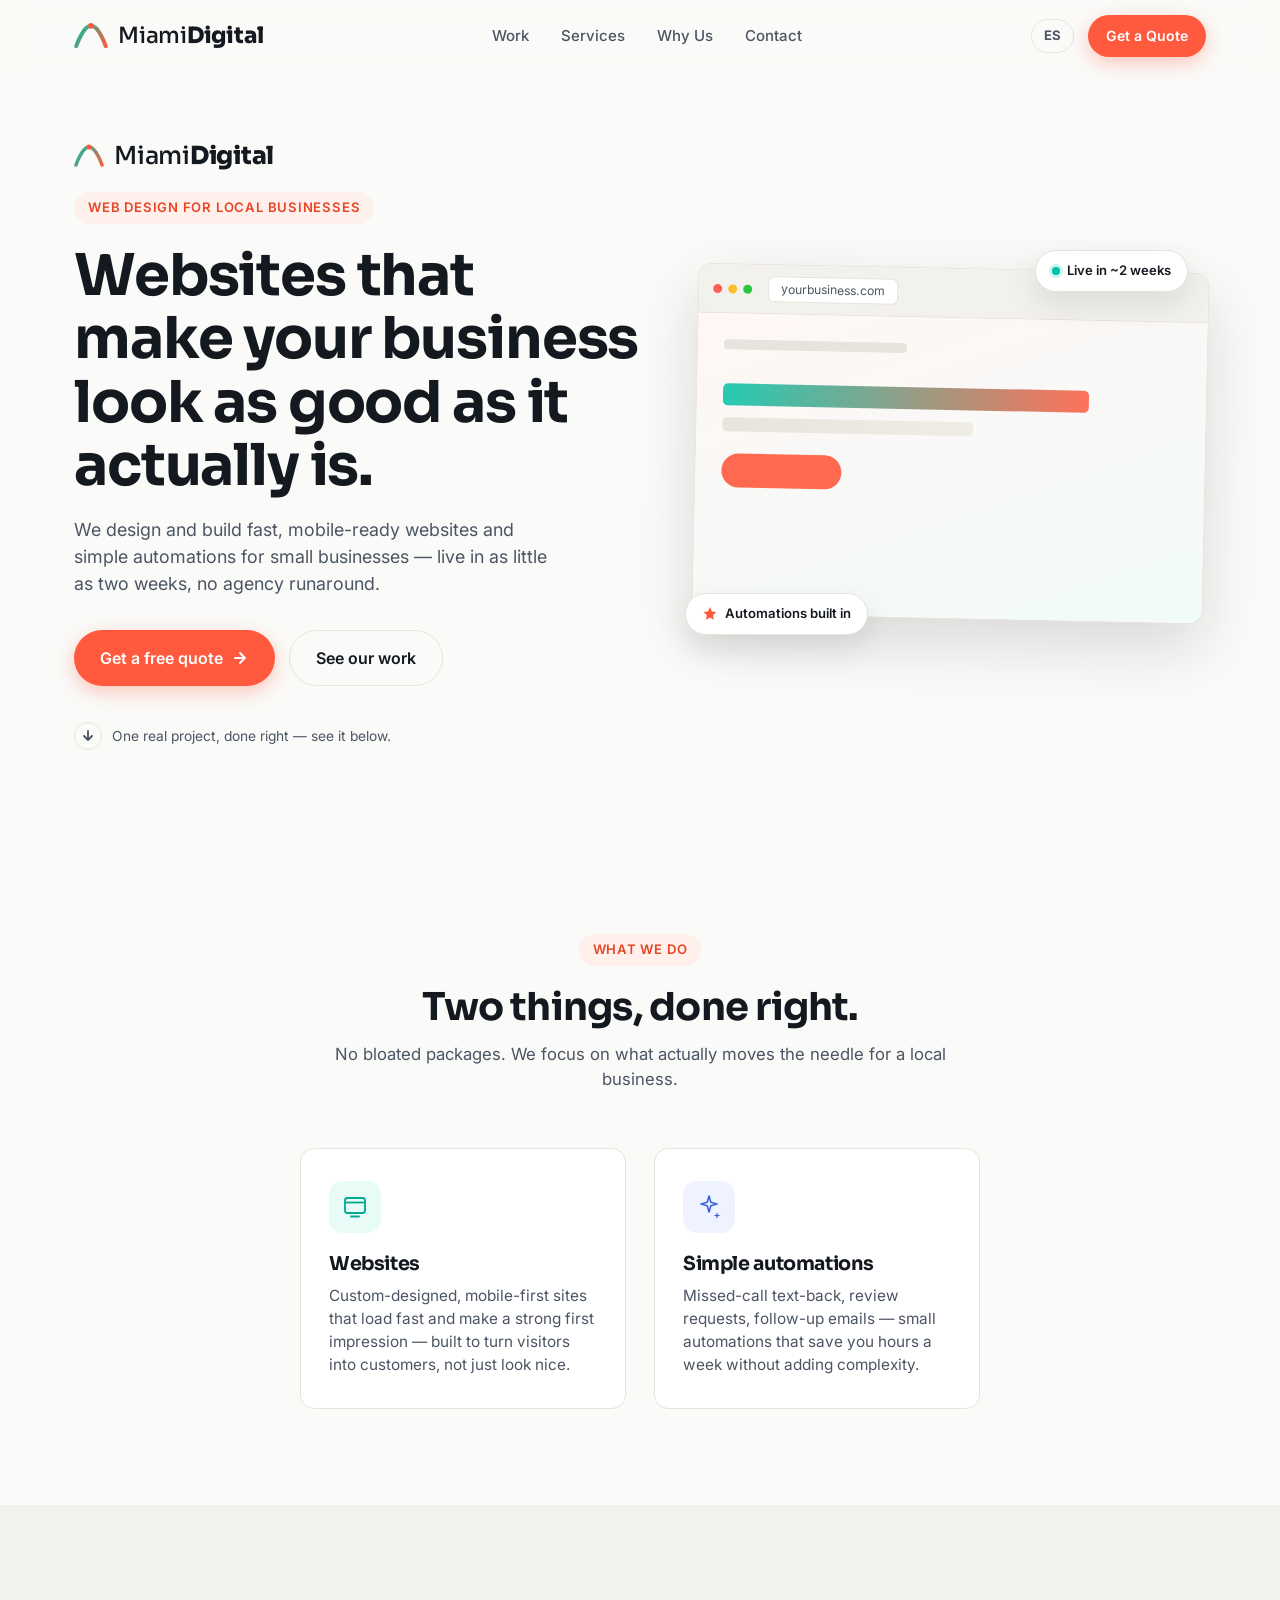
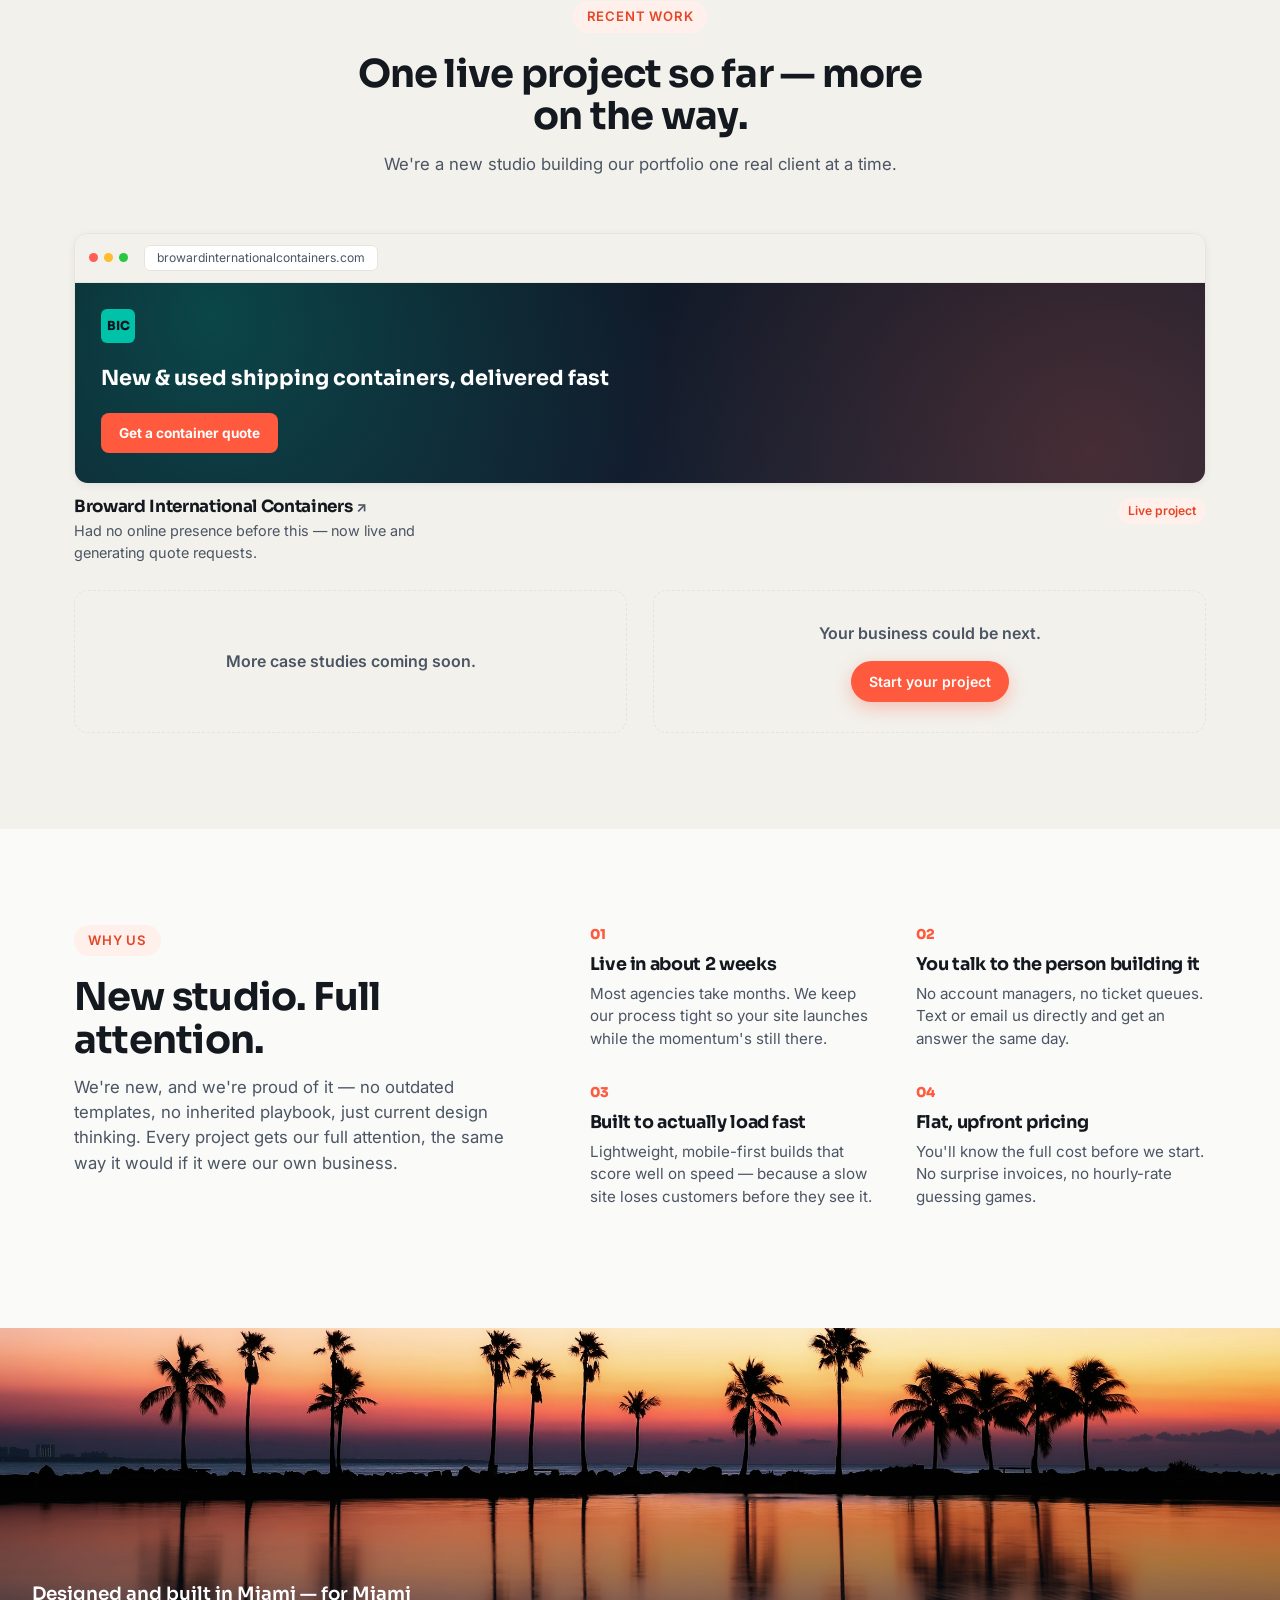
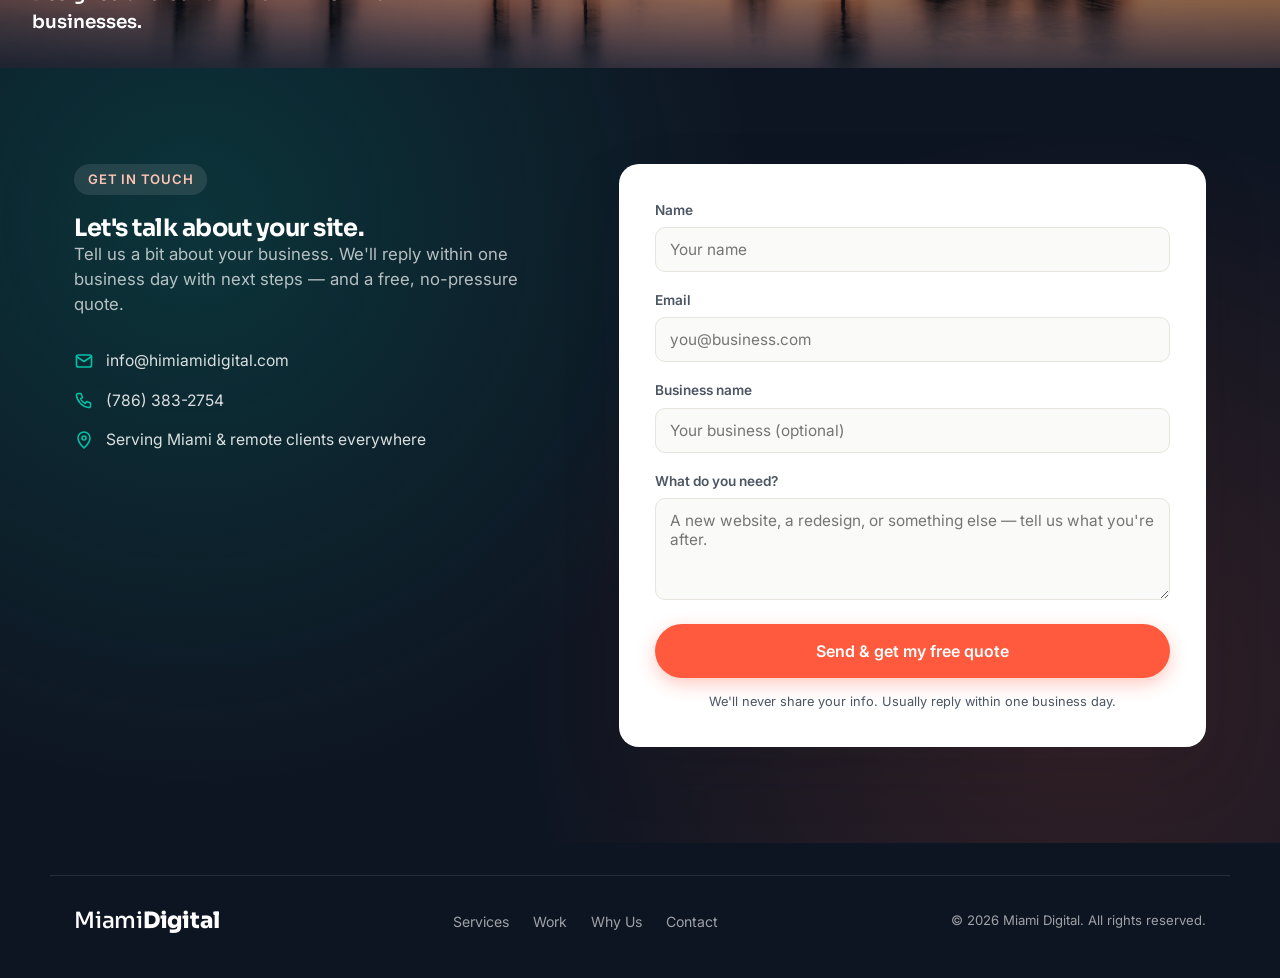
==== commit 52fd22de: "Add outcome description to Broward Containers case study" ====
--- a/index.html
+++ b/index.html
@@ -185,7 +185,7 @@
             <div class="portfolio-meta">
               <div>
                 <h3>Broward International Containers <span class="external-icon" aria-hidden="true">↗</span></h3>
-                <p class="portfolio-desc">Lead-gen site for a shipping container sales &amp; custom conversions business.</p>
+                <p class="portfolio-desc">Had no online presence before this — now live and generating quote requests.</p>
               </div>
               <span class="tag tag-live">Live project</span>
             </div>
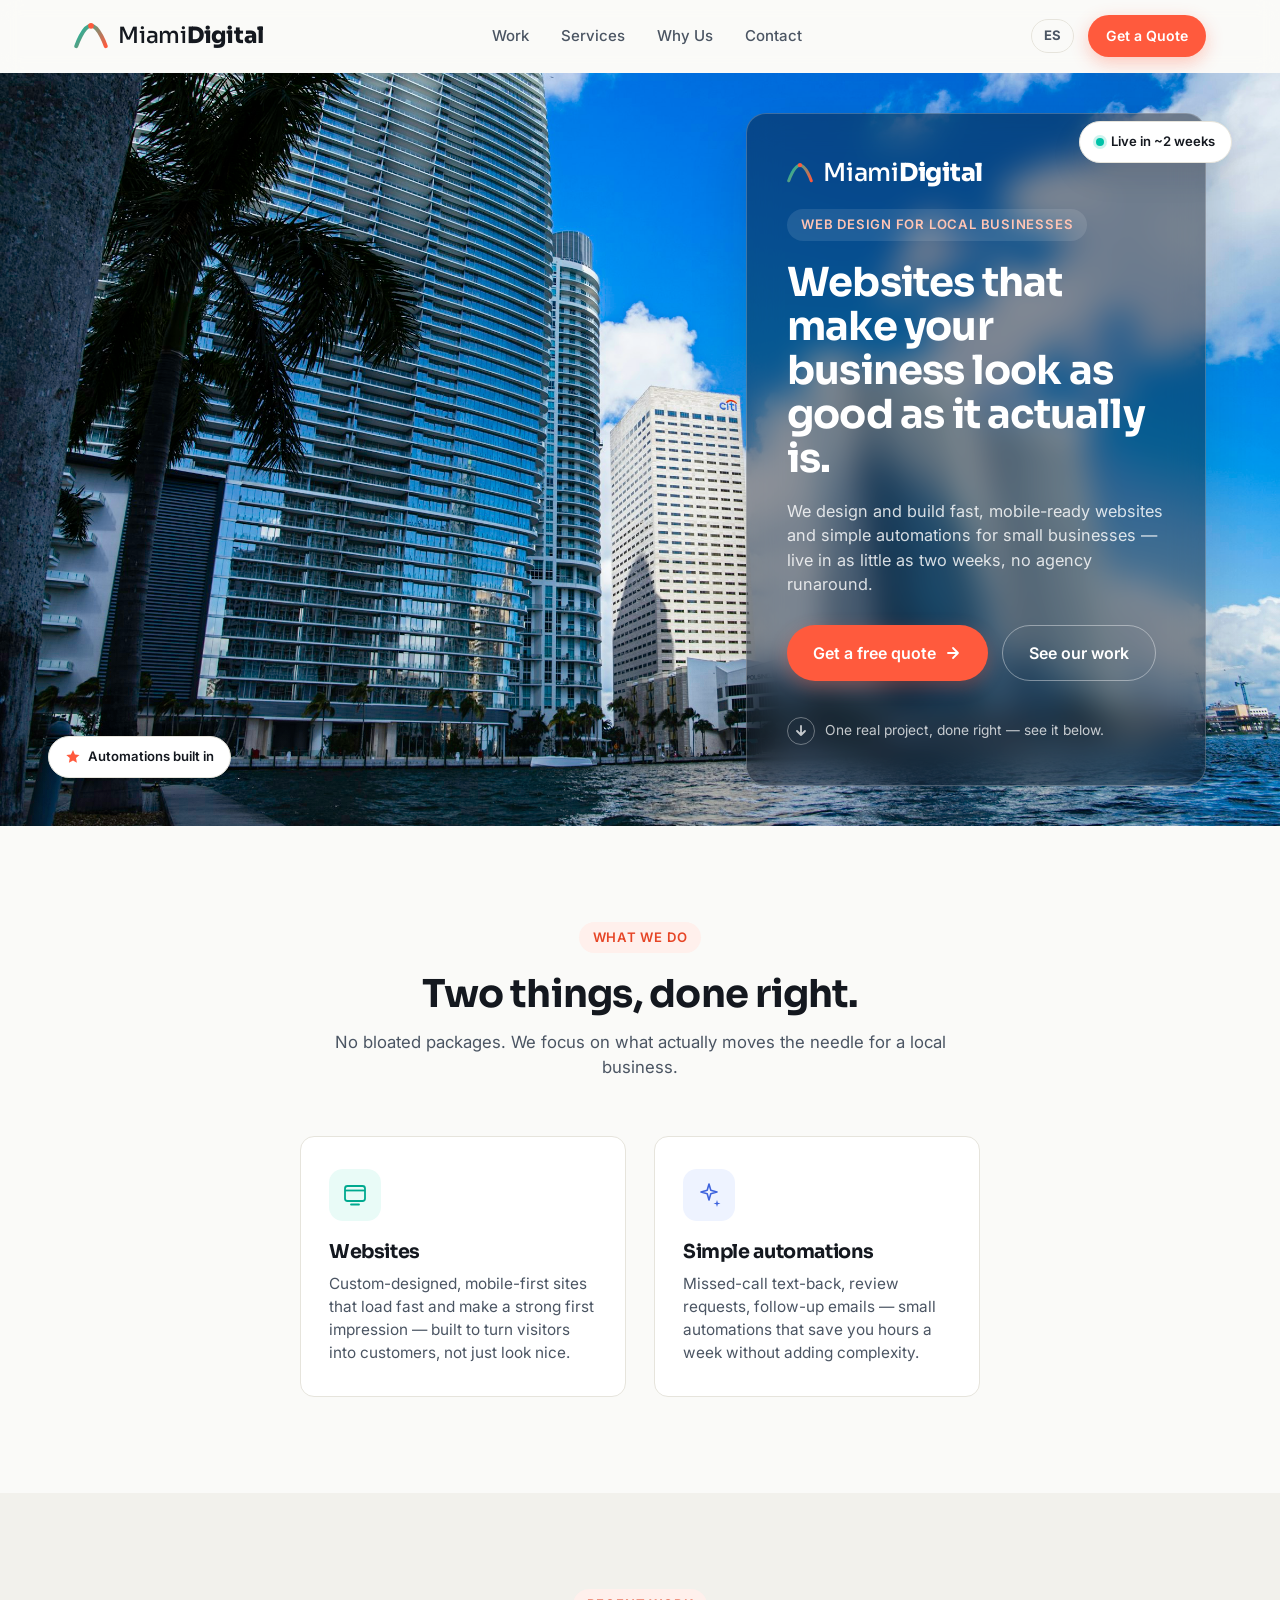
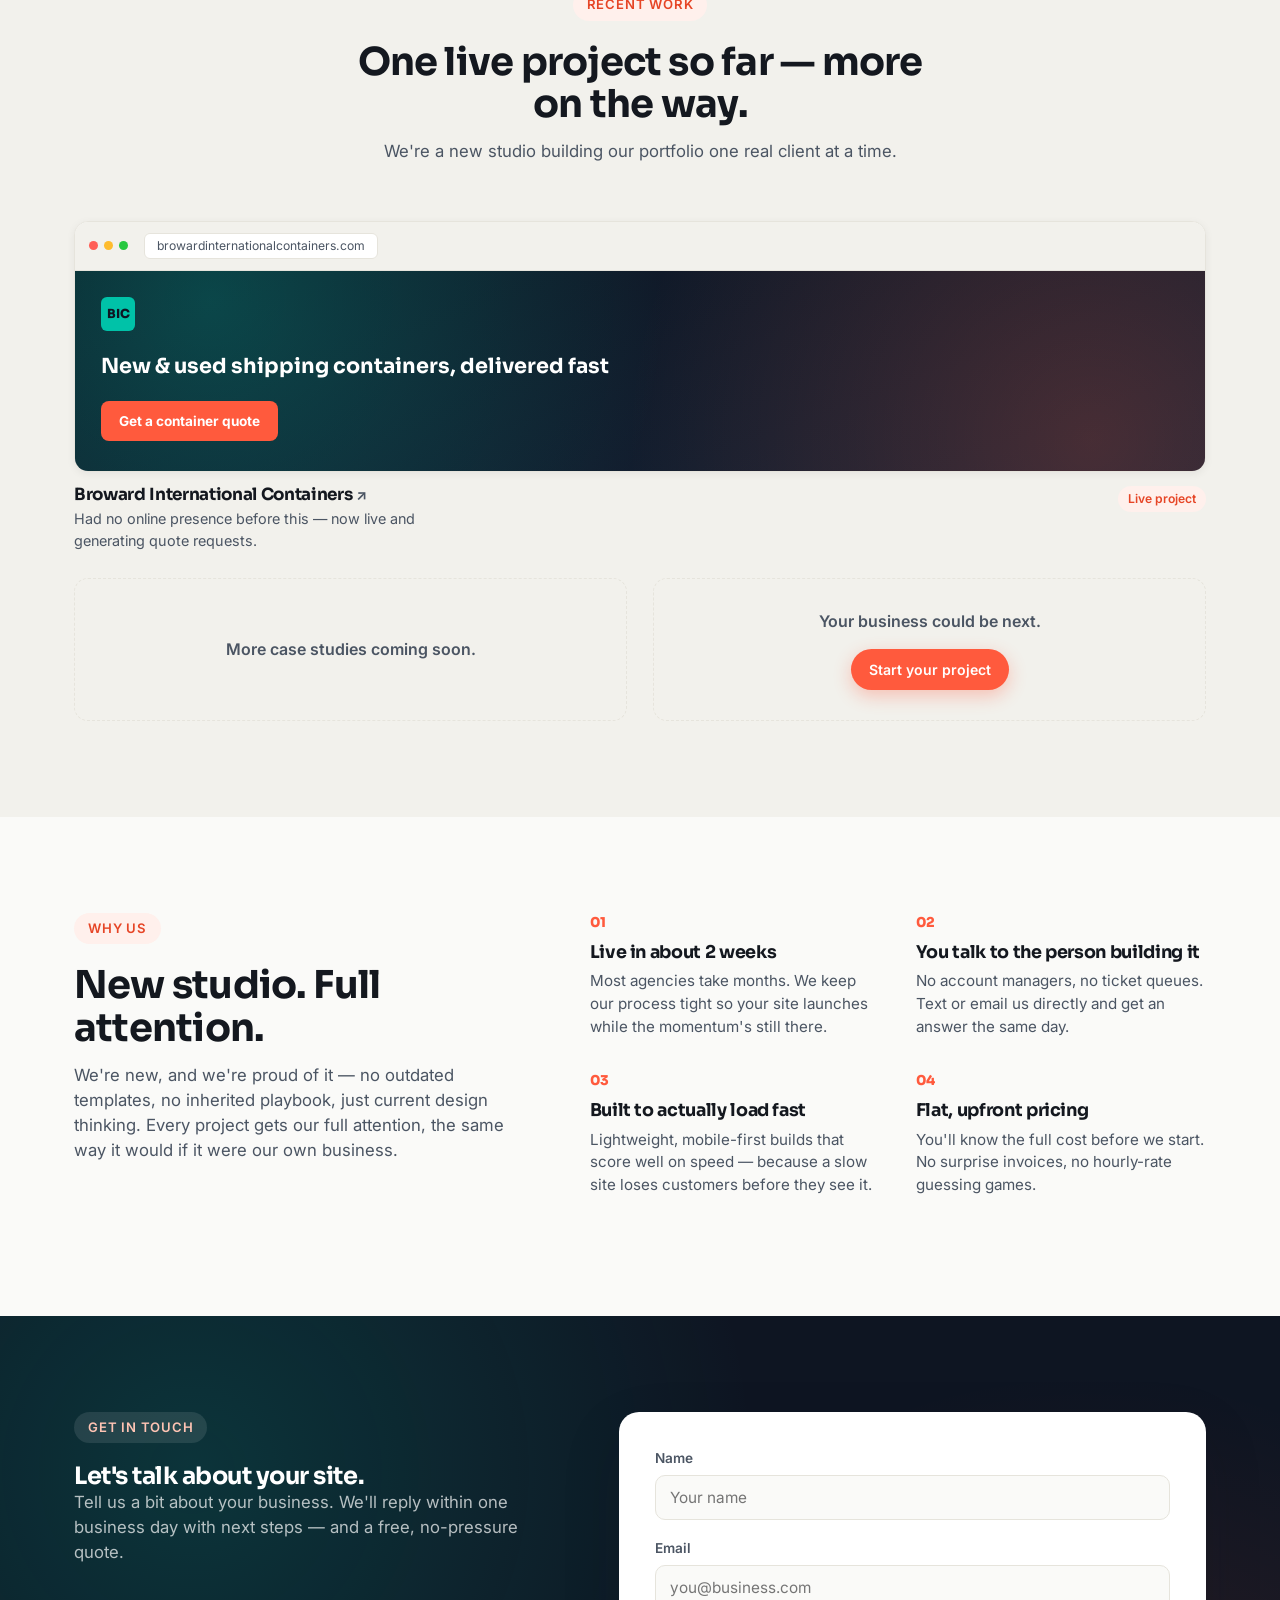
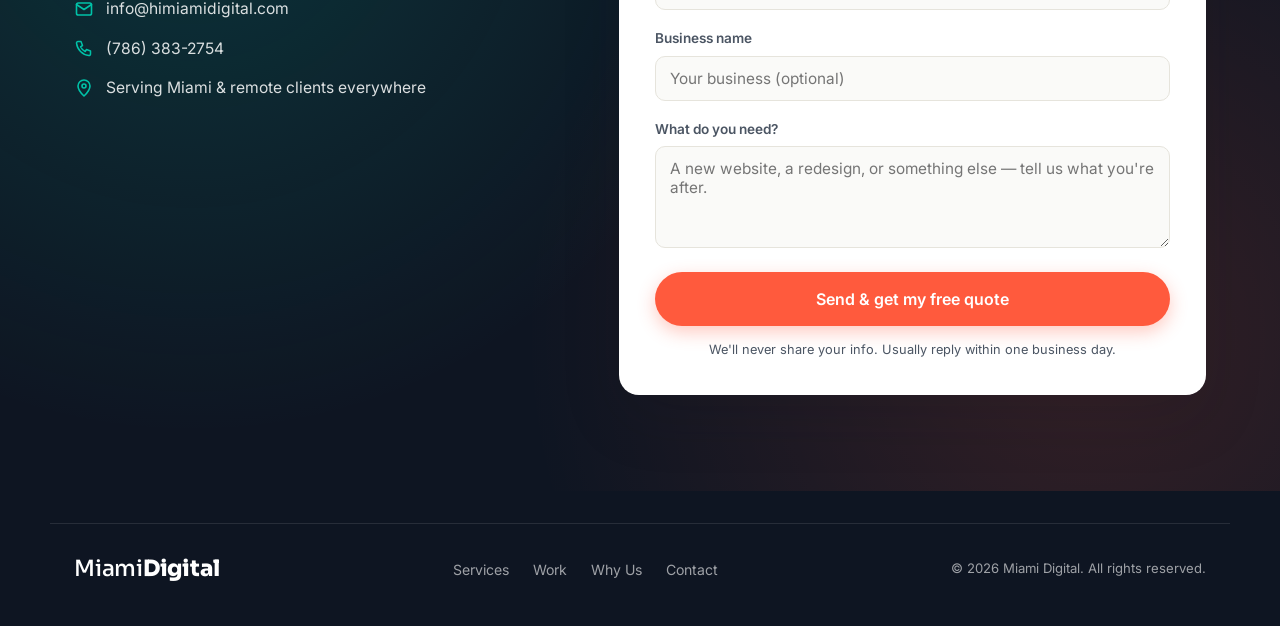
==== commit 51dfcd32: "Replace hero with bright cinematic Miami skyline photo, remove palm-tree band" ====
--- a/index.html
+++ b/index.html
@@ -71,10 +71,11 @@
 
   <!-- HERO -->
   <section class="hero" id="top">
-    <div class="wrap hero-inner">
-      <div class="hero-copy reveal">
+    <div class="hero-photo-bg" style="background-image:url('assets/miami-hero.jpg')" aria-hidden="true"></div>
+    <div class="wrap hero-photo-wrap">
+      <div class="hero-card reveal">
         <div class="hero-brand">
-          <svg width="30" height="30" viewBox="0 0 30 30" fill="none" xmlns="http://www.w3.org/2000/svg" aria-hidden="true">
+          <svg width="26" height="26" viewBox="0 0 30 30" fill="none" xmlns="http://www.w3.org/2000/svg" aria-hidden="true">
             <path d="M2 24 C2 24 8 6 15 6 C22 6 28 24 28 24" stroke="url(#g2)" stroke-width="3.5" stroke-linecap="round"/>
             <circle cx="15" cy="6" r="2.5" fill="#FF5A3D"/>
             <defs>
@@ -86,7 +87,7 @@
           </svg>
           <span class="hero-brand-text">Miami<strong>Digital</strong></span>
         </div>
-        <p class="eyebrow">Web design for local businesses</p>
+        <p class="eyebrow eyebrow-light">Web design for local businesses</p>
         <h1>Websites that make your business look as good as it actually is.</h1>
         <p class="hero-sub">We design and build fast, mobile-ready websites and simple automations for small businesses — live in as little as two weeks, no agency runaround.</p>
         <div class="hero-cta-row">
@@ -94,39 +95,22 @@
             Get a free quote
             <svg width="18" height="18" viewBox="0 0 18 18" fill="none"><path d="M4 9h10M9 4l5 5-5 5" stroke="currentColor" stroke-width="1.8" stroke-linecap="round" stroke-linejoin="round"/></svg>
           </a>
-          <a href="#work" class="btn btn-ghost btn-large">See our work</a>
-        </div>
-        <a href="#work" class="hero-trust">
+          <a href="#work" class="btn btn-ghost btn-ghost-light btn-large">See our work</a>
+        </div>
+        <a href="#work" class="hero-trust hero-trust-light">
           <span class="hero-trust-arrow" aria-hidden="true">
             <svg width="16" height="16" viewBox="0 0 16 16" fill="none"><path d="M8 3v9M8 12l-4-4M8 12l4-4" stroke="currentColor" stroke-width="1.8" stroke-linecap="round" stroke-linejoin="round"/></svg>
           </span>
           <p>One real project, done right — see it below.</p>
         </a>
       </div>
-
-      <div class="hero-visual reveal" aria-hidden="true">
-        <div class="browser-mock hero-browser">
-          <div class="browser-bar">
-            <span class="dot dot-r"></span><span class="dot dot-y"></span><span class="dot dot-g"></span>
-            <span class="browser-url">yourbusiness.com</span>
-          </div>
-          <div class="browser-body hero-browser-body">
-            <div class="mock-nav"></div>
-            <div class="mock-hero">
-              <div class="mock-line mock-line-lg"></div>
-              <div class="mock-line mock-line-md"></div>
-              <div class="mock-btn"></div>
-            </div>
-          </div>
-        </div>
-        <div class="float-badge badge-top">
-          <span class="badge-dot"></span> Live in ~2 weeks
-        </div>
-        <div class="float-badge badge-bottom">
-          <svg width="16" height="16" viewBox="0 0 16 16" fill="none"><path d="M8 1l1.9 4.6L14.5 6l-3.5 3.1.9 4.7L8 11.6 3.9 13.8l.9-4.7L1.3 6l4.6-.4L8 1z" fill="#FF5A3D"/></svg>
-          Automations built in
-        </div>
-      </div>
+    </div>
+    <div class="float-badge badge-top">
+      <span class="badge-dot"></span> Live in ~2 weeks
+    </div>
+    <div class="float-badge badge-bottom">
+      <svg width="16" height="16" viewBox="0 0 16 16" fill="none"><path d="M8 1l1.9 4.6L14.5 6l-3.5 3.1.9 4.7L8 11.6 3.9 13.8l.9-4.7L1.3 6l4.6-.4L8 1z" fill="#FF5A3D"/></svg>
+      Automations built in
     </div>
   </section>
 
@@ -242,14 +226,6 @@
     </div>
   </section>
 
-  <!-- MIAMI BAND -->
-  <section class="miami-band" aria-label="Based in Miami">
-    <img src="assets/miami-palms.jpg" alt="Palm trees silhouetted against a Miami sunset" loading="lazy">
-    <div class="miami-band-overlay">
-      <p class="miami-band-text">Designed and built in Miami — for Miami businesses.</p>
-    </div>
-  </section>
-
   <!-- CONTACT -->
   <section class="section section-contact" id="contact">
     <div class="wrap contact-inner">
--- a/css/styles.css
+++ b/css/styles.css
@@ -209,12 +209,37 @@
 .nav-toggle[aria-expanded="true"] span:nth-child(3) { transform: translateY(-7px) rotate(-45deg); }
 
 /* ---------- Hero ---------- */
-.hero { padding: 64px 0 88px; }
-.hero-inner {
-  display: grid;
-  grid-template-columns: 1.05fr 0.95fr;
-  gap: 56px;
-  align-items: center;
+.hero { position: relative; overflow: hidden; }
+.hero-photo-bg {
+  position: absolute;
+  inset: 0;
+  background-size: cover;
+  background-position: center 60%;
+}
+.hero-photo-bg::after {
+  content: '';
+  position: absolute;
+  inset: 0;
+  background: linear-gradient(0deg, rgba(14,21,34,0.15), transparent 30%);
+}
+.hero-photo-wrap {
+  position: relative;
+  min-height: 620px;
+  display: flex;
+  align-items: center;
+  justify-content: flex-end;
+  padding-top: 40px;
+  padding-bottom: 40px;
+}
+.hero-card {
+  max-width: 460px;
+  background: rgba(14,21,34,0.45);
+  backdrop-filter: blur(16px);
+  -webkit-backdrop-filter: blur(16px);
+  border: 1px solid rgba(255,255,255,0.22);
+  border-radius: var(--radius-lg);
+  padding: 40px;
+  box-shadow: var(--shadow-lg);
 }
 
 .hero-brand {
@@ -231,6 +256,7 @@
   color: var(--ink);
 }
 .hero-brand-text strong { font-weight: 800; }
+.hero-card .hero-brand-text { color: #fff; }
 
 .eyebrow {
   display: inline-block;
@@ -247,15 +273,16 @@
 .eyebrow-light { background: rgba(255,255,255,0.1); color: #FFC4B4; }
 
 .hero h1 {
-  font-size: clamp(2.3rem, 4.6vw, 3.6rem);
-  margin-bottom: 20px;
+  font-size: clamp(1.9rem, 3.4vw, 2.5rem);
+  color: #fff;
+  margin-bottom: 18px;
 }
 
 .hero-sub {
-  font-size: 1.12rem;
-  color: var(--ink-soft);
+  font-size: 1.02rem;
+  color: rgba(255,255,255,0.82);
   max-width: 480px;
-  margin-bottom: 32px;
+  margin-bottom: 28px;
 }
 
 .hero-cta-row { display: flex; gap: 14px; flex-wrap: wrap; margin-bottom: 36px; }
@@ -282,8 +309,15 @@
 .hero-trust:hover .hero-trust-arrow { border-color: var(--coral); transform: translateY(2px); }
 .hero-trust p { font-size: 0.86rem; }
 
-/* Hero visual / browser mock */
-.hero-visual { position: relative; }
+.hero-trust-light { color: rgba(255,255,255,0.75); }
+.hero-trust-light:hover { color: #fff; }
+.hero-trust-light .hero-trust-arrow { border-color: rgba(255,255,255,0.35); }
+.hero-trust-light:hover .hero-trust-arrow { border-color: #fff; }
+
+.btn-ghost-light { color: #fff; border-color: rgba(255,255,255,0.4); }
+.btn-ghost-light:hover { border-color: #fff; }
+
+/* Browser mock (reused by portfolio) */
 .browser-mock {
   background: var(--white);
   border-radius: var(--radius-md);
@@ -291,12 +325,6 @@
   box-shadow: var(--shadow-lg);
   overflow: hidden;
 }
-.hero-browser {
-  transform: rotate(1.2deg);
-  transition: transform 0.5s var(--ease);
-}
-.hero-visual:hover .hero-browser { transform: rotate(0deg) scale(1.01); }
-
 .browser-bar {
   display: flex;
   align-items: center;
@@ -320,29 +348,6 @@
 }
 
 .browser-body { padding: 26px; }
-.hero-browser-body { background: linear-gradient(160deg, #FFF7F5 0%, #F1FBF9 100%); min-height: 300px; }
-
-.mock-nav {
-  height: 10px;
-  width: 40%;
-  background: var(--border);
-  border-radius: 4px;
-  margin-bottom: 34px;
-}
-.mock-hero { display: flex; flex-direction: column; gap: 12px; }
-.mock-line { height: 14px; border-radius: 5px; background: linear-gradient(90deg, var(--border), #EFEDE4); }
-.mock-line-lg { width: 80%; height: 22px; background: linear-gradient(90deg, var(--teal-bright), var(--coral)); opacity: 0.85; }
-.mock-line-md { width: 55%; }
-.mock-line-sm { width: 45%; }
-.mock-btn {
-  margin-top: 10px;
-  width: 120px;
-  height: 34px;
-  border-radius: 999px;
-  background: var(--coral);
-  opacity: 0.9;
-}
-
 .float-badge {
   position: absolute;
   display: flex;
@@ -357,8 +362,8 @@
   font-weight: 600;
   animation: float 4.5s ease-in-out infinite;
 }
-.badge-top { top: -18px; right: 18px; animation-delay: 0.2s; }
-.badge-bottom { bottom: -16px; left: -10px; animation-delay: 1s; }
+.badge-top { top: 48px; right: 48px; animation-delay: 0.2s; }
+.badge-bottom { bottom: 48px; left: 48px; animation-delay: 1s; }
 .badge-dot {
   width: 8px; height: 8px; border-radius: 50%;
   background: var(--teal-bright);
@@ -543,34 +548,6 @@
 }
 .why-item h3 { font-size: 1.1rem; margin-bottom: 8px; }
 .why-item p { color: var(--ink-soft); font-size: 0.95rem; }
-
-/* ---------- Miami band ---------- */
-.miami-band {
-  position: relative;
-  height: 340px;
-  overflow: hidden;
-}
-.miami-band img {
-  width: 100%;
-  height: 100%;
-  object-fit: cover;
-  object-position: center 65%;
-}
-.miami-band-overlay {
-  position: absolute;
-  inset: 0;
-  display: flex;
-  align-items: flex-end;
-  padding: 32px;
-  background: linear-gradient(0deg, rgba(14,21,34,0.75), transparent 55%);
-}
-.miami-band-text {
-  color: #fff;
-  font-family: 'Sora', sans-serif;
-  font-weight: 600;
-  font-size: 1.15rem;
-  max-width: 480px;
-}
 
 /* ---------- Contact ---------- */
 .section-contact {
@@ -727,8 +704,8 @@
 
 /* ---------- Responsive ---------- */
 @media (max-width: 980px) {
-  .hero-inner { grid-template-columns: 1fr; }
-  .hero-visual { order: -1; max-width: 480px; margin: 0 auto; }
+  .hero-photo-wrap { justify-content: center; min-height: 560px; }
+  .hero-card { max-width: 520px; }
   .why-inner { grid-template-columns: 1fr; gap: 40px; }
   .contact-inner { grid-template-columns: 1fr; gap: 44px; }
   .services-grid { grid-template-columns: 1fr 1fr; }
@@ -760,13 +737,12 @@
   .portfolio-grid { grid-template-columns: 1fr; }
   .why-grid { grid-template-columns: 1fr; }
   .section { padding: 72px 0; }
-  .hero { padding: 40px 0 64px; }
   .contact-form { padding: 26px; }
+  .hero-photo-wrap { min-height: 480px; padding-top: 24px; padding-bottom: 24px; }
+  .hero-card { padding: 28px; max-width: 100%; }
   .float-badge { font-size: 0.72rem; padding: 8px 12px; }
-  .badge-top { top: -14px; right: 8px; }
-  .badge-bottom { bottom: -14px; left: -6px; }
-  .miami-band { height: 220px; }
-  .miami-band-text { font-size: 1rem; max-width: 100%; }
+  .badge-top { top: 20px; right: 20px; }
+  .badge-bottom { bottom: 20px; left: 20px; }
 }
 
 @media (max-width: 420px) {
